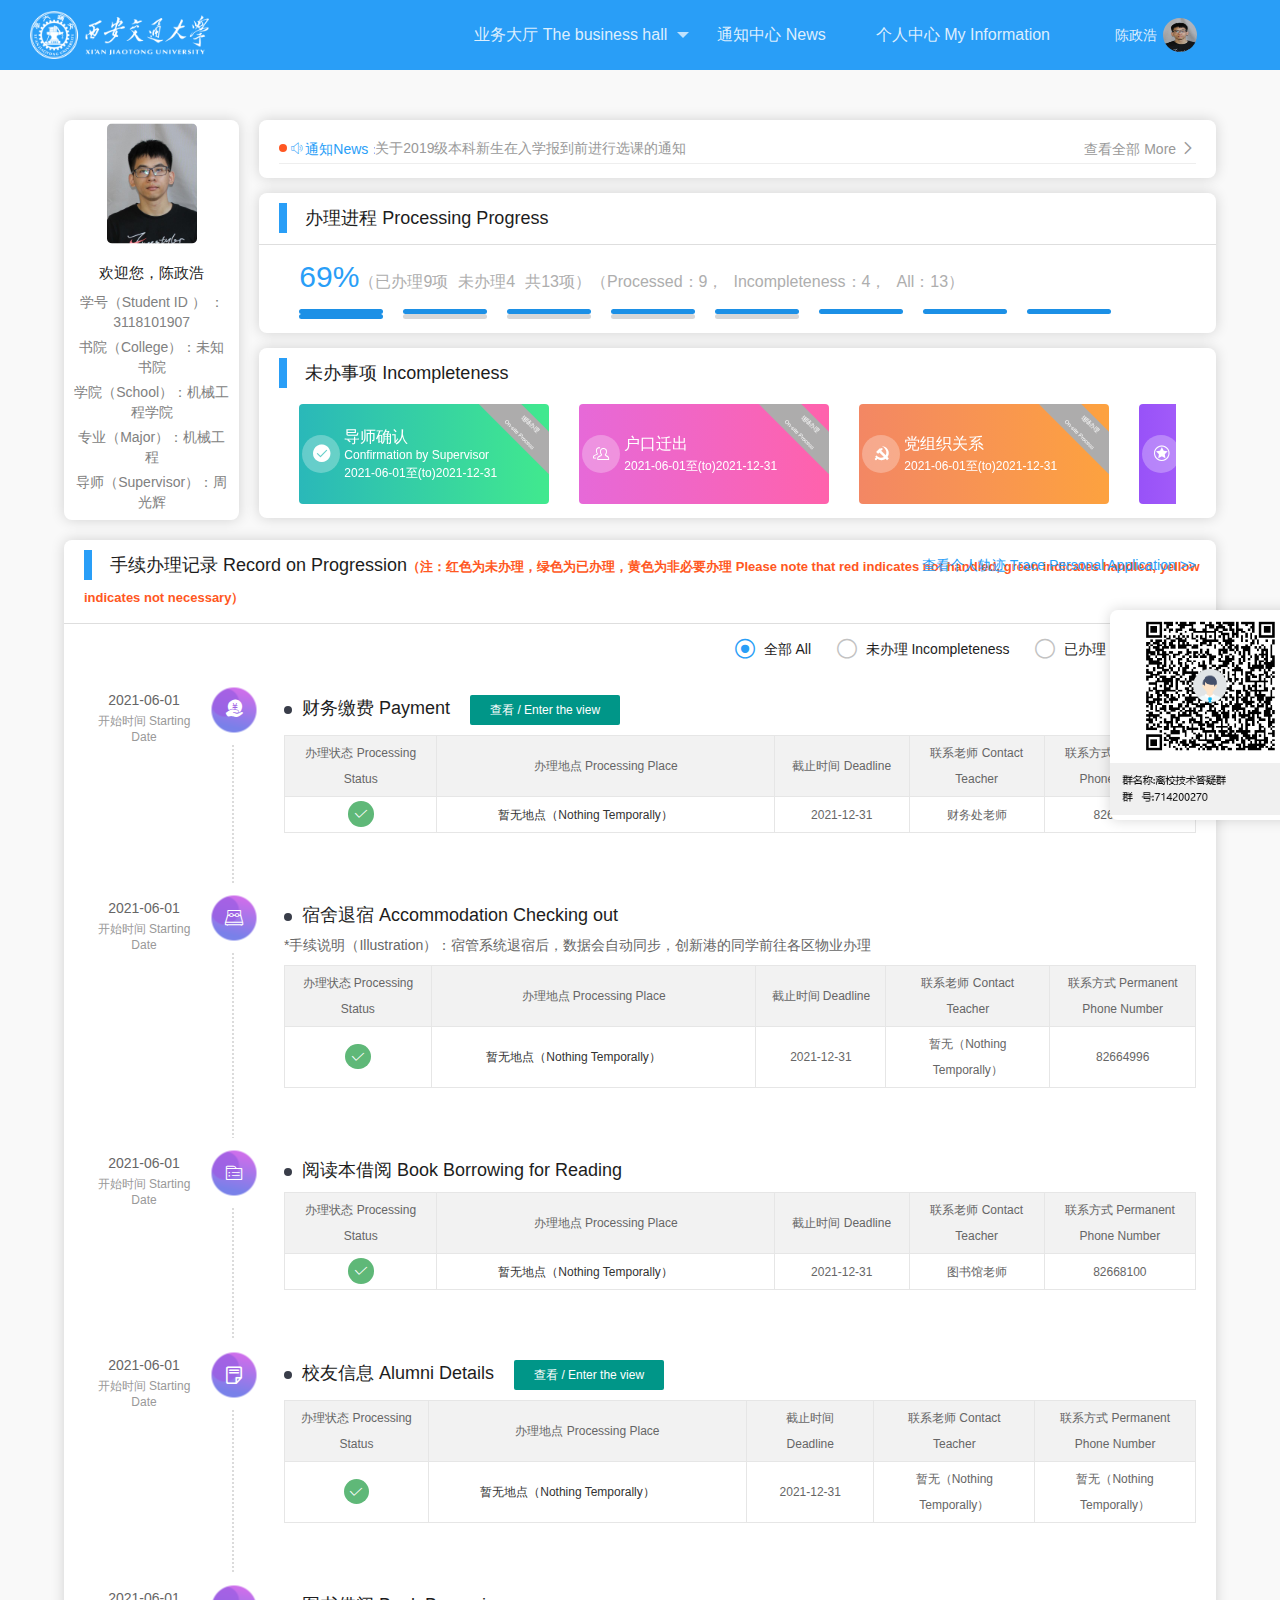
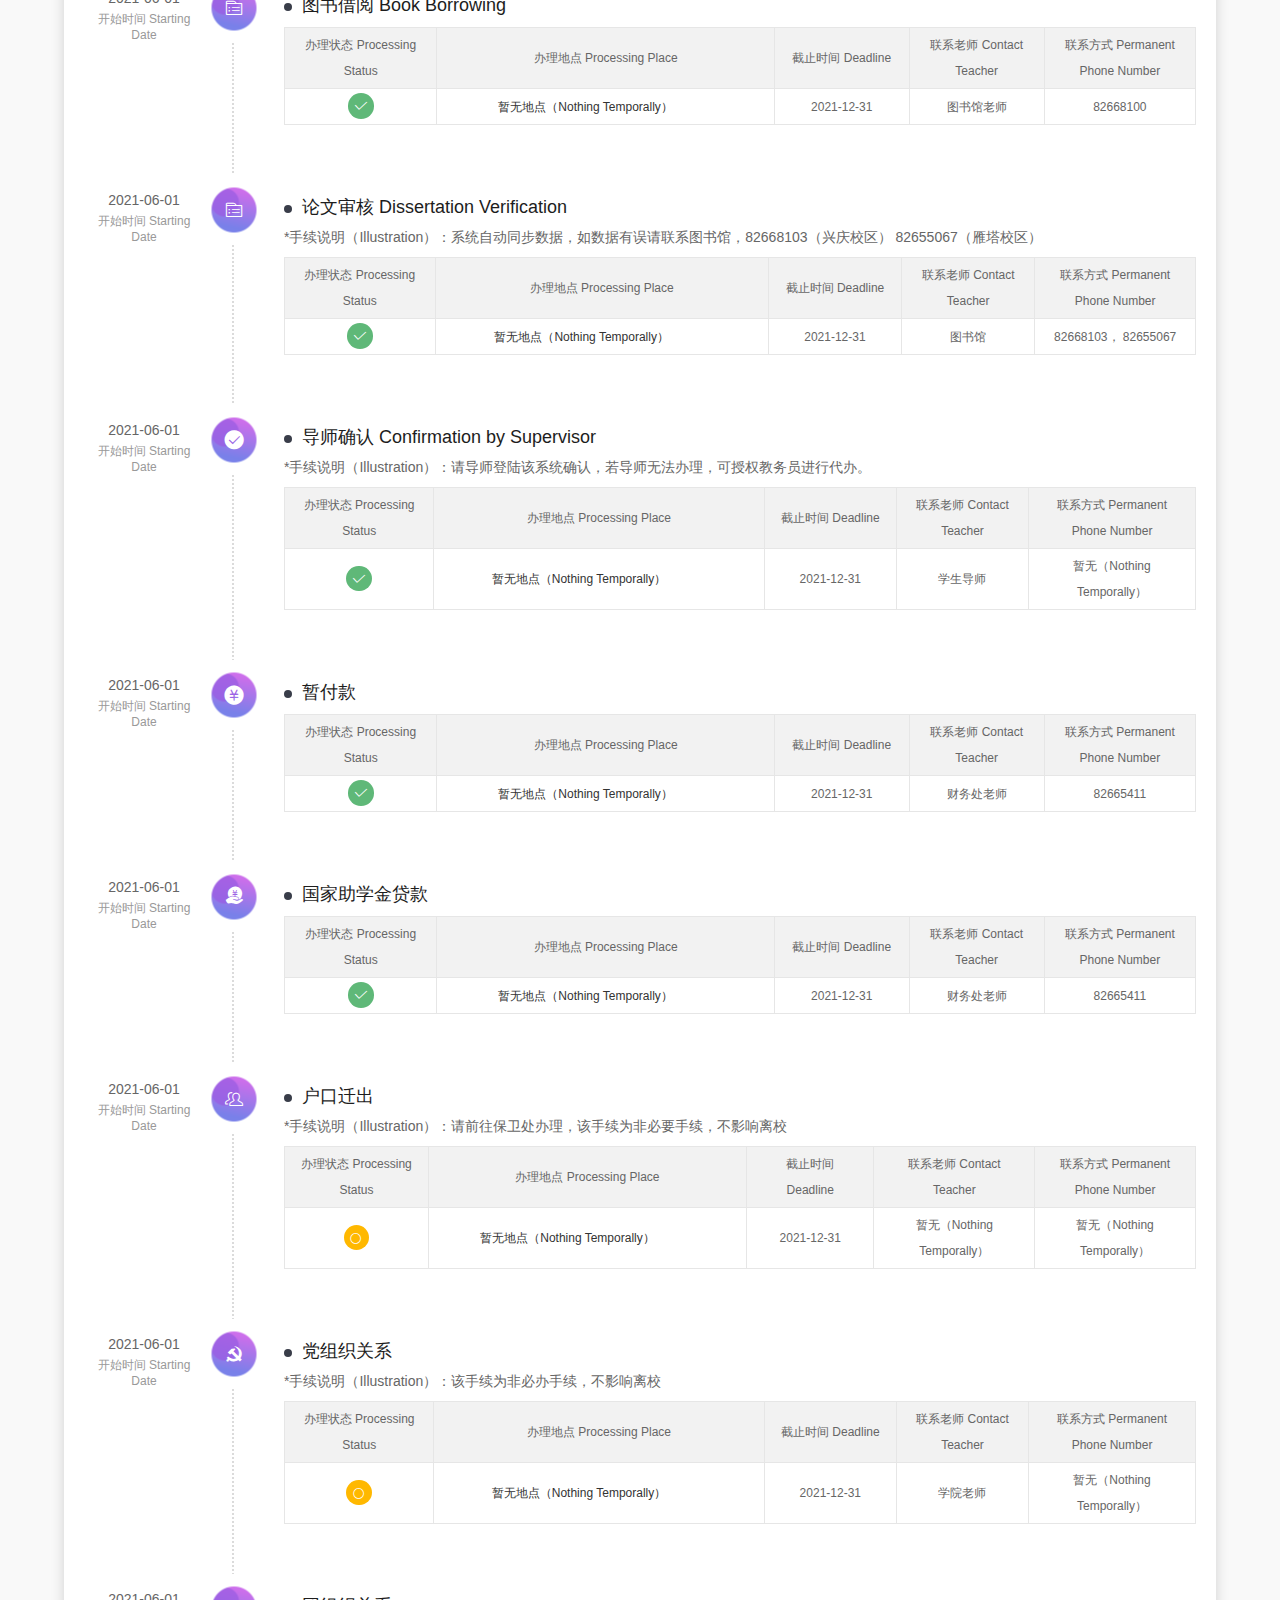
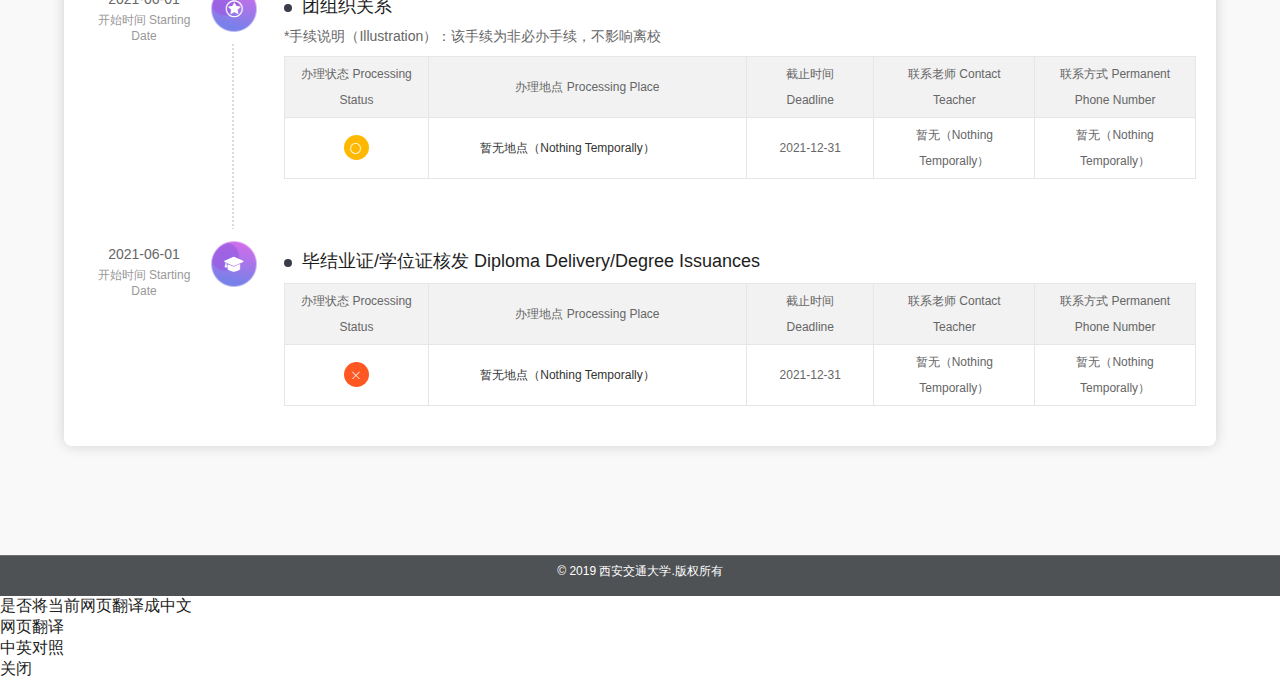
==== index.htm @ e5b59a9c "Add files via upload" ====
<!DOCTYPE html>
<!-- saved from url=(0033)http://hello.xjtu.edu.cn/yingxin/ -->
<html lang="en" xmlns="http://www.w3.org/1999/xhtml"><head><meta http-equiv="Content-Type" content="text/html; charset=UTF-8">

  <meta name="description" content="">
  <meta name="keywords" content="">
  <title>用户中心 </title>
  <link rel="shortcut icon" href="http://hello.xjtu.edu.cn/yingxin/themes/default/images/favicon.ico">
  <link rel="bookmark" href="http://hello.xjtu.edu.cn/yingxin/themes/default/images/favicon.ico">
  <link rel="stylesheet" href="./用户中心_files/layui.css">
  <link rel="stylesheet" href="./用户中心_files/jquery.fullpage.min.css">
  <link rel="stylesheet" href="./用户中心_files/swiper.min.css">
  <link rel="stylesheet" href="./用户中心_files/style.css">
  <!-- =============== Page scripts ===============-->
  <script src="./用户中心_files/jquery.js"></script>
  <script src="./用户中心_files/waves.js"></script>
  <script src="./用户中心_files/jquery.fullpage.min.js"></script>
  <script src="./用户中心_files/main.js"></script>
  <script src="./用户中心_files/common.js"></script>
  <script src="./用户中心_files/footer.js"></script>
  <script src="./用户中心_files/user-center.js"></script>
  <script src="./用户中心_files/header.js"></script>
<link id="layuicss-laydate" rel="stylesheet" href="./用户中心_files/laydate.css" media="all"><link id="layuicss-layer" rel="stylesheet" href="./用户中心_files/layer.css" media="all"><link id="layuicss-skincodecss" rel="stylesheet" href="./用户中心_files/code.css" media="all"></head>

<body>
  <div class="wrapper page bg-light-gray">
    <header class="header bg-white nav-bg-white page-header">
      <a class="logo" href="http://hello.xjtu.edu.cn/yingxin/"><img src="./用户中心_files/logo.png" alt="" id="logo_img"></a>
      <div class="nav-right">
        <!-- <div class="searchbox">
          <div class="layui-input-block input-group-icon"><i class="layui-icon layui-icon-search"></i>
          <input class="layui-input search-input" type="text" name="title" required="" lay-verify="required" placeholder="输入关键字" autocomplete="off"></div>
        </div> -->
        <ul class="layui-nav nav">
          <li class="layui-nav-item" id="index" style="display: none;"><a href="http://hello.xjtu.edu.cn/yingxin/">首页 Home Page</a></li>
			<li class="layui-nav-item" id="server" style=""><a href="javascript:;">业务大厅 The business hall<span class="layui-nav-more"></span></a>
            <dl id="headerMenuList" class="layui-nav-child box-shadow layui-anim layui-anim-upbit"><dd><a class="icon-pay" href="javascript:;" onclick="handleProcedure(3)">财务缴费 Payment</a></dd><dd><a class="icon-info" href="javascript:;" onclick="handleProcedure(101)">校友信息 Alumni Details</a></dd></dl>
          </li>
          <li class="layui-nav-item" id="noticeMenu" style=""><a href="http://hello.xjtu.edu.cn/yingxin/notice/list">通知中心 News</a></li>
          <li class="layui-nav-item" id="userCenter" style=""><a href="javascript:;" onclick="toPage(&#39;user/center&#39;)">个人中心 My Information</a></li>
          <!--<li class="layui-nav-item" id="userCenter" style="display: none;">-->
          <!--</li>-->
        <span class="layui-nav-bar"></span></ul>
        <ul class="layui-nav nav-user" id="userInfo-header"><li class="user-item user-info layui-nav-item layui-show"><a href="javascript:void(0);" onclick="memberDetail()">陈政浩<img src="./用户中心_files/70B57FA51EF84C0C792EB7940B8C20006C896CA28E84938F3301C348BC350CAE.jpg" onerror="javascript:this.src=&#39;/yingxin/themes/default/images/default.png&#39;"><span class="layui-nav-more"></span></a><a class="meaage-badge" href="javascript:;" onclick="toPage(&#39;notice/messageList&#39;)" id="messageNum"><span class="layui-nav-more"></span></a><dl class="layui-nav-child box-shadow"><dd><a class="layui-icon layui-icon-template-1" href="javascript:;" onclick="toPage(&#39;user/donation&#39;)">余额捐赠 Card Balance Donation</a></dd><dd><a class="icon-logout" href="javascript:;" onclick="logout()">退出登录 log Out</a></dd></dl></li><span class="layui-nav-bar"></span></ul>
        <div id="myInfo" style="display:none;">
	      <div class="member-modal-content">
	        <div class="layui-row item"><span class="label" id="my_name">姓名（Name）：</span></div>
	        <div class="layui-row item"><span class="label" id="my_sno">学号（Student ID）：</span></div>
	        <div class="layui-row item" id="teacher1"><span class="label" id="my_teacher1">导员（Supervisor）：</span></div>
	        <div class="layui-row item" id="teacher2"><span class="label" id="my_teacher2">导师（Instructor）：</span></div>
	        <div class="layui-row item" id="academy"><span class="label" id="my_academy">书院（College）：</span></div>
	        <div class="layui-row item"><span class="label" id="my_department">学院（School）：</span></div>
	        <div class="layui-row item"><span class="label" id="my_profession">专业（Major）：</span></div>
	        <div class="layui-row item"><span class="label" id="my_class">班级（Class）：</span></div>
	        <div class="layui-row item"><span class="label" id="my_room">宿舍（dormitory）：</span></div>
	        <div class="layui-row item"><span class="label" id="my_phoneNumber">电话（Permanent Phone Number）：</span></div>
	        <div class="layui-row item"><span class="label" id="my_email">邮箱（E-mail）：</span></div>
	        <div class="layui-row item"><span class="label" id="my_wechat">微信（WeChat）：</span></div>
	        <div class="layui-row item"><span class="label" id="my_qq">QQ：</span></div>
	        <!--<div class="layui-row item"><span class="label" id="my_origin">生源地：</span></div>-->
	      </div>
	    </div>
        <!-- <button class="layui-btn layui-btn-radius layui-btn-sm layui-btn-primary" onclick="changeLanguage()" id="changeLanguage">中文/EN </button> -->
      </div>
    </header>
    <div class="page-wrapper page-usercenter process-content-line3">
      <div class="qq-code-box" id="qq-code" style=""><img src="./用户中心_files/lixiao.png"></div>
      <div class="user-content layui-row layui-col-space20">
        <div class="userinfo layui-col-md2">
          <div class="userbox-in box-shadow">
          	<div class="userbox-in-content" id="userInfo"><img src="./用户中心_files/70B57FA51EF84C0C792EB7940B8C20006C896CA28E84938F3301C348BC350CAE.jpg" onerror="javascript:this.src=&#39;/yingxin/themes/default/images/default.png&#39;"><h4 class="text-ellipsis">欢迎您，陈政浩</h4><p>学号（Student ID ） ：3118101907</p><p>书院（College）：未知书院</p><p>学院（School）：机械工程学院</p><p>专业（Major）：机械工程</p><p>导师（Supervisor）：周光辉</p></div>
          </div>
        </div>
        <div class="process-content layui-col-md10">
          <div class="userbox-in box-shadow userbox-notice" id="userbox-notice">
            <div class="meaasge">
              <a class="meaasge-container">
                <div id="hotNoticePanel" class="notice-panel">
                  <div class="sixin notice-left"><i class="layui-badge-dot"></i><i class="layui-icon layui-icon-speaker"></i><span>通知News：</span></div>
                  <div class="notice-mid">
                    <div class="layui-carousel" id="message" lay-anim="updown" lay-indicator="none" style="width: 100%; height: 30px;" lay-arrow="none">
                      <div carousel-item="" id="hotNoticeList"><div class="sx-item" onclick="goNewsDetail(&#39;83&#39;,&#39;hot&#39;)">实验室安全考试须知</div><div class="sx-item" onclick="goNewsDetail(&#39;103&#39;,&#39;hot&#39;)">关于校园卡充值方式的通知</div><div class="sx-item" onclick="goNewsDetail(&#39;126&#39;,&#39;hot&#39;)">2019级秋季研究生新生网申公寓指南</div><div class="sx-item layui-this" onclick="goNewsDetail(&#39;101&#39;,&#39;hot&#39;)">关于2019级本科新生在入学报到前进行选课的通知</div><div class="sx-item" onclick="goNewsDetail(&#39;125&#39;,&#39;hot&#39;)">2019级秋季本科生新生网申公寓指南</div><div class="sx-item" onclick="goNewsDetail(&#39;124&#39;,&#39;hot&#39;)">兴庆校区及雁塔校区学生公寓服务与管理办法</div></div>
                    <div class="layui-carousel-ind" style="margin-top: -54px;"><ul><li class=""></li><li class=""></li><li class=""></li><li class="layui-this"></li><li class=""></li><li class=""></li></ul></div><button class="layui-icon layui-carousel-arrow" lay-type="sub"></button><button class="layui-icon layui-carousel-arrow" lay-type="add"></button></div>
                  </div>
                  <div class="more notice-right" onclick="goNoticeList()" style="cursor: pointer"><span>查看全部 More </span><i class="layui-icon layui-icon-right"></i></div>
                </div>
              </a>
            </div>
          </div>
          <div class="userbox-in box-shadow userbox-in-bar">
            <div class="payment-statistics panel">
              <div class="panel-head"><span class="panel-mark"></span>
                <h3 class="panel-title">办理进程 Processing Progress</h3>
              </div>
              <div class="panel-body">
                <p id="progressHandleProcedure" class="progress-data"><em>69%</em><span>（已办理9项</span><span>未办理4</span><span>共13项）（Processed：9，</span><span>Incompleteness：4，</span><span>All：13）</span></p>
                <div class="progress-bar" id="progress-bar">
                  <span style="background-color: rgb(28, 144, 230); width: 84px;"></span>
                  <span style="background-color: rgb(28, 144, 230); width: 84px;"></span>
                  <span style="background-color: rgb(28, 144, 230); width: 84px;"></span>
                  <span style="background-color: rgb(28, 144, 230); width: 84px;"></span>
                  <span style="background-color: rgb(28, 144, 230); width: 84px;"></span>
                  <span style="background-color: rgb(28, 144, 230); width: 84px;"></span>
                  <span style="background-color: rgb(28, 144, 230); width: 84px;"></span>
                  <span style="background-color: rgb(28, 144, 230); width: 84px;"></span>
                  <span style="background-color: rgb(28, 144, 230); width: 84px;"></span>
                  <span style="width: 84px;"></span>
                  <span style="width: 84px;"></span>
                  <span style="width: 84px;"></span>
                  <span style="width: 84px;"></span>
                </div>
              </div>
            </div>
          </div>
          <div class="userbox-in box-shadow process-unfinished">
            <div class="payment-statistics panel">
              <div class="panel-head"><span class="panel-mark"></span>
                <h3 class="panel-title">未办事项 Incompleteness</h3>
              </div>
              <div class="panel-body" id="cardInfo">
                <div class="swiper-container swiper-container-initialized swiper-container-horizontal swiper-container-free-mode">
                  <div id="swiperWrapper" class="swiper-wrapper process-crad-content" style="transform: translate3d(0px, 0px, 0px);"><div class="swiper-slide bg-green-linear process-crad swiper-slide-active" style="margin-right: 30px;"><div class="crad-content"><span class="iconbox"><i class="icon-success"></i></span><div class="card-right"><div class="item-right-inner"><h4>导师确认</h4><h6 style="white-space:nowrap;text-overflow: ellipsis; overflow: hidden;">Confirmation by Supervisor</h6><p>2021-06-01至(to)2021-12-31</p></div><span class="disabled-tip"><span class="tip-zh">现场办理</span><span class="tip-en">On-site Process</span></span></div></div></div><div class="swiper-slide bg-red-linear process-crad swiper-slide-next" style="margin-right: 30px;"><div class="crad-content"><span class="iconbox"><i class="icon-address"></i></span><div class="card-right"><div class="item-right-inner"><h4>户口迁出</h4><h6 style="white-space:nowrap;text-overflow: ellipsis; overflow: hidden;"> </h6><p>2021-06-01至(to)2021-12-31</p></div><span class="disabled-tip"><span class="tip-zh">现场办理</span><span class="tip-en">On-site Process</span></span></div></div></div><div class="swiper-slide bg-orange-linear process-crad" style="margin-right: 30px;"><div class="crad-content"><span class="iconbox"><i class="icon-emblem"></i></span><div class="card-right"><div class="item-right-inner"><h4>党组织关系</h4><h6 style="white-space:nowrap;text-overflow: ellipsis; overflow: hidden;"> </h6><p>2021-06-01至(to)2021-12-31</p></div><span class="disabled-tip"><span class="tip-zh">现场办理</span><span class="tip-en">On-site Process</span></span></div></div></div><div class="swiper-slide bg-purple-linear process-crad" style="margin-right: 30px;"><div class="crad-content"><span class="iconbox"><i class="icon-member"></i></span><div class="card-right"><div class="item-right-inner"><h4>团组织关系</h4><h6 style="white-space:nowrap;text-overflow: ellipsis; overflow: hidden;"> </h6><p>2021-06-01至(to)2021-12-31</p></div><span class="disabled-tip"><span class="tip-zh">现场办理</span><span class="tip-en">On-site Process</span></span></div></div></div><div class="swiper-slide bg-green-linear process-crad" style="margin-right: 30px;"><div class="crad-content"><span class="iconbox"><i class="icon-graduation"></i></span><div class="card-right"><div class="item-right-inner"><h4>毕结业证/学位证核发</h4><h6 style="white-space:nowrap;text-overflow: ellipsis; overflow: hidden;">Diploma Delivery/Degree Issuances</h6><p>2021-06-01至(to)2021-12-31</p></div><span class="disabled-tip"><span class="tip-zh">现场办理</span><span class="tip-en">On-site Process</span></span></div></div></div></div>
                <span class="swiper-notification" aria-live="assertive" aria-atomic="true"></span></div>
              </div>
            </div>
          </div>
        </div>
      </div>
      <div class="user-content process-record user-content-timeline">
        <div class="userbox-in box-shadow">
          <div class="panel">
            <div class="panel-head relatuve"><span class="panel-mark"></span>
              <h3 class="panel-title">手续办理记录 Record on Progression</h3><font style="color: #FF5722; font-size: 13px"><b>（注：红色为未办理，绿色为已办理，黄色为非必要办理 Please note that red indicates not handled, green indicates handled, yellow indicates not necessary）</b></font>
              <a class="link-guiji" href="http://hello.xjtu.edu.cn/yingxin/user/track">查看个人轨迹 Trace Personal Application &gt;&gt;</a>
            </div>
            <div id="recordContent" class="panel-body">
              <div class="radio-groups">
                <form class="layui-form float-right radio-groups" action="http://hello.xjtu.edu.cn/yingxin/">
                  <div class="layui-form-item">
                    <div class="layui-input-block">
                      <input type="radio" name="sex" lay-filter="handleCount" value="0" title="全部 All" checked=""><div class="layui-unselect layui-form-radio layui-form-radioed"><i class="layui-anim layui-icon"></i><div>全部 All</div></div>
                      <input type="radio" name="sex" lay-filter="handleCount" value="1" title="未办理 Incompleteness"><div class="layui-unselect layui-form-radio"><i class="layui-anim layui-icon"></i><div>未办理 Incompleteness</div></div>
                      <input type="radio" name="sex" lay-filter="handleCount" value="2" title="已办理 Processed"><div class="layui-unselect layui-form-radio"><i class="layui-anim layui-icon"></i><div>已办理 Processed</div></div>
                    </div>
                  </div>
                </form>
              </div>
              <div class="tables-content">
                <ul class="time-line-hide time-line" id="ul-content-in">
                <li class="finised"><div class="time"><p>2021-06-01</p><p class="name">开始时间 Starting Date</p></div><i class="item-icon iconbg-c-purple icon-pay x64"></i><div class="info"><div class="name"><span class="layui-badge-dot layui-bg-black"></span><span class="text">财务缴费 Payment</span><a class="layui-btn layui-btn-sm" onclick="handleProcedure(&#39;3&#39;)">查看 / Enter the view</a></div><table class="layui-table"><colgroup><col width="50"><col width="200"><col width="80"><col width="80"><col width="80"></colgroup><thead><tr><th>办理状态 Processing Status</th><th>办理地点 Processing Place</th><th>截止时间 Deadline</th><th>联系老师 Contact Teacher</th><th>联系方式 Permanent Phone Number</th></tr></thead><tbody><tr><td><i class="layui-icon icon-state-style layui-icon-ok"></i></td><td><a style="position:relative;display:block;padding-right:40px;">暂无地点（Nothing Temporally）</a></td><td>2021-12-31</td><td>财务处老师</td><td>82665411</td></tr></tbody></table></div></li><li class="finised"><div class="time"><p>2021-06-01</p><p class="name">开始时间 Starting Date</p></div><i class="item-icon iconbg-c-purple icon-dormroom x64"></i><div class="info"><div class="name"><span class="layui-badge-dot layui-bg-black"></span><span class="text">宿舍退宿 Accommodation Checking out</span></div><div class="tips"><span>*手续说明（Illustration）：</span><span>宿管系统退宿后，数据会自动同步，创新港的同学前往各区物业办理</span></div><table class="layui-table"><colgroup><col width="50"><col width="200"><col width="80"><col width="80"><col width="80"></colgroup><thead><tr><th>办理状态 Processing Status</th><th>办理地点 Processing Place</th><th>截止时间 Deadline</th><th>联系老师 Contact Teacher</th><th>联系方式 Permanent Phone Number</th></tr></thead><tbody><tr><td><i class="layui-icon icon-state-style layui-icon-ok"></i></td><td><a style="position:relative;display:block;padding-right:40px;">暂无地点（Nothing Temporally）</a></td><td>2021-12-31</td><td>暂无（Nothing Temporally）</td><td>82664996</td></tr></tbody></table></div></li><li class="finised"><div class="time"><p>2021-06-01</p><p class="name">开始时间 Starting Date</p></div><i class="item-icon iconbg-c-purple icon-item x64"></i><div class="info"><div class="name"><span class="layui-badge-dot layui-bg-black"></span><span class="text">阅读本借阅 Book Borrowing for Reading</span></div><table class="layui-table"><colgroup><col width="50"><col width="200"><col width="80"><col width="80"><col width="80"></colgroup><thead><tr><th>办理状态 Processing Status</th><th>办理地点 Processing Place</th><th>截止时间 Deadline</th><th>联系老师 Contact Teacher</th><th>联系方式 Permanent Phone Number</th></tr></thead><tbody><tr><td><i class="layui-icon icon-state-style layui-icon-ok"></i></td><td><a style="position:relative;display:block;padding-right:40px;">暂无地点（Nothing Temporally）</a></td><td>2021-12-31</td><td>图书馆老师</td><td>82668100</td></tr></tbody></table></div></li><li class="finised"><div class="time"><p>2021-06-01</p><p class="name">开始时间 Starting Date</p></div><i class="item-icon iconbg-c-purple icon-info x64"></i><div class="info"><div class="name"><span class="layui-badge-dot layui-bg-black"></span><span class="text">校友信息 Alumni Details</span><a class="layui-btn layui-btn-sm" onclick="handleProcedure(&#39;101&#39;)">查看 / Enter the view</a></div><table class="layui-table"><colgroup><col width="50"><col width="200"><col width="80"><col width="80"><col width="80"></colgroup><thead><tr><th>办理状态 Processing Status</th><th>办理地点 Processing Place</th><th>截止时间 Deadline</th><th>联系老师 Contact Teacher</th><th>联系方式 Permanent Phone Number</th></tr></thead><tbody><tr><td><i class="layui-icon icon-state-style layui-icon-ok"></i></td><td><a style="position:relative;display:block;padding-right:40px;">暂无地点（Nothing Temporally）</a></td><td>2021-12-31</td><td>暂无（Nothing Temporally）</td><td>暂无（Nothing Temporally）</td></tr></tbody></table></div></li><li class="finised"><div class="time"><p>2021-06-01</p><p class="name">开始时间 Starting Date</p></div><i class="item-icon iconbg-c-purple icon-item x64"></i><div class="info"><div class="name"><span class="layui-badge-dot layui-bg-black"></span><span class="text">图书借阅 Book Borrowing</span></div><table class="layui-table"><colgroup><col width="50"><col width="200"><col width="80"><col width="80"><col width="80"></colgroup><thead><tr><th>办理状态 Processing Status</th><th>办理地点 Processing Place</th><th>截止时间 Deadline</th><th>联系老师 Contact Teacher</th><th>联系方式 Permanent Phone Number</th></tr></thead><tbody><tr><td><i class="layui-icon icon-state-style layui-icon-ok"></i></td><td><a style="position:relative;display:block;padding-right:40px;">暂无地点（Nothing Temporally）</a></td><td>2021-12-31</td><td>图书馆老师</td><td>82668100</td></tr></tbody></table></div></li><li class="finised"><div class="time"><p>2021-06-01</p><p class="name">开始时间 Starting Date</p></div><i class="item-icon iconbg-c-purple icon-item x64"></i><div class="info"><div class="name"><span class="layui-badge-dot layui-bg-black"></span><span class="text">论文审核 Dissertation Verification</span></div><div class="tips"><span>*手续说明（Illustration）：</span><span>系统自动同步数据，如数据有误请联系图书馆，82668103（兴庆校区） 82655067（雁塔校区）</span></div><table class="layui-table"><colgroup><col width="50"><col width="200"><col width="80"><col width="80"><col width="80"></colgroup><thead><tr><th>办理状态 Processing Status</th><th>办理地点 Processing Place</th><th>截止时间 Deadline</th><th>联系老师 Contact Teacher</th><th>联系方式 Permanent Phone Number</th></tr></thead><tbody><tr><td><i class="layui-icon icon-state-style layui-icon-ok"></i></td><td><a style="position:relative;display:block;padding-right:40px;">暂无地点（Nothing Temporally）</a></td><td>2021-12-31</td><td>图书馆</td><td>82668103， 82655067</td></tr></tbody></table></div></li><li class="finised"><div class="time"><p>2021-06-01</p><p class="name">开始时间 Starting Date</p></div><i class="item-icon iconbg-c-purple icon-success x64"></i><div class="info"><div class="name"><span class="layui-badge-dot layui-bg-black"></span><span class="text">导师确认 Confirmation by Supervisor</span></div><div class="tips"><span>*手续说明（Illustration）：</span><span>请导师登陆该系统确认，若导师无法办理，可授权教务员进行代办。</span></div><table class="layui-table"><colgroup><col width="50"><col width="200"><col width="80"><col width="80"><col width="80"></colgroup><thead><tr><th>办理状态 Processing Status</th><th>办理地点 Processing Place</th><th>截止时间 Deadline</th><th>联系老师 Contact Teacher</th><th>联系方式 Permanent Phone Number</th></tr></thead><tbody><tr><td><i class="layui-icon icon-state-style layui-icon-close"></i></td><td><a style="position:relative;display:block;padding-right:40px;">暂无地点（Nothing Temporally）</a></td><td>2021-12-31</td><td>学生导师</td><td>暂无（Nothing Temporally）</td></tr></tbody></table></div></li><li class="finised"><div class="time"><p>2021-06-01</p><p class="name">开始时间 Starting Date</p></div><i class="item-icon iconbg-c-purple icon-synjonespay x64"></i><div class="info"><div class="name"><span class="layui-badge-dot layui-bg-black"></span><span class="text">暂付款  </span></div><table class="layui-table"><colgroup><col width="50"><col width="200"><col width="80"><col width="80"><col width="80"></colgroup><thead><tr><th>办理状态 Processing Status</th><th>办理地点 Processing Place</th><th>截止时间 Deadline</th><th>联系老师 Contact Teacher</th><th>联系方式 Permanent Phone Number</th></tr></thead><tbody><tr><td><i class="layui-icon icon-state-style layui-icon-ok"></i></td><td><a style="position:relative;display:block;padding-right:40px;">暂无地点（Nothing Temporally）</a></td><td>2021-12-31</td><td>财务处老师</td><td>82665411</td></tr></tbody></table></div></li><li class="finised"><div class="time"><p>2021-06-01</p><p class="name">开始时间 Starting Date</p></div><i class="item-icon iconbg-c-purple icon-pay x64"></i><div class="info"><div class="name"><span class="layui-badge-dot layui-bg-black"></span><span class="text">国家助学金贷款  </span></div><table class="layui-table"><colgroup><col width="50"><col width="200"><col width="80"><col width="80"><col width="80"></colgroup><thead><tr><th>办理状态 Processing Status</th><th>办理地点 Processing Place</th><th>截止时间 Deadline</th><th>联系老师 Contact Teacher</th><th>联系方式 Permanent Phone Number</th></tr></thead><tbody><tr><td><i class="layui-icon icon-state-style layui-icon-ok"></i></td><td><a style="position:relative;display:block;padding-right:40px;">暂无地点（Nothing Temporally）</a></td><td>2021-12-31</td><td>财务处老师</td><td>82665411</td></tr></tbody></table></div></li><li class="finised"><div class="time"><p>2021-06-01</p><p class="name">开始时间 Starting Date</p></div><i class="item-icon iconbg-c-purple icon-address x64"></i><div class="info"><div class="name"><span class="layui-badge-dot layui-bg-black"></span><span class="text">户口迁出  </span></div><div class="tips"><span>*手续说明（Illustration）：</span><span>请前往保卫处办理，该手续为非必要手续，不影响离校</span></div><table class="layui-table"><colgroup><col width="50"><col width="200"><col width="80"><col width="80"><col width="80"></colgroup><thead><tr><th>办理状态 Processing Status</th><th>办理地点 Processing Place</th><th>截止时间 Deadline</th><th>联系老师 Contact Teacher</th><th>联系方式 Permanent Phone Number</th></tr></thead><tbody><tr><td><i class="layui-icon icon-state-style layui-icon-circle"></i></td><td><a style="position:relative;display:block;padding-right:40px;">暂无地点（Nothing Temporally）</a></td><td>2021-12-31</td><td>暂无（Nothing Temporally）</td><td>暂无（Nothing Temporally）</td></tr></tbody></table></div></li><li class="finised"><div class="time"><p>2021-06-01</p><p class="name">开始时间 Starting Date</p></div><i class="item-icon iconbg-c-purple icon-emblem x64"></i><div class="info"><div class="name"><span class="layui-badge-dot layui-bg-black"></span><span class="text">党组织关系  </span></div><div class="tips"><span>*手续说明（Illustration）：</span><span>该手续为非必办手续，不影响离校</span></div><table class="layui-table"><colgroup><col width="50"><col width="200"><col width="80"><col width="80"><col width="80"></colgroup><thead><tr><th>办理状态 Processing Status</th><th>办理地点 Processing Place</th><th>截止时间 Deadline</th><th>联系老师 Contact Teacher</th><th>联系方式 Permanent Phone Number</th></tr></thead><tbody><tr><td><i class="layui-icon icon-state-style layui-icon-circle"></i></td><td><a style="position:relative;display:block;padding-right:40px;">暂无地点（Nothing Temporally）</a></td><td>2021-12-31</td><td>学院老师</td><td>暂无（Nothing Temporally）</td></tr></tbody></table></div></li><li class="finised"><div class="time"><p>2021-06-01</p><p class="name">开始时间 Starting Date</p></div><i class="item-icon iconbg-c-purple icon-member x64"></i><div class="info"><div class="name"><span class="layui-badge-dot layui-bg-black"></span><span class="text">团组织关系  </span></div><div class="tips"><span>*手续说明（Illustration）：</span><span>该手续为非必办手续，不影响离校</span></div><table class="layui-table"><colgroup><col width="50"><col width="200"><col width="80"><col width="80"><col width="80"></colgroup><thead><tr><th>办理状态 Processing Status</th><th>办理地点 Processing Place</th><th>截止时间 Deadline</th><th>联系老师 Contact Teacher</th><th>联系方式 Permanent Phone Number</th></tr></thead><tbody><tr><td><i class="layui-icon icon-state-style layui-icon-circle"></i></td><td><a style="position:relative;display:block;padding-right:40px;">暂无地点（Nothing Temporally）</a></td><td>2021-12-31</td><td>暂无（Nothing Temporally）</td><td>暂无（Nothing Temporally）</td></tr></tbody></table></div></li><li class="finised"><div class="time"><p>2021-06-01</p><p class="name">开始时间 Starting Date</p></div><i class="item-icon iconbg-c-purple icon-graduation x64"></i><div class="info"><div class="name"><span class="layui-badge-dot layui-bg-black"></span><span class="text">毕结业证/学位证核发 Diploma Delivery/Degree Issuances</span></div><table class="layui-table"><colgroup><col width="50"><col width="200"><col width="80"><col width="80"><col width="80"></colgroup><thead><tr><th>办理状态 Processing Status</th><th>办理地点 Processing Place</th><th>截止时间 Deadline</th><th>联系老师 Contact Teacher</th><th>联系方式 Permanent Phone Number</th></tr></thead><tbody><tr><td><i class="layui-icon icon-state-style layui-icon-close"></i></td><td><a style="position:relative;display:block;padding-right:40px;">暂无地点（Nothing Temporally）</a></td><td>2021-12-31</td><td>暂无（Nothing Temporally）</td><td>暂无（Nothing Temporally）</td></tr></tbody></table></div></li></ul>
                <ul class="time-line" id="ul-content-out"><li class="finised"><div class="time"><p>2021-06-01</p><p class="name">开始时间 Starting Date</p></div><i class="item-icon iconbg-c-purple icon-pay x64"></i><div class="info"><div class="name"><span class="layui-badge-dot layui-bg-black"></span><span class="text">财务缴费 Payment</span><a class="layui-btn layui-btn-sm" onclick="handleProcedure(&#39;3&#39;)">查看 / Enter the view</a></div><table class="layui-table"><colgroup><col width="50"><col width="200"><col width="80"><col width="80"><col width="80"></colgroup><thead><tr><th>办理状态 Processing Status</th><th>办理地点 Processing Place</th><th>截止时间 Deadline</th><th>联系老师 Contact Teacher</th><th>联系方式 Permanent Phone Number</th></tr></thead><tbody><tr><td><i class="layui-icon icon-state-style layui-icon-ok"></i></td><td><a style="position:relative;display:block;padding-right:40px;">暂无地点（Nothing Temporally）</a></td><td>2021-12-31</td><td>财务处老师</td><td>82665411</td></tr></tbody></table></div></li><li class="finised"><div class="time"><p>2021-06-01</p><p class="name">开始时间 Starting Date</p></div><i class="item-icon iconbg-c-purple icon-dormroom x64"></i><div class="info"><div class="name"><span class="layui-badge-dot layui-bg-black"></span><span class="text">宿舍退宿 Accommodation Checking out</span></div><div class="tips"><span>*手续说明（Illustration）：</span><span>宿管系统退宿后，数据会自动同步，创新港的同学前往各区物业办理</span></div><table class="layui-table"><colgroup><col width="50"><col width="200"><col width="80"><col width="80"><col width="80"></colgroup><thead><tr><th>办理状态 Processing Status</th><th>办理地点 Processing Place</th><th>截止时间 Deadline</th><th>联系老师 Contact Teacher</th><th>联系方式 Permanent Phone Number</th></tr></thead><tbody><tr><td><i class="layui-icon icon-state-style layui-icon-ok"></i></td><td><a style="position:relative;display:block;padding-right:40px;">暂无地点（Nothing Temporally）</a></td><td>2021-12-31</td><td>暂无（Nothing Temporally）</td><td>82664996</td></tr></tbody></table></div></li><li class="finised"><div class="time"><p>2021-06-01</p><p class="name">开始时间 Starting Date</p></div><i class="item-icon iconbg-c-purple icon-item x64"></i><div class="info"><div class="name"><span class="layui-badge-dot layui-bg-black"></span><span class="text">阅读本借阅 Book Borrowing for Reading</span></div><table class="layui-table"><colgroup><col width="50"><col width="200"><col width="80"><col width="80"><col width="80"></colgroup><thead><tr><th>办理状态 Processing Status</th><th>办理地点 Processing Place</th><th>截止时间 Deadline</th><th>联系老师 Contact Teacher</th><th>联系方式 Permanent Phone Number</th></tr></thead><tbody><tr><td><i class="layui-icon icon-state-style layui-icon-ok"></i></td><td><a style="position:relative;display:block;padding-right:40px;">暂无地点（Nothing Temporally）</a></td><td>2021-12-31</td><td>图书馆老师</td><td>82668100</td></tr></tbody></table></div></li><li class="finised"><div class="time"><p>2021-06-01</p><p class="name">开始时间 Starting Date</p></div><i class="item-icon iconbg-c-purple icon-info x64"></i><div class="info"><div class="name"><span class="layui-badge-dot layui-bg-black"></span><span class="text">校友信息 Alumni Details</span><a class="layui-btn layui-btn-sm" onclick="handleProcedure(&#39;101&#39;)">查看 / Enter the view</a></div><table class="layui-table"><colgroup><col width="50"><col width="200"><col width="80"><col width="80"><col width="80"></colgroup><thead><tr><th>办理状态 Processing Status</th><th>办理地点 Processing Place</th><th>截止时间 Deadline</th><th>联系老师 Contact Teacher</th><th>联系方式 Permanent Phone Number</th></tr></thead><tbody><tr><td><i class="layui-icon icon-state-style layui-icon-ok"></i></td><td><a style="position:relative;display:block;padding-right:40px;">暂无地点（Nothing Temporally）</a></td><td>2021-12-31</td><td>暂无（Nothing Temporally）</td><td>暂无（Nothing Temporally）</td></tr></tbody></table></div></li><li class="finised"><div class="time"><p>2021-06-01</p><p class="name">开始时间 Starting Date</p></div><i class="item-icon iconbg-c-purple icon-item x64"></i><div class="info"><div class="name"><span class="layui-badge-dot layui-bg-black"></span><span class="text">图书借阅 Book Borrowing</span></div><table class="layui-table"><colgroup><col width="50"><col width="200"><col width="80"><col width="80"><col width="80"></colgroup><thead><tr><th>办理状态 Processing Status</th><th>办理地点 Processing Place</th><th>截止时间 Deadline</th><th>联系老师 Contact Teacher</th><th>联系方式 Permanent Phone Number</th></tr></thead><tbody><tr><td><i class="layui-icon icon-state-style layui-icon-ok"></i></td><td><a style="position:relative;display:block;padding-right:40px;">暂无地点（Nothing Temporally）</a></td><td>2021-12-31</td><td>图书馆老师</td><td>82668100</td></tr></tbody></table></div></li><li class="finised"><div class="time"><p>2021-06-01</p><p class="name">开始时间 Starting Date</p></div><i class="item-icon iconbg-c-purple icon-item x64"></i><div class="info"><div class="name"><span class="layui-badge-dot layui-bg-black"></span><span class="text">论文审核 Dissertation Verification</span></div><div class="tips"><span>*手续说明（Illustration）：</span><span>系统自动同步数据，如数据有误请联系图书馆，82668103（兴庆校区） 82655067（雁塔校区）</span></div><table class="layui-table"><colgroup><col width="50"><col width="200"><col width="80"><col width="80"><col width="80"></colgroup><thead><tr><th>办理状态 Processing Status</th><th>办理地点 Processing Place</th><th>截止时间 Deadline</th><th>联系老师 Contact Teacher</th><th>联系方式 Permanent Phone Number</th></tr></thead><tbody><tr><td><i class="layui-icon icon-state-style layui-icon-ok"></i></td><td><a style="position:relative;display:block;padding-right:40px;">暂无地点（Nothing Temporally）</a></td><td>2021-12-31</td><td>图书馆</td><td>82668103， 82655067</td></tr></tbody></table></div></li><li class="finised"><div class="time"><p>2021-06-01</p><p class="name">开始时间 Starting Date</p></div><i class="item-icon iconbg-c-purple icon-success x64"></i><div class="info"><div class="name"><span class="layui-badge-dot layui-bg-black"></span><span class="text">导师确认 Confirmation by Supervisor</span></div><div class="tips"><span>*手续说明（Illustration）：</span><span>请导师登陆该系统确认，若导师无法办理，可授权教务员进行代办。</span></div><table class="layui-table"><colgroup><col width="50"><col width="200"><col width="80"><col width="80"><col width="80"></colgroup><thead><tr><th>办理状态 Processing Status</th><th>办理地点 Processing Place</th><th>截止时间 Deadline</th><th>联系老师 Contact Teacher</th><th>联系方式 Permanent Phone Number</th></tr></thead><tbody><tr><td><i class="layui-icon icon-state-style layui-icon-ok"></i></td><td><a style="position:relative;display:block;padding-right:40px;">暂无地点（Nothing Temporally）</a></td><td>2021-12-31</td><td>学生导师</td><td>暂无（Nothing Temporally）</td></tr></tbody></table></div></li><li class="finised"><div class="time"><p>2021-06-01</p><p class="name">开始时间 Starting Date</p></div><i class="item-icon iconbg-c-purple icon-synjonespay x64"></i><div class="info"><div class="name"><span class="layui-badge-dot layui-bg-black"></span><span class="text">暂付款  </span></div><table class="layui-table"><colgroup><col width="50"><col width="200"><col width="80"><col width="80"><col width="80"></colgroup><thead><tr><th>办理状态 Processing Status</th><th>办理地点 Processing Place</th><th>截止时间 Deadline</th><th>联系老师 Contact Teacher</th><th>联系方式 Permanent Phone Number</th></tr></thead><tbody><tr><td><i class="layui-icon icon-state-style layui-icon-ok"></i></td><td><a style="position:relative;display:block;padding-right:40px;">暂无地点（Nothing Temporally）</a></td><td>2021-12-31</td><td>财务处老师</td><td>82665411</td></tr></tbody></table></div></li><li class="finised"><div class="time"><p>2021-06-01</p><p class="name">开始时间 Starting Date</p></div><i class="item-icon iconbg-c-purple icon-pay x64"></i><div class="info"><div class="name"><span class="layui-badge-dot layui-bg-black"></span><span class="text">国家助学金贷款  </span></div><table class="layui-table"><colgroup><col width="50"><col width="200"><col width="80"><col width="80"><col width="80"></colgroup><thead><tr><th>办理状态 Processing Status</th><th>办理地点 Processing Place</th><th>截止时间 Deadline</th><th>联系老师 Contact Teacher</th><th>联系方式 Permanent Phone Number</th></tr></thead><tbody><tr><td><i class="layui-icon icon-state-style layui-icon-ok"></i></td><td><a style="position:relative;display:block;padding-right:40px;">暂无地点（Nothing Temporally）</a></td><td>2021-12-31</td><td>财务处老师</td><td>82665411</td></tr></tbody></table></div></li><li class="finised"><div class="time"><p>2021-06-01</p><p class="name">开始时间 Starting Date</p></div><i class="item-icon iconbg-c-purple icon-address x64"></i><div class="info"><div class="name"><span class="layui-badge-dot layui-bg-black"></span><span class="text">户口迁出  </span></div><div class="tips"><span>*手续说明（Illustration）：</span><span>请前往保卫处办理，该手续为非必要手续，不影响离校</span></div><table class="layui-table"><colgroup><col width="50"><col width="200"><col width="80"><col width="80"><col width="80"></colgroup><thead><tr><th>办理状态 Processing Status</th><th>办理地点 Processing Place</th><th>截止时间 Deadline</th><th>联系老师 Contact Teacher</th><th>联系方式 Permanent Phone Number</th></tr></thead><tbody><tr><td><i class="layui-icon icon-state-style layui-icon-circle"></i></td><td><a style="position:relative;display:block;padding-right:40px;">暂无地点（Nothing Temporally）</a></td><td>2021-12-31</td><td>暂无（Nothing Temporally）</td><td>暂无（Nothing Temporally）</td></tr></tbody></table></div></li><li class="finised"><div class="time"><p>2021-06-01</p><p class="name">开始时间 Starting Date</p></div><i class="item-icon iconbg-c-purple icon-emblem x64"></i><div class="info"><div class="name"><span class="layui-badge-dot layui-bg-black"></span><span class="text">党组织关系  </span></div><div class="tips"><span>*手续说明（Illustration）：</span><span>该手续为非必办手续，不影响离校</span></div><table class="layui-table"><colgroup><col width="50"><col width="200"><col width="80"><col width="80"><col width="80"></colgroup><thead><tr><th>办理状态 Processing Status</th><th>办理地点 Processing Place</th><th>截止时间 Deadline</th><th>联系老师 Contact Teacher</th><th>联系方式 Permanent Phone Number</th></tr></thead><tbody><tr><td><i class="layui-icon icon-state-style layui-icon-circle"></i></td><td><a style="position:relative;display:block;padding-right:40px;">暂无地点（Nothing Temporally）</a></td><td>2021-12-31</td><td>学院老师</td><td>暂无（Nothing Temporally）</td></tr></tbody></table></div></li><li class="finised"><div class="time"><p>2021-06-01</p><p class="name">开始时间 Starting Date</p></div><i class="item-icon iconbg-c-purple icon-member x64"></i><div class="info"><div class="name"><span class="layui-badge-dot layui-bg-black"></span><span class="text">团组织关系  </span></div><div class="tips"><span>*手续说明（Illustration）：</span><span>该手续为非必办手续，不影响离校</span></div><table class="layui-table"><colgroup><col width="50"><col width="200"><col width="80"><col width="80"><col width="80"></colgroup><thead><tr><th>办理状态 Processing Status</th><th>办理地点 Processing Place</th><th>截止时间 Deadline</th><th>联系老师 Contact Teacher</th><th>联系方式 Permanent Phone Number</th></tr></thead><tbody><tr><td><i class="layui-icon icon-state-style layui-icon-circle"></i></td><td><a style="position:relative;display:block;padding-right:40px;">暂无地点（Nothing Temporally）</a></td><td>2021-12-31</td><td>暂无（Nothing Temporally）</td><td>暂无（Nothing Temporally）</td></tr></tbody></table></div></li><li class="finised"><div class="time"><p>2021-06-01</p><p class="name">开始时间 Starting Date</p></div><i class="item-icon iconbg-c-purple icon-graduation x64"></i><div class="info"><div class="name"><span class="layui-badge-dot layui-bg-black"></span><span class="text">毕结业证/学位证核发 Diploma Delivery/Degree Issuances</span></div><table class="layui-table"><colgroup><col width="50"><col width="200"><col width="80"><col width="80"><col width="80"></colgroup><thead><tr><th>办理状态 Processing Status</th><th>办理地点 Processing Place</th><th>截止时间 Deadline</th><th>联系老师 Contact Teacher</th><th>联系方式 Permanent Phone Number</th></tr></thead><tbody><tr><td><i class="layui-icon icon-state-style layui-icon-close"></i></td><td><a style="position:relative;display:block;padding-right:40px;">暂无地点（Nothing Temporally）</a></td><td>2021-12-31</td><td>暂无（Nothing Temporally）</td><td>暂无（Nothing Temporally）</td></tr></tbody></table></div></li></ul>
              </div>
            </div>
          </div>
        </div>
      </div>
    </div>
    <script src="./用户中心_files/layui.all.js"></script>
    <script src="./用户中心_files/swiper.min.js"></script>
    <footer class="footer bg-dark-gray" style="position:relative;">
      <!-- <div class="layui-container">
        <div class="layui-row">
          <div class="layui-col-md4 footer-left">
            <h4>咨询服务</h4>
            <p>招生电话：029-82668320</p>
            <p>工作日：09:00-17:00</p>
            <p>节假日：10:00-15:00</p>
          </div>
          <div class="layui-col-md6 layui-col-md-offset2 footer-right">
            <div>
              <p>关注“西安交通大学网络中心”</p>
              <p>获取校园最新消息</p>
            </div><img class="qrcode" th:src="@{/images/Bitmap@2x.png}" alt=""/>
          </div>
        </div>
      </div> -->
      <div class="footer-copyright" id="footer_content">© 2019 西安交通大学.版权所有</div>
      <!-- <footer class="footer bg-dark-gray">版权所有：哈尔滨新中新电子股份有限公司 Copyright &#169 synjones electronic co.,ltd</footer> -->
    </footer>
  </div>


<div id="qb-sougou-search" style="display: none; opacity: 0;"><p>搜索</p><p class="last-btn">复制</p><iframe src="./用户中心_files/saved_resource.html"></iframe></div></body><div id="qbTrans-pageTrans-dialog"><!----> <span class="qbTrans-pageTrans-dialog-success" style="display: none;"></span> <span class="qbTrans-pageTrans-dialog-text">是否将当前网页翻译成中文</span> <div class="qbTrans-pageTrans-dialog-btn">网页翻译</div> <div class="qbTrans-pageTrans-dialog-btn-empty">中英对照</div> <!----> <div class="qbTrans-pageTrans-dialog-close"><span class="qbTrans-pageTrans-dialog-close-text">关闭</span> <span class="qbTrans-pageTrans-dialog-arrow-down"></span> <ul class="qbTrans-pageTrans-dialog-menu" style="display: none;"><li class="qbTrans-pageTrans-dialog-menu-item">此网站不再提醒</li> <li class="qbTrans-pageTrans-dialog-menu-item">所有网站不再提醒</li> <!----></ul></div></div></html>
---- 用户中心_files/layui.css ----
/** layui-v2.4.3 MIT License By https://www.layui.com */
 .layui-inline,img{display:inline-block;vertical-align:middle}h1,h2,h3,h4,h5,h6{font-weight:400}.layui-edge,.layui-header,.layui-inline,.layui-main{position:relative}.layui-btn,.layui-edge,.layui-inline,img{vertical-align:middle}.layui-btn,.layui-disabled,.layui-icon,.layui-unselect{-webkit-user-select:none;-ms-user-select:none;-moz-user-select:none}blockquote,body,button,dd,div,dl,dt,form,h1,h2,h3,h4,h5,h6,input,li,ol,p,pre,td,textarea,th,ul{margin:0;padding:0;-webkit-tap-highlight-color:rgba(0,0,0,0)}a:active,a:hover{outline:0}img{border:none}li{list-style:none}table{border-collapse:collapse;border-spacing:0}h4,h5,h6{font-size:100%}button,input,optgroup,option,select,textarea{font-family:inherit;font-size:inherit;font-style:inherit;font-weight:inherit;outline:0}pre{white-space:pre-wrap;white-space:-moz-pre-wrap;white-space:-pre-wrap;white-space:-o-pre-wrap;word-wrap:break-word}body{line-height:24px;font:14px Helvetica Neue,Helvetica,PingFang SC,Tahoma,Arial,sans-serif}hr{height:1px;margin:10px 0;border:0;clear:both}a{color:#333;text-decoration:none}a:hover{color:#777}a cite{font-style:normal;*cursor:pointer}.layui-border-box,.layui-border-box *{box-sizing:border-box}.layui-box,.layui-box *{box-sizing:content-box}.layui-clear{clear:both;*zoom:1}.layui-clear:after{content:'\20';clear:both;*zoom:1;display:block;height:0}.layui-inline{*display:inline;*zoom:1}.layui-edge{display:inline-block;width:0;height:0;border-width:6px;border-style:dashed;border-color:transparent;overflow:hidden}.layui-edge-top{top:-4px;border-bottom-color:#999;border-bottom-style:solid}.layui-edge-right{border-left-color:#999;border-left-style:solid}.layui-edge-bottom{top:2px;border-top-color:#999;border-top-style:solid}.layui-edge-left{border-right-color:#999;border-right-style:solid}.layui-elip{text-overflow:ellipsis;overflow:hidden;white-space:nowrap}.layui-disabled,.layui-disabled:hover{color:#d2d2d2!important;cursor:not-allowed!important}.layui-circle{border-radius:100%}.layui-show{display:block!important}.layui-hide{display:none!important}@font-face{font-family:layui-icon;src:url(../font/iconfont.eot?v=240);src:url(../font/iconfont.eot?v=240#iefix) format('embedded-opentype'),url(../font/iconfont.svg?v=240#iconfont) format('svg'),url(../font/iconfont.woff?v=240) format('woff'),url(../font/iconfont.ttf?v=240) format('truetype')}.layui-icon{font-family:layui-icon!important;font-size:16px;font-style:normal;-webkit-font-smoothing:antialiased;-moz-osx-font-smoothing:grayscale}.layui-icon-reply-fill:before{content:"\e611"}.layui-icon-set-fill:before{content:"\e614"}.layui-icon-menu-fill:before{content:"\e60f"}.layui-icon-search:before{content:"\e615"}.layui-icon-share:before{content:"\e641"}.layui-icon-set-sm:before{content:"\e620"}.layui-icon-engine:before{content:"\e628"}.layui-icon-close:before{content:"\1006"}.layui-icon-close-fill:before{content:"\1007"}.layui-icon-chart-screen:before{content:"\e629"}.layui-icon-star:before{content:"\e600"}.layui-icon-circle-dot:before{content:"\e617"}.layui-icon-chat:before{content:"\e606"}.layui-icon-release:before{content:"\e609"}.layui-icon-list:before{content:"\e60a"}.layui-icon-chart:before{content:"\e62c"}.layui-icon-ok-circle:before{content:"\1005"}.layui-icon-layim-theme:before{content:"\e61b"}.layui-icon-table:before{content:"\e62d"}.layui-icon-right:before{content:"\e602"}.layui-icon-left:before{content:"\e603"}.layui-icon-cart-simple:before{content:"\e698"}.layui-icon-face-cry:before{content:"\e69c"}.layui-icon-face-smile:before{content:"\e6af"}.layui-icon-survey:before{content:"\e6b2"}.layui-icon-tree:before{content:"\e62e"}.layui-icon-upload-circle:before{content:"\e62f"}.layui-icon-add-circle:before{content:"\e61f"}.layui-icon-download-circle:before{content:"\e601"}.layui-icon-templeate-1:before{content:"\e630"}.layui-icon-util:before{content:"\e631"}.layui-icon-face-surprised:before{content:"\e664"}.layui-icon-edit:before{content:"\e642"}.layui-icon-speaker:before{content:"\e645"}.layui-icon-down:before{content:"\e61a"}.layui-icon-file:before{content:"\e621"}.layui-icon-layouts:before{content:"\e632"}.layui-icon-rate-half:before{content:"\e6c9"}.layui-icon-add-circle-fine:before{content:"\e608"}.layui-icon-prev-circle:before{content:"\e633"}.layui-icon-read:before{content:"\e705"}.layui-icon-404:before{content:"\e61c"}.layui-icon-carousel:before{content:"\e634"}.layui-icon-help:before{content:"\e607"}.layui-icon-code-circle:before{content:"\e635"}.layui-icon-water:before{content:"\e636"}.layui-icon-username:before{content:"\e66f"}.layui-icon-find-fill:before{content:"\e670"}.layui-icon-about:before{content:"\e60b"}.layui-icon-location:before{content:"\e715"}.layui-icon-up:before{content:"\e619"}.layui-icon-pause:before{content:"\e651"}.layui-icon-date:before{content:"\e637"}.layui-icon-layim-uploadfile:before{content:"\e61d"}.layui-icon-delete:before{content:"\e640"}.layui-icon-play:before{content:"\e652"}.layui-icon-top:before{content:"\e604"}.layui-icon-friends:before{content:"\e612"}.layui-icon-refresh-3:before{content:"\e9aa"}.layui-icon-ok:before{content:"\e605"}.layui-icon-layer:before{content:"\e638"}.layui-icon-face-smile-fine:before{content:"\e60c"}.layui-icon-dollar:before{content:"\e659"}.layui-icon-group:before{content:"\e613"}.layui-icon-layim-download:before{content:"\e61e"}.layui-icon-picture-fine:before{content:"\e60d"}.layui-icon-link:before{content:"\e64c"}.layui-icon-diamond:before{content:"\e735"}.layui-icon-log:before{content:"\e60e"}.layui-icon-rate-solid:before{content:"\e67a"}.layui-icon-fonts-del:before{content:"\e64f"}.layui-icon-unlink:before{content:"\e64d"}.layui-icon-fonts-clear:before{content:"\e639"}.layui-icon-triangle-r:before{content:"\e623"}.layui-icon-circle:before{content:"\e63f"}.layui-icon-radio:before{content:"\e643"}.layui-icon-align-center:before{content:"\e647"}.layui-icon-align-right:before{content:"\e648"}.layui-icon-align-left:before{content:"\e649"}.layui-icon-loading-1:before{content:"\e63e"}.layui-icon-return:before{content:"\e65c"}.layui-icon-fonts-strong:before{content:"\e62b"}.layui-icon-upload:before{content:"\e67c"}.layui-icon-dialogue:before{content:"\e63a"}.layui-icon-video:before{content:"\e6ed"}.layui-icon-headset:before{content:"\e6fc"}.layui-icon-cellphone-fine:before{content:"\e63b"}.layui-icon-add-1:before{content:"\e654"}.layui-icon-face-smile-b:before{content:"\e650"}.layui-icon-fonts-html:before{content:"\e64b"}.layui-icon-form:before{content:"\e63c"}.layui-icon-cart:before{content:"\e657"}.layui-icon-camera-fill:before{content:"\e65d"}.layui-icon-tabs:before{content:"\e62a"}.layui-icon-fonts-code:before{content:"\e64e"}.layui-icon-fire:before{content:"\e756"}.layui-icon-set:before{content:"\e716"}.layui-icon-fonts-u:before{content:"\e646"}.layui-icon-triangle-d:before{content:"\e625"}.layui-icon-tips:before{content:"\e702"}.layui-icon-picture:before{content:"\e64a"}.layui-icon-more-vertical:before{content:"\e671"}.layui-icon-flag:before{content:"\e66c"}.layui-icon-loading:before{content:"\e63d"}.layui-icon-fonts-i:before{content:"\e644"}.layui-icon-refresh-1:before{content:"\e666"}.layui-icon-rmb:before{content:"\e65e"}.layui-icon-home:before{content:"\e68e"}.layui-icon-user:before{content:"\e770"}.layui-icon-notice:before{content:"\e667"}.layui-icon-login-weibo:before{content:"\e675"}.layui-icon-voice:before{content:"\e688"}.layui-icon-upload-drag:before{content:"\e681"}.layui-icon-login-qq:before{content:"\e676"}.layui-icon-snowflake:before{content:"\e6b1"}.layui-icon-file-b:before{content:"\e655"}.layui-icon-template:before{content:"\e663"}.layui-icon-auz:before{content:"\e672"}.layui-icon-console:before{content:"\e665"}.layui-icon-app:before{content:"\e653"}.layui-icon-prev:before{content:"\e65a"}.layui-icon-website:before{content:"\e7ae"}.layui-icon-next:before{content:"\e65b"}.layui-icon-component:before{content:"\e857"}.layui-icon-more:before{content:"\e65f"}.layui-icon-login-wechat:before{content:"\e677"}.layui-icon-shrink-right:before{content:"\e668"}.layui-icon-spread-left:before{content:"\e66b"}.layui-icon-camera:before{content:"\e660"}.layui-icon-note:before{content:"\e66e"}.layui-icon-refresh:before{content:"\e669"}.layui-icon-female:before{content:"\e661"}.layui-icon-male:before{content:"\e662"}.layui-icon-password:before{content:"\e673"}.layui-icon-senior:before{content:"\e674"}.layui-icon-theme:before{content:"\e66a"}.layui-icon-tread:before{content:"\e6c5"}.layui-icon-praise:before{content:"\e6c6"}.layui-icon-star-fill:before{content:"\e658"}.layui-icon-rate:before{content:"\e67b"}.layui-icon-template-1:before{content:"\e656"}.layui-icon-vercode:before{content:"\e679"}.layui-icon-cellphone:before{content:"\e678"}.layui-icon-screen-full:before{content:"\e622"}.layui-icon-screen-restore:before{content:"\e758"}.layui-icon-cols:before{content:"\e610"}.layui-icon-export:before{content:"\e67d"}.layui-icon-print:before{content:"\e66d"}.layui-icon-slider:before{content:"\e714"}.layui-main{width:1140px;margin:0 auto}.layui-header{z-index:1000;height:60px}.layui-header a:hover{transition:all .5s;-webkit-transition:all .5s}.layui-side{position:fixed;left:0;top:0;bottom:0;z-index:999;width:200px;overflow-x:hidden}.layui-side-scroll{position:relative;width:220px;height:100%;overflow-x:hidden}.layui-body{position:absolute;left:200px;right:0;top:0;bottom:0;z-index:998;width:auto;overflow:hidden;overflow-y:auto;box-sizing:border-box}.layui-layout-body{overflow:hidden}.layui-layout-admin .layui-header{background-color:#23262E}.layui-layout-admin .layui-side{top:60px;width:200px;overflow-x:hidden}.layui-layout-admin .layui-body{top:60px;bottom:44px}.layui-layout-admin .layui-main{width:auto;margin:0 15px}.layui-layout-admin .layui-footer{position:fixed;left:200px;right:0;bottom:0;height:44px;line-height:44px;padding:0 15px;background-color:#eee}.layui-layout-admin .layui-logo{position:absolute;left:0;top:0;width:200px;height:100%;line-height:60px;text-align:center;color:#009688;font-size:16px}.layui-layout-admin .layui-header .layui-nav{background:0 0}.layui-layout-left{position:absolute!important;left:200px;top:0}.layui-layout-right{position:absolute!important;right:0;top:0}.layui-container{position:relative;margin:0 auto;padding:0 15px;box-sizing:border-box}.layui-fluid{position:relative;margin:0 auto;padding:0 15px}.layui-row:after,.layui-row:before{content:'';display:block;clear:both}.layui-col-lg1,.layui-col-lg10,.layui-col-lg11,.layui-col-lg12,.layui-col-lg2,.layui-col-lg3,.layui-col-lg4,.layui-col-lg5,.layui-col-lg6,.layui-col-lg7,.layui-col-lg8,.layui-col-lg9,.layui-col-md1,.layui-col-md10,.layui-col-md11,.layui-col-md12,.layui-col-md2,.layui-col-md3,.layui-col-md4,.layui-col-md5,.layui-col-md6,.layui-col-md7,.layui-col-md8,.layui-col-md9,.layui-col-sm1,.layui-col-sm10,.layui-col-sm11,.layui-col-sm12,.layui-col-sm2,.layui-col-sm3,.layui-col-sm4,.layui-col-sm5,.layui-col-sm6,.layui-col-sm7,.layui-col-sm8,.layui-col-sm9,.layui-col-xs1,.layui-col-xs10,.layui-col-xs11,.layui-col-xs12,.layui-col-xs2,.layui-col-xs3,.layui-col-xs4,.layui-col-xs5,.layui-col-xs6,.layui-col-xs7,.layui-col-xs8,.layui-col-xs9{position:relative;display:block;box-sizing:border-box}.layui-col-xs1,.layui-col-xs10,.layui-col-xs11,.layui-col-xs12,.layui-col-xs2,.layui-col-xs3,.layui-col-xs4,.layui-col-xs5,.layui-col-xs6,.layui-col-xs7,.layui-col-xs8,.layui-col-xs9{float:left}.layui-col-xs1{width:8.33333333%}.layui-col-xs2{width:16.66666667%}.layui-col-xs3{width:25%}.layui-col-xs4{width:33.33333333%}.layui-col-xs5{width:41.66666667%}.layui-col-xs6{width:50%}.layui-col-xs7{width:58.33333333%}.layui-col-xs8{width:66.66666667%}.layui-col-xs9{width:75%}.layui-col-xs10{width:83.33333333%}.layui-col-xs11{width:91.66666667%}.layui-col-xs12{width:100%}.layui-col-xs-offset1{margin-left:8.33333333%}.layui-col-xs-offset2{margin-left:16.66666667%}.layui-col-xs-offset3{margin-left:25%}.layui-col-xs-offset4{margin-left:33.33333333%}.layui-col-xs-offset5{margin-left:41.66666667%}.layui-col-xs-offset6{margin-left:50%}.layui-col-xs-offset7{margin-left:58.33333333%}.layui-col-xs-offset8{margin-left:66.66666667%}.layui-col-xs-offset9{margin-left:75%}.layui-col-xs-offset10{margin-left:83.33333333%}.layui-col-xs-offset11{margin-left:91.66666667%}.layui-col-xs-offset12{margin-left:100%}@media screen and (max-width:768px){.layui-hide-xs{display:none!important}.layui-show-xs-block{display:block!important}.layui-show-xs-inline{display:inline!important}.layui-show-xs-inline-block{display:inline-block!important}}@media screen and (min-width:768px){.layui-container{width:750px}.layui-hide-sm{display:none!important}.layui-show-sm-block{display:block!important}.layui-show-sm-inline{display:inline!important}.layui-show-sm-inline-block{display:inline-block!important}.layui-col-sm1,.layui-col-sm10,.layui-col-sm11,.layui-col-sm12,.layui-col-sm2,.layui-col-sm3,.layui-col-sm4,.layui-col-sm5,.layui-col-sm6,.layui-col-sm7,.layui-col-sm8,.layui-col-sm9{float:left}.layui-col-sm1{width:8.33333333%}.layui-col-sm2{width:16.66666667%}.layui-col-sm3{width:25%}.layui-col-sm4{width:33.33333333%}.layui-col-sm5{width:41.66666667%}.layui-col-sm6{width:50%}.layui-col-sm7{width:58.33333333%}.layui-col-sm8{width:66.66666667%}.layui-col-sm9{width:75%}.layui-col-sm10{width:83.33333333%}.layui-col-sm11{width:91.66666667%}.layui-col-sm12{width:100%}.layui-col-sm-offset1{margin-left:8.33333333%}.layui-col-sm-offset2{margin-left:16.66666667%}.layui-col-sm-offset3{margin-left:25%}.layui-col-sm-offset4{margin-left:33.33333333%}.layui-col-sm-offset5{margin-left:41.66666667%}.layui-col-sm-offset6{margin-left:50%}.layui-col-sm-offset7{margin-left:58.33333333%}.layui-col-sm-offset8{margin-left:66.66666667%}.layui-col-sm-offset9{margin-left:75%}.layui-col-sm-offset10{margin-left:83.33333333%}.layui-col-sm-offset11{margin-left:91.66666667%}.layui-col-sm-offset12{margin-left:100%}}@media screen and (min-width:992px){.layui-container{width:970px}.layui-hide-md{display:none!important}.layui-show-md-block{display:block!important}.layui-show-md-inline{display:inline!important}.layui-show-md-inline-block{display:inline-block!important}.layui-col-md1,.layui-col-md10,.layui-col-md11,.layui-col-md12,.layui-col-md2,.layui-col-md3,.layui-col-md4,.layui-col-md5,.layui-col-md6,.layui-col-md7,.layui-col-md8,.layui-col-md9{float:left}.layui-col-md1{width:8.33333333%}.layui-col-md2{width:16.66666667%}.layui-col-md3{width:25%}.layui-col-md4{width:33.33333333%}.layui-col-md5{width:41.66666667%}.layui-col-md6{width:50%}.layui-col-md7{width:58.33333333%}.layui-col-md8{width:66.66666667%}.layui-col-md9{width:75%}.layui-col-md10{width:83.33333333%}.layui-col-md11{width:91.66666667%}.layui-col-md12{width:100%}.layui-col-md-offset1{margin-left:8.33333333%}.layui-col-md-offset2{margin-left:16.66666667%}.layui-col-md-offset3{margin-left:25%}.layui-col-md-offset4{margin-left:33.33333333%}.layui-col-md-offset5{margin-left:41.66666667%}.layui-col-md-offset6{margin-left:50%}.layui-col-md-offset7{margin-left:58.33333333%}.layui-col-md-offset8{margin-left:66.66666667%}.layui-col-md-offset9{margin-left:75%}.layui-col-md-offset10{margin-left:83.33333333%}.layui-col-md-offset11{margin-left:91.66666667%}.layui-col-md-offset12{margin-left:100%}}@media screen and (min-width:1200px){.layui-container{width:1170px}.layui-hide-lg{display:none!important}.layui-show-lg-block{display:block!important}.layui-show-lg-inline{display:inline!important}.layui-show-lg-inline-block{display:inline-block!important}.layui-col-lg1,.layui-col-lg10,.layui-col-lg11,.layui-col-lg12,.layui-col-lg2,.layui-col-lg3,.layui-col-lg4,.layui-col-lg5,.layui-col-lg6,.layui-col-lg7,.layui-col-lg8,.layui-col-lg9{float:left}.layui-col-lg1{width:8.33333333%}.layui-col-lg2{width:16.66666667%}.layui-col-lg3{width:25%}.layui-col-lg4{width:33.33333333%}.layui-col-lg5{width:41.66666667%}.layui-col-lg6{width:50%}.layui-col-lg7{width:58.33333333%}.layui-col-lg8{width:66.66666667%}.layui-col-lg9{width:75%}.layui-col-lg10{width:83.33333333%}.layui-col-lg11{width:91.66666667%}.layui-col-lg12{width:100%}.layui-col-lg-offset1{margin-left:8.33333333%}.layui-col-lg-offset2{margin-left:16.66666667%}.layui-col-lg-offset3{margin-left:25%}.layui-col-lg-offset4{margin-left:33.33333333%}.layui-col-lg-offset5{margin-left:41.66666667%}.layui-col-lg-offset6{margin-left:50%}.layui-col-lg-offset7{margin-left:58.33333333%}.layui-col-lg-offset8{margin-left:66.66666667%}.layui-col-lg-offset9{margin-left:75%}.layui-col-lg-offset10{margin-left:83.33333333%}.layui-col-lg-offset11{margin-left:91.66666667%}.layui-col-lg-offset12{margin-left:100%}}.layui-col-space1{margin:-.5px}.layui-col-space1>*{padding:.5px}.layui-col-space3{margin:-1.5px}.layui-col-space3>*{padding:1.5px}.layui-col-space5{margin:-2.5px}.layui-col-space5>*{padding:2.5px}.layui-col-space8{margin:-3.5px}.layui-col-space8>*{padding:3.5px}.layui-col-space10{margin:-5px}.layui-col-space10>*{padding:5px}.layui-col-space12{margin:-6px}.layui-col-space12>*{padding:6px}.layui-col-space15{margin:-7.5px}.layui-col-space15>*{padding:7.5px}.layui-col-space18{margin:-9px}.layui-col-space18>*{padding:9px}.layui-col-space20{margin:-10px}.layui-col-space20>*{padding:10px}.layui-col-space22{margin:-11px}.layui-col-space22>*{padding:11px}.layui-col-space25{margin:-12.5px}.layui-col-space25>*{padding:12.5px}.layui-col-space30{margin:-15px}.layui-col-space30>*{padding:15px}.layui-btn,.layui-input,.layui-select,.layui-textarea,.layui-upload-button{outline:0;-webkit-appearance:none;transition:all .3s;-webkit-transition:all .3s;box-sizing:border-box}.layui-elem-quote{margin-bottom:10px;padding:15px;line-height:22px;border-left:5px solid #009688;border-radius:0 2px 2px 0;background-color:#f2f2f2}.layui-quote-nm{border-style:solid;border-width:1px 1px 1px 5px;background:0 0}.layui-elem-field{margin-bottom:10px;padding:0;border-width:1px;border-style:solid}.layui-elem-field legend{margin-left:20px;padding:0 10px;font-size:20px;font-weight:300}.layui-field-title{margin:10px 0 20px;border-width:1px 0 0}.layui-field-box{padding:10px 15px}.layui-field-title .layui-field-box{padding:10px 0}.layui-progress{position:relative;height:6px;border-radius:20px;background-color:#e2e2e2}.layui-progress-bar{position:absolute;left:0;top:0;width:0;max-width:100%;height:6px;border-radius:20px;text-align:right;background-color:#5FB878;transition:all .3s;-webkit-transition:all .3s}.layui-progress-big,.layui-progress-big .layui-progress-bar{height:18px;line-height:18px}.layui-progress-text{position:relative;top:-20px;line-height:18px;font-size:12px;color:#666}.layui-progress-big .layui-progress-text{position:static;padding:0 10px;color:#fff}.layui-collapse{border-width:1px;border-style:solid;border-radius:2px}.layui-colla-content,.layui-colla-item{border-top-width:1px;border-top-style:solid}.layui-colla-item:first-child{border-top:none}.layui-colla-title{position:relative;height:42px;line-height:42px;padding:0 15px 0 35px;color:#333;background-color:#f2f2f2;cursor:pointer;font-size:14px;overflow:hidden}.layui-colla-content{display:none;padding:10px 15px;line-height:22px;color:#666}.layui-colla-icon{position:absolute;left:15px;top:0;font-size:14px}.layui-card{margin-bottom:15px;border-radius:2px;background-color:#fff;box-shadow:0 1px 2px 0 rgba(0,0,0,.05)}.layui-card:last-child{margin-bottom:0}.layui-card-header{position:relative;height:42px;line-height:42px;padding:0 15px;border-bottom:1px solid #f6f6f6;color:#333;border-radius:2px 2px 0 0;font-size:14px}.layui-bg-black,.layui-bg-blue,.layui-bg-cyan,.layui-bg-green,.layui-bg-orange,.layui-bg-red{color:#fff!important}.layui-card-body{position:relative;padding:10px 15px;line-height:24px}.layui-card-body[pad15]{padding:15px}.layui-card-body[pad20]{padding:20px}.layui-card-body .layui-table{margin:5px 0}.layui-card .layui-tab{margin:0}.layui-panel-window{position:relative;padding:15px;border-radius:0;border-top:5px solid #E6E6E6;background-color:#fff}.layui-auxiliar-moving{position:fixed;left:0;right:0;top:0;bottom:0;width:100%;height:100%;background:0 0;z-index:9999999999}.layui-form-label,.layui-form-mid,.layui-form-select,.layui-input-block,.layui-input-inline,.layui-textarea{position:relative}.layui-bg-red{background-color:#FF5722!important}.layui-bg-orange{background-color:#FFB800!important}.layui-bg-green{background-color:#009688!important}.layui-bg-cyan{background-color:#2F4056!important}.layui-bg-blue{background-color:#1E9FFF!important}.layui-bg-black{background-color:#393D49!important}.layui-bg-gray{background-color:#eee!important;color:#666!important}.layui-badge-rim,.layui-colla-content,.layui-colla-item,.layui-collapse,.layui-elem-field,.layui-form-pane .layui-form-item[pane],.layui-form-pane .layui-form-label,.layui-input,.layui-layedit,.layui-layedit-tool,.layui-quote-nm,.layui-select,.layui-tab-bar,.layui-tab-card,.layui-tab-title,.layui-tab-title .layui-this:after,.layui-textarea{border-color:#e6e6e6}.layui-timeline-item:before,hr{background-color:#e6e6e6}.layui-text{line-height:22px;font-size:14px;color:#666}.layui-text h1,.layui-text h2,.layui-text h3{font-weight:500;color:#333}.layui-text h1{font-size:30px}.layui-text h2{font-size:24px}.layui-text h3{font-size:18px}.layui-text a:not(.layui-btn){color:#01AAED}.layui-text a:not(.layui-btn):hover{text-decoration:underline}.layui-text ul{padding:5px 0 5px 15px}.layui-text ul li{margin-top:5px;list-style-type:disc}.layui-text em,.layui-word-aux{color:#999!important;padding:0 5px!important}.layui-btn{display:inline-block;height:38px;line-height:38px;padding:0 18px;background-color:#009688;color:#fff;white-space:nowrap;text-align:center;font-size:14px;border:none;border-radius:2px;cursor:pointer}.layui-btn:hover{opacity:.8;filter:alpha(opacity=80);color:#fff}.layui-btn:active{opacity:1;filter:alpha(opacity=100)}.layui-btn+.layui-btn{margin-left:10px}.layui-btn-container{font-size:0}.layui-btn-container .layui-btn{margin-right:10px;margin-bottom:10px}.layui-btn-container .layui-btn+.layui-btn{margin-left:0}.layui-table .layui-btn-container .layui-btn{margin-bottom:9px}.layui-btn-radius{border-radius:100px}.layui-btn .layui-icon{margin-right:3px;font-size:18px;vertical-align:bottom;vertical-align:middle\9}.layui-btn-primary{border:1px solid #C9C9C9;background-color:#fff;color:#555}.layui-btn-primary:hover{border-color:#009688;color:#333}.layui-btn-normal{background-color:#1E9FFF}.layui-btn-warm{background-color:#FFB800}.layui-btn-danger{background-color:#FF5722}.layui-btn-disabled,.layui-btn-disabled:active,.layui-btn-disabled:hover{border:1px solid #e6e6e6;background-color:#FBFBFB;color:#C9C9C9;cursor:not-allowed;opacity:1}.layui-btn-lg{height:44px;line-height:44px;padding:0 25px;font-size:16px}.layui-btn-sm{height:30px;line-height:30px;padding:0 10px;font-size:12px}.layui-btn-sm i{font-size:16px!important}.layui-btn-xs{height:22px;line-height:22px;padding:0 5px;font-size:12px}.layui-btn-xs i{font-size:14px!important}.layui-btn-group{display:inline-block;vertical-align:middle;font-size:0}.layui-btn-group .layui-btn{margin-left:0!important;margin-right:0!important;border-left:1px solid rgba(255,255,255,.5);border-radius:0}.layui-btn-group .layui-btn-primary{border-left:none}.layui-btn-group .layui-btn-primary:hover{border-color:#C9C9C9;color:#009688}.layui-btn-group .layui-btn:first-child{border-left:none;border-radius:2px 0 0 2px}.layui-btn-group .layui-btn-primary:first-child{border-left:1px solid #c9c9c9}.layui-btn-group .layui-btn:last-child{border-radius:0 2px 2px 0}.layui-btn-group .layui-btn+.layui-btn{margin-left:0}.layui-btn-group+.layui-btn-group{margin-left:10px}.layui-btn-fluid{width:100%}.layui-input,.layui-select,.layui-textarea{height:38px;line-height:1.3;line-height:38px\9;border-width:1px;border-style:solid;background-color:#fff;border-radius:2px}.layui-input::-webkit-input-placeholder,.layui-select::-webkit-input-placeholder,.layui-textarea::-webkit-input-placeholder{line-height:1.3}.layui-input,.layui-textarea{display:block;width:100%;padding-left:10px}.layui-input:hover,.layui-textarea:hover{border-color:#D2D2D2!important}.layui-input:focus,.layui-textarea:focus{border-color:#C9C9C9!important}.layui-textarea{min-height:100px;height:auto;line-height:20px;padding:6px 10px;resize:vertical}.layui-select{padding:0 10px}.layui-form input[type=checkbox],.layui-form input[type=radio],.layui-form select{display:none}.layui-form [lay-ignore]{display:initial}.layui-form-item{margin-bottom:15px;clear:both;*zoom:1}.layui-form-item:after{content:'\20';clear:both;*zoom:1;display:block;height:0}.layui-form-label{float:left;display:block;padding:9px 15px;width:80px;font-weight:400;line-height:20px;text-align:right}.layui-form-label-col{display:block;float:none;padding:9px 0;line-height:20px;text-align:left}.layui-form-item .layui-inline{margin-bottom:5px;margin-right:10px}.layui-input-block{margin-left:110px;min-height:36px}.layui-input-inline{display:inline-block;vertical-align:middle}.layui-form-item .layui-input-inline{float:left;width:190px;margin-right:10px}.layui-form-text .layui-input-inline{width:auto}.layui-form-mid{float:left;display:block;padding:9px 0!important;line-height:20px;margin-right:10px}.layui-form-danger+.layui-form-select .layui-input,.layui-form-danger:focus{border-color:#FF5722!important}.layui-form-select .layui-input{padding-right:30px;cursor:pointer}.layui-form-select .layui-edge{position:absolute;right:10px;top:50%;margin-top:-3px;cursor:pointer;border-width:6px;border-top-color:#c2c2c2;border-top-style:solid;transition:all .3s;-webkit-transition:all .3s}.layui-form-select dl{display:none;position:absolute;left:0;top:42px;padding:5px 0;z-index:899;min-width:100%;border:1px solid #d2d2d2;max-height:300px;overflow-y:auto;background-color:#fff;border-radius:2px;box-shadow:0 2px 4px rgba(0,0,0,.12);box-sizing:border-box}.layui-form-select dl dd,.layui-form-select dl dt{padding:0 10px;line-height:36px;white-space:nowrap;overflow:hidden;text-overflow:ellipsis}.layui-form-select dl dt{font-size:12px;color:#999}.layui-form-select dl dd{cursor:pointer}.layui-form-select dl dd:hover{background-color:#f2f2f2;-webkit-transition:.5s all;transition:.5s all}.layui-form-select .layui-select-group dd{padding-left:20px}.layui-form-select dl dd.layui-select-tips{padding-left:10px!important;color:#999}.layui-form-select dl dd.layui-this{background-color:#5FB878;color:#fff}.layui-form-checkbox,.layui-form-select dl dd.layui-disabled{background-color:#fff}.layui-form-selected dl{display:block}.layui-form-checkbox,.layui-form-checkbox *,.layui-form-switch{display:inline-block;vertical-align:middle}.layui-form-selected .layui-edge{margin-top:-9px;-webkit-transform:rotate(180deg);transform:rotate(180deg);margin-top:-3px\9}:root .layui-form-selected .layui-edge{margin-top:-9px\0/IE9}.layui-form-selectup dl{top:auto;bottom:42px}.layui-select-none{margin:5px 0;text-align:center;color:#999}.layui-select-disabled .layui-disabled{border-color:#eee!important}.layui-select-disabled .layui-edge{border-top-color:#d2d2d2}.layui-form-checkbox{position:relative;height:30px;line-height:30px;margin-right:10px;padding-right:30px;cursor:pointer;font-size:0;-webkit-transition:.1s linear;transition:.1s linear;box-sizing:border-box}.layui-form-checkbox span{padding:0 10px;height:100%;font-size:14px;border-radius:2px 0 0 2px;background-color:#d2d2d2;color:#fff;overflow:hidden;white-space:nowrap;text-overflow:ellipsis}.layui-form-checkbox:hover span{background-color:#c2c2c2}.layui-form-checkbox i{position:absolute;right:0;top:0;width:30px;height:28px;border:1px solid #d2d2d2;border-left:none;border-radius:0 2px 2px 0;color:#fff;font-size:20px;text-align:center}.layui-form-checkbox:hover i{border-color:#c2c2c2;color:#c2c2c2}.layui-form-checked,.layui-form-checked:hover{border-color:#5FB878}.layui-form-checked span,.layui-form-checked:hover span{background-color:#5FB878}.layui-form-checked i,.layui-form-checked:hover i{color:#5FB878}.layui-form-item .layui-form-checkbox{margin-top:4px}.layui-form-checkbox[lay-skin=primary]{height:auto!important;line-height:normal!important;min-width:18px;min-height:18px;border:none!important;margin-right:0;padding-left:28px;padding-right:0;background:0 0}.layui-form-checkbox[lay-skin=primary] span{padding-left:0;padding-right:15px;line-height:18px;background:0 0;color:#666}.layui-form-checkbox[lay-skin=primary] i{right:auto;left:0;width:16px;height:16px;line-height:16px;border:1px solid #d2d2d2;font-size:12px;border-radius:2px;background-color:#fff;-webkit-transition:.1s linear;transition:.1s linear}.layui-form-checkbox[lay-skin=primary]:hover i{border-color:#5FB878;color:#fff}.layui-form-checked[lay-skin=primary] i{border-color:#5FB878;background-color:#5FB878;color:#fff}.layui-checkbox-disbaled[lay-skin=primary] span{background:0 0!important;color:#c2c2c2}.layui-checkbox-disbaled[lay-skin=primary]:hover i{border-color:#d2d2d2}.layui-form-item .layui-form-checkbox[lay-skin=primary]{margin-top:10px}.layui-form-switch{position:relative;height:22px;line-height:22px;min-width:35px;padding:0 5px;margin-top:8px;border:1px solid #d2d2d2;border-radius:20px;cursor:pointer;background-color:#fff;-webkit-transition:.1s linear;transition:.1s linear}.layui-form-switch i{position:absolute;left:5px;top:3px;width:16px;height:16px;border-radius:20px;background-color:#d2d2d2;-webkit-transition:.1s linear;transition:.1s linear}.layui-form-switch em{position:relative;top:0;width:25px;margin-left:21px;padding:0!important;text-align:center!important;color:#999!important;font-style:normal!important;font-size:12px}.layui-form-onswitch{border-color:#5FB878;background-color:#5FB878}.layui-checkbox-disbaled,.layui-checkbox-disbaled i{border-color:#e2e2e2!important}.layui-form-onswitch i{left:100%;margin-left:-21px;background-color:#fff}.layui-form-onswitch em{margin-left:5px;margin-right:21px;color:#fff!important}.layui-checkbox-disbaled span{background-color:#e2e2e2!important}.layui-checkbox-disbaled:hover i{color:#fff!important}[lay-radio]{display:none}.layui-form-radio,.layui-form-radio *{display:inline-block;vertical-align:middle}.layui-form-radio{line-height:28px;margin:6px 10px 0 0;padding-right:10px;cursor:pointer;font-size:0}.layui-form-radio *{font-size:14px}.layui-form-radio>i{margin-right:8px;font-size:22px;color:#c2c2c2}.layui-form-radio>i:hover,.layui-form-radioed>i{color:#5FB878}.layui-radio-disbaled>i{color:#e2e2e2!important}.layui-form-pane .layui-form-label{width:110px;padding:8px 15px;height:38px;line-height:20px;border-width:1px;border-style:solid;border-radius:2px 0 0 2px;text-align:center;background-color:#FBFBFB;overflow:hidden;white-space:nowrap;text-overflow:ellipsis;box-sizing:border-box}.layui-form-pane .layui-input-inline{margin-left:-1px}.layui-form-pane .layui-input-block{margin-left:110px;left:-1px}.layui-form-pane .layui-input{border-radius:0 2px 2px 0}.layui-form-pane .layui-form-text .layui-form-label{float:none;width:100%;border-radius:2px;box-sizing:border-box;text-align:left}.layui-form-pane .layui-form-text .layui-input-inline{display:block;margin:0;top:-1px;clear:both}.layui-form-pane .layui-form-text .layui-input-block{margin:0;left:0;top:-1px}.layui-form-pane .layui-form-text .layui-textarea{min-height:100px;border-radius:0 0 2px 2px}.layui-form-pane .layui-form-checkbox{margin:4px 0 4px 10px}.layui-form-pane .layui-form-radio,.layui-form-pane .layui-form-switch{margin-top:6px;margin-left:10px}.layui-form-pane .layui-form-item[pane]{position:relative;border-width:1px;border-style:solid}.layui-form-pane .layui-form-item[pane] .layui-form-label{position:absolute;left:0;top:0;height:100%;border-width:0 1px 0 0}.layui-form-pane .layui-form-item[pane] .layui-input-inline{margin-left:110px}@media screen and (max-width:450px){.layui-form-item .layui-form-label{text-overflow:ellipsis;overflow:hidden;white-space:nowrap}.layui-form-item .layui-inline{display:block;margin-right:0;margin-bottom:20px;clear:both}.layui-form-item .layui-inline:after{content:'\20';clear:both;display:block;height:0}.layui-form-item .layui-input-inline{display:block;float:none;left:-3px;width:auto;margin:0 0 10px 112px}.layui-form-item .layui-input-inline+.layui-form-mid{margin-left:110px;top:-5px;padding:0}.layui-form-item .layui-form-checkbox{margin-right:5px;margin-bottom:5px}}.layui-layedit{border-width:1px;border-style:solid;border-radius:2px}.layui-layedit-tool{padding:3px 5px;border-bottom-width:1px;border-bottom-style:solid;font-size:0}.layedit-tool-fixed{position:fixed;top:0;border-top:1px solid #e2e2e2}.layui-layedit-tool .layedit-tool-mid,.layui-layedit-tool .layui-icon{display:inline-block;vertical-align:middle;text-align:center;font-size:14px}.layui-layedit-tool .layui-icon{position:relative;width:32px;height:30px;line-height:30px;margin:3px 5px;color:#777;cursor:pointer;border-radius:2px}.layui-layedit-tool .layui-icon:hover{color:#393D49}.layui-layedit-tool .layui-icon:active{color:#000}.layui-layedit-tool .layedit-tool-active{background-color:#e2e2e2;color:#000}.layui-layedit-tool .layui-disabled,.layui-layedit-tool .layui-disabled:hover{color:#d2d2d2;cursor:not-allowed}.layui-layedit-tool .layedit-tool-mid{width:1px;height:18px;margin:0 10px;background-color:#d2d2d2}.layedit-tool-html{width:50px!important;font-size:30px!important}.layedit-tool-b,.layedit-tool-code,.layedit-tool-help{font-size:16px!important}.layedit-tool-d,.layedit-tool-face,.layedit-tool-image,.layedit-tool-unlink{font-size:18px!important}.layedit-tool-image input{position:absolute;font-size:0;left:0;top:0;width:100%;height:100%;opacity:.01;filter:Alpha(opacity=1);cursor:pointer}.layui-layedit-iframe iframe{display:block;width:100%}#LAY_layedit_code{overflow:hidden}.layui-laypage{display:inline-block;*display:inline;*zoom:1;vertical-align:middle;margin:10px 0;font-size:0}.layui-laypage>a:first-child,.layui-laypage>a:first-child em{border-radius:2px 0 0 2px}.layui-laypage>a:last-child,.layui-laypage>a:last-child em{border-radius:0 2px 2px 0}.layui-laypage>:first-child{margin-left:0!important}.layui-laypage>:last-child{margin-right:0!important}.layui-laypage a,.layui-laypage button,.layui-laypage input,.layui-laypage select,.layui-laypage span{border:1px solid #e2e2e2}.layui-laypage a,.layui-laypage span{display:inline-block;*display:inline;*zoom:1;vertical-align:middle;padding:0 15px;height:28px;line-height:28px;margin:0 -1px 5px 0;background-color:#fff;color:#333;font-size:12px}.layui-flow-more a *,.layui-laypage input,.layui-table-view select[lay-ignore]{display:inline-block}.layui-laypage a:hover{color:#009688}.layui-laypage em{font-style:normal}.layui-laypage .layui-laypage-spr{color:#999;font-weight:700}.layui-laypage a{text-decoration:none}.layui-laypage .layui-laypage-curr{position:relative}.layui-laypage .layui-laypage-curr em{position:relative;color:#fff}.layui-laypage .layui-laypage-curr .layui-laypage-em{position:absolute;left:-1px;top:-1px;padding:1px;width:100%;height:100%;background-color:#009688}.layui-laypage-em{border-radius:2px}.layui-laypage-next em,.layui-laypage-prev em{font-family:Sim sun;font-size:16px}.layui-laypage .layui-laypage-count,.layui-laypage .layui-laypage-limits,.layui-laypage .layui-laypage-refresh,.layui-laypage .layui-laypage-skip{margin-left:10px;margin-right:10px;padding:0;border:none}.layui-laypage .layui-laypage-limits,.layui-laypage .layui-laypage-refresh{vertical-align:top}.layui-laypage .layui-laypage-refresh i{font-size:18px;cursor:pointer}.layui-laypage select{height:22px;padding:3px;border-radius:2px;cursor:pointer}.layui-laypage .layui-laypage-skip{height:30px;line-height:30px;color:#999}.layui-laypage button,.layui-laypage input{height:30px;line-height:30px;border-radius:2px;vertical-align:top;background-color:#fff;box-sizing:border-box}.layui-laypage input{width:40px;margin:0 10px;padding:0 3px;text-align:center}.layui-laypage input:focus,.layui-laypage select:focus{border-color:#009688!important}.layui-laypage button{margin-left:10px;padding:0 10px;cursor:pointer}.layui-table,.layui-table-view{margin:10px 0}.layui-flow-more{margin:10px 0;text-align:center;color:#999;font-size:14px}.layui-flow-more a{height:32px;line-height:32px}.layui-flow-more a *{vertical-align:top}.layui-flow-more a cite{padding:0 20px;border-radius:3px;background-color:#eee;color:#333;font-style:normal}.layui-flow-more a cite:hover{opacity:.8}.layui-flow-more a i{font-size:30px;color:#737383}.layui-table{width:100%;background-color:#fff;color:#666}.layui-table tr{transition:all .3s;-webkit-transition:all .3s}.layui-table th{text-align:left;font-weight:400}.layui-table tbody tr:hover,.layui-table thead tr,.layui-table-click,.layui-table-header,.layui-table-hover,.layui-table-mend,.layui-table-patch,.layui-table-tool,.layui-table-total,.layui-table-total tr,.layui-table[lay-even] tr:nth-child(even){background-color:#f2f2f2}.layui-table td,.layui-table th,.layui-table-col-set,.layui-table-fixed-r,.layui-table-grid-down,.layui-table-header,.layui-table-page,.layui-table-tips-main,.layui-table-tool,.layui-table-total,.layui-table-view,.layui-table[lay-skin=line],.layui-table[lay-skin=row]{border-width:1px;border-style:solid;border-color:#e6e6e6}.layui-table td,.layui-table th{position:relative;padding:9px 15px;min-height:20px;line-height:20px;font-size:14px}.layui-table[lay-skin=line] td,.layui-table[lay-skin=line] th{border-width:0 0 1px}.layui-table[lay-skin=row] td,.layui-table[lay-skin=row] th{border-width:0 1px 0 0}.layui-table[lay-skin=nob] td,.layui-table[lay-skin=nob] th{border:none}.layui-table img{max-width:100px}.layui-table[lay-size=lg] td,.layui-table[lay-size=lg] th{padding:15px 30px}.layui-table-view .layui-table[lay-size=lg] .layui-table-cell{height:40px;line-height:40px}.layui-table[lay-size=sm] td,.layui-table[lay-size=sm] th{font-size:12px;padding:5px 10px}.layui-table-view .layui-table[lay-size=sm] .layui-table-cell{height:20px;line-height:20px}.layui-table[lay-data]{display:none}.layui-table-box{position:relative;overflow:hidden}.layui-table-view .layui-table{position:relative;width:auto;margin:0}.layui-table-view .layui-table[lay-skin=line]{border-width:0 1px 0 0}.layui-table-view .layui-table[lay-skin=row]{border-width:0 0 1px}.layui-table-view .layui-table td,.layui-table-view .layui-table th{padding:5px 0;border-top:none;border-left:none}.layui-table-view .layui-table th.layui-unselect .layui-table-cell span{cursor:pointer}.layui-table-view .layui-table td{cursor:default}.layui-table-view .layui-form-checkbox[lay-skin=primary] i{width:18px;height:18px}.layui-table-view .layui-form-radio{line-height:0;padding:0}.layui-table-view .layui-form-radio>i{margin:0;font-size:20px}.layui-table-init{position:absolute;left:0;top:0;width:100%;height:100%;text-align:center;z-index:10}.layui-table-init .layui-icon{position:absolute;left:50%;top:50%;margin:-15px 0 0 -15px;font-size:30px;color:#c2c2c2}.layui-table-header{border-width:0 0 1px;overflow:hidden}.layui-table-header .layui-table{margin-bottom:-1px}.layui-table-tool .layui-inline[lay-event]{position:relative;width:26px;height:26px;padding:5px;line-height:16px;margin-right:10px;text-align:center;color:#333;border:1px solid #ccc;cursor:pointer;-webkit-transition:.5s all;transition:.5s all}.layui-table-tool .layui-inline[lay-event]:hover{border:1px solid #999}.layui-table-tool-temp{padding-right:120px}.layui-table-tool-self{position:absolute;right:17px;top:10px}.layui-table-tool .layui-table-tool-self .layui-inline[lay-event]{margin:0 0 0 10px}.layui-table-tool-panel{position:absolute;top:29px;left:-1px;padding:5px 0;min-width:150px;min-height:40px;border:1px solid #d2d2d2;text-align:left;background-color:#fff;box-shadow:0 2px 4px rgba(0,0,0,.12)}.layui-table-tool-panel li{padding:0 10px;line-height:30px;white-space:nowrap;overflow:hidden;text-overflow:ellipsis;-webkit-transition:.5s all;transition:.5s all}.layui-table-tool-panel li .layui-form-checkbox[lay-skin=primary]{width:100%;padding-left:28px}.layui-table-tool-panel li:hover{background-color:#f2f2f2}.layui-table-tool-panel li .layui-form-checkbox[lay-skin=primary] i{position:absolute;left:0;top:0}.layui-table-tool-panel li .layui-form-checkbox[lay-skin=primary] span{padding:0}.layui-table-tool .layui-table-tool-self .layui-table-tool-panel{left:auto;right:-1px}.layui-table-col-set{position:absolute;right:0;top:0;width:20px;height:100%;border-width:0 0 0 1px;background-color:#fff}.layui-table-sort{width:10px;height:20px;margin-left:5px;cursor:pointer!important}.layui-table-sort .layui-edge{position:absolute;left:5px;border-width:5px}.layui-table-sort .layui-table-sort-asc{top:3px;border-top:none;border-bottom-style:solid;border-bottom-color:#b2b2b2}.layui-table-sort .layui-table-sort-asc:hover{border-bottom-color:#666}.layui-table-sort .layui-table-sort-desc{bottom:5px;border-bottom:none;border-top-style:solid;border-top-color:#b2b2b2}.layui-table-sort .layui-table-sort-desc:hover{border-top-color:#666}.layui-table-sort[lay-sort=asc] .layui-table-sort-asc{border-bottom-color:#000}.layui-table-sort[lay-sort=desc] .layui-table-sort-desc{border-top-color:#000}.layui-table-cell{height:28px;line-height:28px;padding:0 15px;position:relative;overflow:hidden;text-overflow:ellipsis;white-space:nowrap;box-sizing:border-box}.layui-table-cell .layui-form-checkbox[lay-skin=primary]{top:-1px;padding:0}.layui-table-cell .layui-table-link{color:#01AAED}.laytable-cell-checkbox,.laytable-cell-numbers,.laytable-cell-radio,.laytable-cell-space{padding:0;text-align:center}.layui-table-body{position:relative;overflow:auto;margin-right:-1px;margin-bottom:-1px}.layui-table-body .layui-none{line-height:26px;padding:15px;text-align:center;color:#999}.layui-table-fixed{position:absolute;left:0;top:0;z-index:101}.layui-table-fixed .layui-table-body{overflow:hidden}.layui-table-fixed-l{box-shadow:0 -1px 8px rgba(0,0,0,.08)}.layui-table-fixed-r{left:auto;right:-1px;border-width:0 0 0 1px;box-shadow:-1px 0 8px rgba(0,0,0,.08)}.layui-table-fixed-r .layui-table-header{position:relative;overflow:visible}.layui-table-mend{position:absolute;right:-49px;top:0;height:100%;width:50px}.layui-table-tool{position:relative;z-index:890;width:100%;min-height:50px;line-height:30px;padding:10px 15px;border-width:0 0 1px}.layui-table-tool .layui-btn-container{margin-bottom:-10px}.layui-table-page,.layui-table-total{border-width:1px 0 0;margin-bottom:-1px;overflow:hidden}.layui-table-page{position:relative;width:100%;padding:7px 7px 0;height:41px;font-size:12px;white-space:nowrap}.layui-table-page>div{height:26px}.layui-table-page .layui-laypage{margin:0}.layui-table-page .layui-laypage a,.layui-table-page .layui-laypage span{height:26px;line-height:26px;margin-bottom:10px;border:none;background:0 0}.layui-table-page .layui-laypage a,.layui-table-page .layui-laypage span.layui-laypage-curr{padding:0 12px}.layui-table-page .layui-laypage span{margin-left:0;padding:0}.layui-table-page .layui-laypage .layui-laypage-prev{margin-left:-7px!important}.layui-table-page .layui-laypage .layui-laypage-curr .layui-laypage-em{left:0;top:0;padding:0}.layui-table-page .layui-laypage button,.layui-table-page .layui-laypage input{height:26px;line-height:26px}.layui-table-page .layui-laypage input{width:40px}.layui-table-page .layui-laypage button{padding:0 10px}.layui-table-page select{height:18px}.layui-table-patch .layui-table-cell{padding:0;width:30px}.layui-table-edit{position:absolute;left:0;top:0;width:100%;height:100%;padding:0 14px 1px;border-radius:0;box-shadow:1px 1px 20px rgba(0,0,0,.15)}.layui-table-edit:focus{border-color:#5FB878!important}select.layui-table-edit{padding:0 0 0 10px;border-color:#C9C9C9}.layui-table-view .layui-form-checkbox,.layui-table-view .layui-form-radio,.layui-table-view .layui-form-switch{top:0;margin:0;box-sizing:content-box}.layui-table-view .layui-form-checkbox{top:-1px;height:26px;line-height:26px}.layui-table-view .layui-form-checkbox i{height:26px}.layui-table-grid .layui-table-cell{overflow:visible}.layui-table-grid-down{position:absolute;top:0;right:0;width:26px;height:100%;padding:5px 0;border-width:0 0 0 1px;text-align:center;background-color:#fff;color:#999;cursor:pointer}.layui-table-grid-down .layui-icon{position:absolute;top:50%;left:50%;margin:-8px 0 0 -8px}.layui-table-grid-down:hover{background-color:#fbfbfb}body .layui-table-tips .layui-layer-content{background:0 0;padding:0;box-shadow:0 1px 6px rgba(0,0,0,.12)}.layui-table-tips-main{margin:-44px 0 0 -1px;max-height:150px;padding:8px 15px;font-size:14px;overflow-y:scroll;background-color:#fff;color:#666}.layui-table-tips-c{position:absolute;right:-3px;top:-13px;width:20px;height:20px;padding:3px;cursor:pointer;background-color:#666;border-radius:50%;color:#fff}.layui-table-tips-c:hover{background-color:#777}.layui-table-tips-c:before{position:relative;right:-2px}.layui-upload-file{display:none!important;opacity:.01;filter:Alpha(opacity=1)}.layui-upload-drag,.layui-upload-form,.layui-upload-wrap{display:inline-block}.layui-upload-list{margin:10px 0}.layui-upload-choose{padding:0 10px;color:#999}.layui-upload-drag{position:relative;padding:30px;border:1px dashed #e2e2e2;background-color:#fff;text-align:center;cursor:pointer;color:#999}.layui-upload-drag .layui-icon{font-size:50px;color:#009688}.layui-upload-drag[lay-over]{border-color:#009688}.layui-upload-iframe{position:absolute;width:0;height:0;border:0;visibility:hidden}.layui-upload-wrap{position:relative;vertical-align:middle}.layui-upload-wrap .layui-upload-file{display:block!important;position:absolute;left:0;top:0;z-index:10;font-size:100px;width:100%;height:100%;opacity:.01;filter:Alpha(opacity=1);cursor:pointer}.layui-tree{line-height:26px}.layui-tree li{text-overflow:ellipsis;overflow:hidden;white-space:nowrap}.layui-tree li .layui-tree-spread,.layui-tree li a{display:inline-block;vertical-align:top;height:26px;*display:inline;*zoom:1;cursor:pointer}.layui-tree li a{font-size:0}.layui-tree li a i{font-size:16px}.layui-tree li a cite{padding:0 6px;font-size:14px;font-style:normal}.layui-tree li i{padding-left:6px;color:#333;-moz-user-select:none}.layui-tree li .layui-tree-check{font-size:13px}.layui-tree li .layui-tree-check:hover{color:#009E94}.layui-tree li ul{display:none;margin-left:20px}.layui-tree li .layui-tree-enter{line-height:24px;border:1px dotted #000}.layui-tree-drag{display:none;position:absolute;left:-666px;top:-666px;background-color:#f2f2f2;padding:5px 10px;border:1px dotted #000;white-space:nowrap}.layui-tree-drag i{padding-right:5px}.layui-nav{position:relative;padding:0 20px;background-color:#393D49;color:#fff;border-radius:2px;font-size:0;box-sizing:border-box}.layui-nav *{font-size:14px}.layui-nav .layui-nav-item{position:relative;display:inline-block;*display:inline;*zoom:1;vertical-align:middle;line-height:60px}.layui-nav .layui-nav-item a{display:block;padding:0 20px;color:#fff;color:rgba(255,255,255,.7);transition:all .3s;-webkit-transition:all .3s}.layui-nav .layui-this:after,.layui-nav-bar,.layui-nav-tree .layui-nav-itemed:after{position:absolute;left:0;top:0;width:0;height:5px;background-color:#5FB878;transition:all .2s;-webkit-transition:all .2s}.layui-nav-bar{z-index:1000}.layui-nav .layui-nav-item a:hover,.layui-nav .layui-this a{color:#fff}.layui-nav .layui-this:after{content:'';top:auto;bottom:0;width:100%}.layui-nav-img{width:30px;height:30px;margin-right:10px;border-radius:50%}.layui-nav .layui-nav-more{content:'';width:0;height:0;border-style:solid dashed dashed;border-color:#fff transparent transparent;overflow:hidden;cursor:pointer;transition:all .2s;-webkit-transition:all .2s;position:absolute;top:50%;right:3px;margin-top:-3px;border-width:6px;border-top-color:rgba(255,255,255,.7)}.layui-nav .layui-nav-mored,.layui-nav-itemed>a .layui-nav-more{margin-top:-9px;border-style:dashed dashed solid;border-color:transparent transparent #fff}.layui-nav-child{display:none;position:absolute;left:0;top:65px;min-width:100%;line-height:36px;padding:5px 0;box-shadow:0 2px 4px rgba(0,0,0,.12);border:1px solid #d2d2d2;background-color:#fff;z-index:100;border-radius:2px;white-space:nowrap}.layui-nav .layui-nav-child a{color:#333}.layui-nav .layui-nav-child a:hover{background-color:#f2f2f2;color:#000}.layui-nav-child dd{position:relative}.layui-nav .layui-nav-child dd.layui-this a,.layui-nav-child dd.layui-this{background-color:#5FB878;color:#fff}.layui-nav-child dd.layui-this:after{display:none}.layui-nav-tree{width:200px;padding:0}.layui-nav-tree .layui-nav-item{display:block;width:100%;line-height:45px}.layui-nav-tree .layui-nav-item a{position:relative;height:45px;line-height:45px;text-overflow:ellipsis;overflow:hidden;white-space:nowrap}.layui-nav-tree .layui-nav-item a:hover{background-color:#4E5465}.layui-nav-tree .layui-nav-bar{width:5px;height:0;background-color:#009688}.layui-nav-tree .layui-nav-child dd.layui-this,.layui-nav-tree .layui-nav-child dd.layui-this a,.layui-nav-tree .layui-this,.layui-nav-tree .layui-this>a,.layui-nav-tree .layui-this>a:hover{background-color:#009688;color:#fff}.layui-nav-tree .layui-this:after{display:none}.layui-nav-itemed>a,.layui-nav-tree .layui-nav-title a,.layui-nav-tree .layui-nav-title a:hover{color:#fff!important}.layui-nav-tree .layui-nav-child{position:relative;z-index:0;top:0;border:none;box-shadow:none}.layui-nav-tree .layui-nav-child a{height:40px;line-height:40px;color:#fff;color:rgba(255,255,255,.7)}.layui-nav-tree .layui-nav-child,.layui-nav-tree .layui-nav-child a:hover{background:0 0;color:#fff}.layui-nav-tree .layui-nav-more{right:10px}.layui-nav-itemed>.layui-nav-child{display:block;padding:0;background-color:rgba(0,0,0,.3)!important}.layui-nav-itemed>.layui-nav-child>.layui-this>.layui-nav-child{display:block}.layui-nav-side{position:fixed;top:0;bottom:0;left:0;overflow-x:hidden;z-index:999}.layui-bg-blue .layui-nav-bar,.layui-bg-blue .layui-nav-itemed:after,.layui-bg-blue .layui-this:after{background-color:#93D1FF}.layui-bg-blue .layui-nav-child dd.layui-this{background-color:#1E9FFF}.layui-bg-blue .layui-nav-itemed>a,.layui-nav-tree.layui-bg-blue .layui-nav-title a,.layui-nav-tree.layui-bg-blue .layui-nav-title a:hover{background-color:#007DDB!important}.layui-breadcrumb{visibility:hidden;font-size:0}.layui-breadcrumb>*{font-size:14px}.layui-breadcrumb a{color:#999!important}.layui-breadcrumb a:hover{color:#5FB878!important}.layui-breadcrumb a cite{color:#666;font-style:normal}.layui-breadcrumb span[lay-separator]{margin:0 10px;color:#999}.layui-tab{margin:10px 0;text-align:left!important}.layui-tab[overflow]>.layui-tab-title{overflow:hidden}.layui-tab-title{position:relative;left:0;height:40px;white-space:nowrap;font-size:0;border-bottom-width:1px;border-bottom-style:solid;transition:all .2s;-webkit-transition:all .2s}.layui-tab-title li{display:inline-block;*display:inline;*zoom:1;vertical-align:middle;font-size:14px;transition:all .2s;-webkit-transition:all .2s;position:relative;line-height:40px;min-width:65px;padding:0 15px;text-align:center;cursor:pointer}.layui-tab-title li a{display:block}.layui-tab-title .layui-this{color:#000}.layui-tab-title .layui-this:after{position:absolute;left:0;top:0;content:'';width:100%;height:41px;border-width:1px;border-style:solid;border-bottom-color:#fff;border-radius:2px 2px 0 0;box-sizing:border-box;pointer-events:none}.layui-tab-bar{position:absolute;right:0;top:0;z-index:10;width:30px;height:39px;line-height:39px;border-width:1px;border-style:solid;border-radius:2px;text-align:center;background-color:#fff;cursor:pointer}.layui-tab-bar .layui-icon{position:relative;display:inline-block;top:3px;transition:all .3s;-webkit-transition:all .3s}.layui-tab-item{display:none}.layui-tab-more{padding-right:30px;height:auto!important;white-space:normal!important}.layui-tab-more li.layui-this:after{border-bottom-color:#e2e2e2;border-radius:2px}.layui-tab-more .layui-tab-bar .layui-icon{top:-2px;top:3px\9;-webkit-transform:rotate(180deg);transform:rotate(180deg)}:root .layui-tab-more .layui-tab-bar .layui-icon{top:-2px\0/IE9}.layui-tab-content{padding:10px}.layui-tab-title li .layui-tab-close{position:relative;display:inline-block;width:18px;height:18px;line-height:20px;margin-left:8px;top:1px;text-align:center;font-size:14px;color:#c2c2c2;transition:all .2s;-webkit-transition:all .2s}.layui-tab-title li .layui-tab-close:hover{border-radius:2px;background-color:#FF5722;color:#fff}.layui-tab-brief>.layui-tab-title .layui-this{color:#009688}.layui-tab-brief>.layui-tab-more li.layui-this:after,.layui-tab-brief>.layui-tab-title .layui-this:after{border:none;border-radius:0;border-bottom:2px solid #5FB878}.layui-tab-brief[overflow]>.layui-tab-title .layui-this:after{top:-1px}.layui-tab-card{border-width:1px;border-style:solid;border-radius:2px;box-shadow:0 2px 5px 0 rgba(0,0,0,.1)}.layui-tab-card>.layui-tab-title{background-color:#f2f2f2}.layui-tab-card>.layui-tab-title li{margin-right:-1px;margin-left:-1px}.layui-tab-card>.layui-tab-title .layui-this{background-color:#fff}.layui-tab-card>.layui-tab-title .layui-this:after{border-top:none;border-width:1px;border-bottom-color:#fff}.layui-tab-card>.layui-tab-title .layui-tab-bar{height:40px;line-height:40px;border-radius:0;border-top:none;border-right:none}.layui-tab-card>.layui-tab-more .layui-this{background:0 0;color:#5FB878}.layui-tab-card>.layui-tab-more .layui-this:after{border:none}.layui-timeline{padding-left:5px}.layui-timeline-item{position:relative;padding-bottom:20px}.layui-timeline-axis{position:absolute;left:-5px;top:0;z-index:10;width:20px;height:20px;line-height:20px;background-color:#fff;color:#5FB878;border-radius:50%;text-align:center;cursor:pointer}.layui-timeline-axis:hover{color:#FF5722}.layui-timeline-item:before{content:'';position:absolute;left:5px;top:0;z-index:0;width:1px;height:100%}.layui-timeline-item:last-child:before{display:none}.layui-timeline-item:first-child:before{display:block}.layui-timeline-content{padding-left:25px}.layui-timeline-title{position:relative;margin-bottom:10px}.layui-badge,.layui-badge-dot,.layui-badge-rim{position:relative;display:inline-block;padding:0 6px;font-size:12px;text-align:center;background-color:#FF5722;color:#fff;border-radius:2px}.layui-badge{height:18px;line-height:18px}.layui-badge-dot{width:8px;height:8px;padding:0;border-radius:50%}.layui-badge-rim{height:18px;line-height:18px;border-width:1px;border-style:solid;background-color:#fff;color:#666}.layui-btn .layui-badge,.layui-btn .layui-badge-dot{margin-left:5px}.layui-nav .layui-badge,.layui-nav .layui-badge-dot{position:absolute;top:50%;margin:-8px 6px 0;right:-22px}.layui-tab-title .layui-badge,.layui-tab-title .layui-badge-dot{left:5px;top:-2px}.layui-carousel{position:relative;left:0;top:0;background-color:#f8f8f8}.layui-carousel>[carousel-item]{position:relative;width:100%;height:100%;overflow:hidden}.layui-carousel>[carousel-item]:before{position:absolute;content:'\e63d';left:50%;top:50%;width:100px;line-height:20px;margin:-10px 0 0 -50px;text-align:center;color:#c2c2c2;font-family:layui-icon!important;font-size:30px;font-style:normal;-webkit-font-smoothing:antialiased;-moz-osx-font-smoothing:grayscale}.layui-carousel>[carousel-item]>*{display:none;position:absolute;left:0;top:0;width:100%;height:100%;background-color:#f8f8f8;transition-duration:.3s;-webkit-transition-duration:.3s}.layui-carousel-updown>*{-webkit-transition:.3s ease-in-out up;transition:.3s ease-in-out up}.layui-carousel-arrow{display:none\9;opacity:0;position:absolute;left:10px;top:50%;margin-top:-18px;width:36px;height:36px;line-height:36px;text-align:center;font-size:20px;border:0;border-radius:50%;background-color:rgba(0,0,0,.2);color:#fff;-webkit-transition-duration:.3s;transition-duration:.3s;cursor:pointer}.layui-carousel-arrow[lay-type=add]{left:auto!important;right:10px}.layui-carousel:hover .layui-carousel-arrow[lay-type=add],.layui-carousel[lay-arrow=always] .layui-carousel-arrow[lay-type=add]{right:20px}.layui-carousel[lay-arrow=always] .layui-carousel-arrow{opacity:1;left:20px}.layui-carousel[lay-arrow=none] .layui-carousel-arrow{display:none}.layui-carousel-arrow:hover,.layui-carousel-ind ul:hover{background-color:rgba(0,0,0,.35)}.layui-carousel:hover .layui-carousel-arrow{display:block\9;opacity:1;left:20px}.layui-carousel-ind{position:relative;top:-35px;width:100%;line-height:0!important;text-align:center;font-size:0}.layui-carousel[lay-indicator=outside]{margin-bottom:30px}.layui-carousel[lay-indicator=outside] .layui-carousel-ind{top:10px}.layui-carousel[lay-indicator=outside] .layui-carousel-ind ul{background-color:rgba(0,0,0,.5)}.layui-carousel[lay-indicator=none] .layui-carousel-ind{display:none}.layui-carousel-ind ul{display:inline-block;padding:5px;background-color:rgba(0,0,0,.2);border-radius:10px;-webkit-transition-duration:.3s;transition-duration:.3s}.layui-carousel-ind li{display:inline-block;width:10px;height:10px;margin:0 3px;font-size:14px;background-color:#e2e2e2;background-color:rgba(255,255,255,.5);border-radius:50%;cursor:pointer;-webkit-transition-duration:.3s;transition-duration:.3s}.layui-carousel-ind li:hover{background-color:rgba(255,255,255,.7)}.layui-carousel-ind li.layui-this{background-color:#fff}.layui-carousel>[carousel-item]>.layui-carousel-next,.layui-carousel>[carousel-item]>.layui-carousel-prev,.layui-carousel>[carousel-item]>.layui-this{display:block}.layui-carousel>[carousel-item]>.layui-this{left:0}.layui-carousel>[carousel-item]>.layui-carousel-prev{left:-100%}.layui-carousel>[carousel-item]>.layui-carousel-next{left:100%}.layui-carousel>[carousel-item]>.layui-carousel-next.layui-carousel-left,.layui-carousel>[carousel-item]>.layui-carousel-prev.layui-carousel-right{left:0}.layui-carousel>[carousel-item]>.layui-this.layui-carousel-left{left:-100%}.layui-carousel>[carousel-item]>.layui-this.layui-carousel-right{left:100%}.layui-carousel[lay-anim=updown] .layui-carousel-arrow{left:50%!important;top:20px;margin:0 0 0 -18px}.layui-carousel[lay-anim=updown]>[carousel-item]>*,.layui-carousel[lay-anim=fade]>[carousel-item]>*{left:0!important}.layui-carousel[lay-anim=updown] .layui-carousel-arrow[lay-type=add]{top:auto!important;bottom:20px}.layui-carousel[lay-anim=updown] .layui-carousel-ind{position:absolute;top:50%;right:20px;width:auto;height:auto}.layui-carousel[lay-anim=updown] .layui-carousel-ind ul{padding:3px 5px}.layui-carousel[lay-anim=updown] .layui-carousel-ind li{display:block;margin:6px 0}.layui-carousel[lay-anim=updown]>[carousel-item]>.layui-this{top:0}.layui-carousel[lay-anim=updown]>[carousel-item]>.layui-carousel-prev{top:-100%}.layui-carousel[lay-anim=updown]>[carousel-item]>.layui-carousel-next{top:100%}.layui-carousel[lay-anim=updown]>[carousel-item]>.layui-carousel-next.layui-carousel-left,.layui-carousel[lay-anim=updown]>[carousel-item]>.layui-carousel-prev.layui-carousel-right{top:0}.layui-carousel[lay-anim=updown]>[carousel-item]>.layui-this.layui-carousel-left{top:-100%}.layui-carousel[lay-anim=updown]>[carousel-item]>.layui-this.layui-carousel-right{top:100%}.layui-carousel[lay-anim=fade]>[carousel-item]>.layui-carousel-next,.layui-carousel[lay-anim=fade]>[carousel-item]>.layui-carousel-prev{opacity:0}.layui-carousel[lay-anim=fade]>[carousel-item]>.layui-carousel-next.layui-carousel-left,.layui-carousel[lay-anim=fade]>[carousel-item]>.layui-carousel-prev.layui-carousel-right{opacity:1}.layui-carousel[lay-anim=fade]>[carousel-item]>.layui-this.layui-carousel-left,.layui-carousel[lay-anim=fade]>[carousel-item]>.layui-this.layui-carousel-right{opacity:0}.layui-fixbar{position:fixed;right:15px;bottom:15px;z-index:999999}.layui-fixbar li{width:50px;height:50px;line-height:50px;margin-bottom:1px;text-align:center;cursor:pointer;font-size:30px;background-color:#9F9F9F;color:#fff;border-radius:2px;opacity:.95}.layui-fixbar li:hover{opacity:.85}.layui-fixbar li:active{opacity:1}.layui-fixbar .layui-fixbar-top{display:none;font-size:40px}body .layui-util-face{border:none;background:0 0}body .layui-util-face .layui-layer-content{padding:0;background-color:#fff;color:#666;box-shadow:none}.layui-util-face .layui-layer-TipsG{display:none}.layui-util-face ul{position:relative;width:372px;padding:10px;border:1px solid #D9D9D9;background-color:#fff;box-shadow:0 0 20px rgba(0,0,0,.2)}.layui-util-face ul li{cursor:pointer;float:left;border:1px solid #e8e8e8;height:22px;width:26px;overflow:hidden;margin:-1px 0 0 -1px;padding:4px 2px;text-align:center}.layui-util-face ul li:hover{position:relative;z-index:2;border:1px solid #eb7350;background:#fff9ec}.layui-code{position:relative;margin:10px 0;padding:15px;line-height:20px;border:1px solid #ddd;border-left-width:6px;background-color:#F2F2F2;color:#333;font-family:Courier New;font-size:12px}.layui-rate,.layui-rate *{display:inline-block;vertical-align:middle}.layui-rate{padding:10px 5px 10px 0;font-size:0}.layui-rate li i.layui-icon{font-size:20px;color:#FFB800;margin-right:5px;transition:all .3s;-webkit-transition:all .3s}.layui-rate li i:hover{cursor:pointer;transform:scale(1.12);-webkit-transform:scale(1.12)}.layui-rate[readonly] li i:hover{cursor:default;transform:scale(1)}.layui-colorpicker{width:26px;height:26px;border:1px solid #e6e6e6;padding:5px;border-radius:2px;line-height:24px;display:inline-block;cursor:pointer;transition:all .3s;-webkit-transition:all .3s}.layui-colorpicker:hover{border-color:#d2d2d2}.layui-colorpicker.layui-colorpicker-lg{width:34px;height:34px;line-height:32px}.layui-colorpicker.layui-colorpicker-sm{width:24px;height:24px;line-height:22px}.layui-colorpicker.layui-colorpicker-xs{width:22px;height:22px;line-height:20px}.layui-colorpicker-trigger-bgcolor{display:block;background:url([data-uri]);border-radius:2px}.layui-colorpicker-trigger-span{display:block;height:100%;box-sizing:border-box;border:1px solid rgba(0,0,0,.15);border-radius:2px;text-align:center}.layui-colorpicker-trigger-i{display:inline-block;color:#FFF;font-size:12px}.layui-colorpicker-trigger-i.layui-icon-close{color:#999}.layui-colorpicker-main{position:absolute;z-index:66666666;width:280px;padding:7px;background:#FFF;border:1px solid #d2d2d2;border-radius:2px;box-shadow:0 2px 4px rgba(0,0,0,.12)}.layui-colorpicker-main-wrapper{height:180px;position:relative}.layui-colorpicker-basis{width:260px;height:100%;position:relative}.layui-colorpicker-basis-white{width:100%;height:100%;position:absolute;top:0;left:0;background:linear-gradient(90deg,#FFF,hsla(0,0%,100%,0))}.layui-colorpicker-basis-black{width:100%;height:100%;position:absolute;top:0;left:0;background:linear-gradient(0deg,#000,transparent)}.layui-colorpicker-basis-cursor{width:10px;height:10px;border:1px solid #FFF;border-radius:50%;position:absolute;top:-3px;right:-3px;cursor:pointer}.layui-colorpicker-side{position:absolute;top:0;right:0;width:12px;height:100%;background:linear-gradient(red,#FF0,#0F0,#0FF,#00F,#F0F,red)}.layui-colorpicker-side-slider{width:100%;height:5px;box-shadow:0 0 1px #888;box-sizing:border-box;background:#FFF;border-radius:1px;border:1px solid #f0f0f0;cursor:pointer;position:absolute;left:0}.layui-colorpicker-main-alpha{display:none;height:12px;margin-top:7px;background:url([data-uri])}.layui-colorpicker-alpha-bgcolor{height:100%;position:relative}.layui-colorpicker-alpha-slider{width:5px;height:100%;box-shadow:0 0 1px #888;box-sizing:border-box;background:#FFF;border-radius:1px;border:1px solid #f0f0f0;cursor:pointer;position:absolute;top:0}.layui-colorpicker-main-pre{padding-top:7px;font-size:0}.layui-colorpicker-pre{width:20px;height:20px;border-radius:2px;display:inline-block;margin-left:6px;margin-bottom:7px;cursor:pointer}.layui-colorpicker-pre:nth-child(11n+1){margin-left:0}.layui-colorpicker-pre-isalpha{background:url([data-uri])}.layui-colorpicker-pre.layui-this{box-shadow:0 0 3px 2px rgba(0,0,0,.15)}.layui-colorpicker-pre>div{height:100%;border-radius:2px}.layui-colorpicker-main-input{text-align:right;padding-top:7px}.layui-colorpicker-main-input .layui-btn-container .layui-btn{margin:0 0 0 10px}.layui-colorpicker-main-input div.layui-inline{float:left;margin-right:10px;font-size:14px}.layui-colorpicker-main-input input.layui-input{width:150px;height:30px;color:#666}.layui-slider{height:4px;background:#e2e2e2;border-radius:3px;position:relative;cursor:pointer}.layui-slider-bar{border-radius:3px;position:absolute;height:100%}.layui-slider-step{position:absolute;top:0;width:4px;height:4px;border-radius:50%;background:#FFF;-webkit-transform:translateX(-50%);transform:translateX(-50%)}.layui-slider-wrap{width:36px;height:36px;position:absolute;top:-16px;-webkit-transform:translateX(-50%);transform:translateX(-50%);z-index:10;text-align:center}.layui-slider-wrap-btn{width:12px;height:12px;border-radius:50%;background:#FFF;display:inline-block;vertical-align:middle;cursor:pointer;transition:.3s}.layui-slider-wrap:after{content:"";height:100%;display:inline-block;vertical-align:middle}.layui-slider-wrap-btn.layui-slider-hover,.layui-slider-wrap-btn:hover{transform:scale(1.2)}.layui-slider-wrap-btn.layui-disabled:hover{transform:scale(1)!important}.layui-slider-tips{position:absolute;top:-42px;z-index:66666666;white-space:nowrap;display:none;-webkit-transform:translateX(-50%);transform:translateX(-50%);color:#FFF;background:#000;border-radius:3px;height:25px;line-height:25px;padding:0 10px}.layui-slider-tips:after{content:'';position:absolute;bottom:-12px;left:50%;margin-left:-6px;width:0;height:0;border-width:6px;border-style:solid;border-color:#000 transparent transparent}.layui-slider-input{width:70px;height:32px;border:1px solid #e6e6e6;border-radius:3px;font-size:16px;line-height:32px;position:absolute;right:0;top:-15px}.layui-slider-input-btn{display:none;position:absolute;top:0;right:0;width:20px;height:100%;border-left:1px solid #d2d2d2}.layui-slider-input-btn i{cursor:pointer;position:absolute;right:0;bottom:0;width:20px;height:50%;font-size:12px;line-height:16px;text-align:center;color:#999}.layui-slider-input-btn i:first-child{top:0;border-bottom:1px solid #d2d2d2}.layui-slider-input-txt{height:100%;font-size:14px}.layui-slider-input-txt input{height:100%;border:none}.layui-slider-input-btn i:hover{color:#009688}.layui-slider-vertical{width:4px;margin-left:34px}.layui-slider-vertical .layui-slider-bar{width:4px}.layui-slider-vertical .layui-slider-step{top:auto;left:0;-webkit-transform:translateY(50%);transform:translateY(50%)}.layui-slider-vertical .layui-slider-wrap{top:auto;left:-16px;-webkit-transform:translateY(50%);transform:translateY(50%)}.layui-slider-vertical .layui-slider-tips{top:auto;left:2px}@media \0screen{.layui-slider-wrap-btn{margin-left:-20px}.layui-slider-vertical .layui-slider-wrap-btn{margin-left:0;margin-bottom:-20px}.layui-slider-vertical .layui-slider-tips{margin-left:-8px}.layui-slider>span{margin-left:8px}}.layui-anim{-webkit-animation-duration:.3s;animation-duration:.3s;-webkit-animation-fill-mode:both;animation-fill-mode:both}.layui-anim.layui-icon{display:inline-block}.layui-anim-loop{-webkit-animation-iteration-count:infinite;animation-iteration-count:infinite}.layui-trans,.layui-trans a{transition:all .3s;-webkit-transition:all .3s}@-webkit-keyframes layui-rotate{from{-webkit-transform:rotate(0)}to{-webkit-transform:rotate(360deg)}}@keyframes layui-rotate{from{transform:rotate(0)}to{transform:rotate(360deg)}}.layui-anim-rotate{-webkit-animation-name:layui-rotate;animation-name:layui-rotate;-webkit-animation-duration:1s;animation-duration:1s;-webkit-animation-timing-function:linear;animation-timing-function:linear}@-webkit-keyframes layui-up{from{-webkit-transform:translate3d(0,100%,0);opacity:.3}to{-webkit-transform:translate3d(0,0,0);opacity:1}}@keyframes layui-up{from{transform:translate3d(0,100%,0);opacity:.3}to{transform:translate3d(0,0,0);opacity:1}}.layui-anim-up{-webkit-animation-name:layui-up;animation-name:layui-up}@-webkit-keyframes layui-upbit{from{-webkit-transform:translate3d(0,30px,0);opacity:.3}to{-webkit-transform:translate3d(0,0,0);opacity:1}}@keyframes layui-upbit{from{transform:translate3d(0,30px,0);opacity:.3}to{transform:translate3d(0,0,0);opacity:1}}.layui-anim-upbit{-webkit-animation-name:layui-upbit;animation-name:layui-upbit}@-webkit-keyframes layui-scale{0%{opacity:.3;-webkit-transform:scale(.5)}100%{opacity:1;-webkit-transform:scale(1)}}@keyframes layui-scale{0%{opacity:.3;-ms-transform:scale(.5);transform:scale(.5)}100%{opacity:1;-ms-transform:scale(1);transform:scale(1)}}.layui-anim-scale{-webkit-animation-name:layui-scale;animation-name:layui-scale}@-webkit-keyframes layui-scale-spring{0%{opacity:.5;-webkit-transform:scale(.5)}80%{opacity:.8;-webkit-transform:scale(1.1)}100%{opacity:1;-webkit-transform:scale(1)}}@keyframes layui-scale-spring{0%{opacity:.5;transform:scale(.5)}80%{opacity:.8;transform:scale(1.1)}100%{opacity:1;transform:scale(1)}}.layui-anim-scaleSpring{-webkit-animation-name:layui-scale-spring;animation-name:layui-scale-spring}@-webkit-keyframes layui-fadein{0%{opacity:0}100%{opacity:1}}@keyframes layui-fadein{0%{opacity:0}100%{opacity:1}}.layui-anim-fadein{-webkit-animation-name:layui-fadein;animation-name:layui-fadein}@-webkit-keyframes layui-fadeout{0%{opacity:1}100%{opacity:0}}@keyframes layui-fadeout{0%{opacity:1}100%{opacity:0}}.layui-anim-fadeout{-webkit-animation-name:layui-fadeout;animation-name:layui-fadeout}
---- 用户中心_files/style.css ----
@charset "UTF-8"; 

.company-logo img, .icon-state-style, .item-icon, .nav-left, .userlist {
	text-align: center
}

.crad-content .card-right h4, .meaasge-container .sx-item,
	.text-ellipsis {
	white-space: nowrap;
	text-overflow: ellipsis;
	overflow: hidden
}

.bg-blue-linear {
	background: -webkit-linear-gradient(left, #2FB1FF, #0091FF);
	background: -ms-linear-gradient(left, #2FB1FF, #0091FF);
	background: -moz-linear-gradient(left, #2FB1FF, #0091FF);
	background: linear-gradient(left, #2FB1FF, #0091FF);
	background-color: #299EF7;
	position: relative;
/* 	overflow: hidden */
}

.bg-red-linear {
	background: -webkit-linear-gradient(left, #E669D8, #FF62AC);
	background: -ms-linear-gradient(left, #E669D8, #FF62AC);
	background: -moz-linear-gradient(left, #E669D8, #FF62AC);
	background: linear-gradient(left, #E669D8, #FF62AC);
	background-color: #FF62AC;
	position: relative;
	overflow: hidden
}

.bg-purple-linear {
	background: -webkit-linear-gradient(left, #9852F8, #D78BFF);
	background: -ms-linear-gradient(left, #9852F8, #D78BFF);
	background: -moz-linear-gradient(left, #9852F8, #D78BFF);
	background: linear-gradient(left, #9852F8, #D78BFF);
	background-color: #D78BFF;
	position: relative;
	overflow: hidden
}

.bg-orange-linear {
	background: -webkit-linear-gradient(left, #F38764, #FDA23F);
	background: -ms-linear-gradient(left, #F38764, #FDA23F);
	background: -moz-linear-gradient(left, #F38764, #FDA23F);
	background: linear-gradient(left, #F38764, #FDA23F);
	background-color: #FDA23F;
	position: relative;
	overflow: hidden
}

.bg-green-linear {
	background: -webkit-linear-gradient(left, #2AB8B9, #41E98E);
	background: -ms-linear-gradient(left, #2AB8B9, #41E98E);
	background: -moz-linear-gradient(left, #2AB8B9, #41E98E);
	background: linear-gradient(left, #2AB8B9, #41E98E);
	background-color: #41E98E;
	position: relative;
	overflow: hidden
}

.bg-gray-linear {
	background: -webkit-linear-gradient(left, #adacac, #d6d4d3);
	background: -ms-linear-gradient(left, #adacac, #d6d4d3);
	background: -moz-linear-gradient(left, #adacac, #d6d4d3);
	background: linear-gradient(left, #adacac, #d6d4d3);
	background-color: #d6d4d3;
	position: relative;
	overflow: hidden
}

.bg-black-opacity {
	background: linear-gradient(360deg, rgba(0, 0, 0, .06) 0,
		rgba(0, 0, 0, .53) 100%)
}

.bg-light-gray {
	background-color: #F9F9F9
}

.bg-gray {
	background-color: #F6F6F6
}

.bg-white {
	background-color: #fff
}

.bg-dark-gray {
	color: #fff;
	background-color: #4F5255
}

.page .fixed-top+div {
	padding-top: 80px
}

.text-danger {
	color: #FF4300
}

.text-warning {
	color: #F5A623
}

.text-success {
	color: #299EF7
}

.text-green {
	color: #009688
}

.text-black {
	color: #1D1D1D
}

.shadow-top {
	-moz-box-shadow: 0 -2px 4px 0 rgba(0, 0, 0, .13);
	-webkit-box-shadow: 0 -2px 4px 0 rgba(0, 0, 0, .13);
	box-shadow: 0 -2px 4px 0 rgba(0, 0, 0, .13)
}

.btn-blue {
	background-color: #299EF7
}

.btn-line-blue {
	background-color: transparent;
	border: 1px solid #299EF7;
	color: #299EF7;
	border-radius: 4px
}

.layui-btn-primary:hover {
	border-color: #299EF7;
	color: #299EF7
}

.layui-form-checked[lay-skin=primary] i {
	border-color: #299EF7;
	background-color: #299EF7;
	color: #fff
}

.layui-form-checkbox[lay-skin=primary]:hover i {
	border-color: #299EF7;
	color: #fff
}

.layui-form-select dl dd.layui-this {
	background-color: #299EF7
}

.fixed-top {
	position: fixed;
	top: 0;
	left: 0;
	z-index: 1000
}

.header {
	width: 100%;
	height: 80px;
	border-radius: 0;
	line-height: 80px
}

.header .layui-nav-child {
	max-width: 140%
}

.header .nav-right {
	position: absolute;
	top: 0;
	right: 0;
	padding-right: 30px;
	height: 80px
}

.header .nav-right .searchbox {
	margin-top: 21px;
	float: left;
	border-radius: 30px;
	opacity: .78
}

.header .nav-right .searchbox input {
	border-radius: 20px
}

.header .nav-right .searchbox .layui-input-block {
	margin-left: 0
}

.header .nav-right .nav {
	float: left
}

.header .nav-right .layui-nav-child {
	left: auto;
	right: 0;
	border: 0;
	border-radius: 5px;
	top: 80px;
	background-color: rgba(0, 0, 0, .7)
}

.header .nav-right .layui-nav-child dd a {
	text-align: center;
	font-size: 14px;
	line-height: 36px;
	position: relative;
	padding-left: 33px;
	padding-right: 8px;
	color: #fff;
	opacity: .8
}

.header .nav-right .layui-nav-child dd a:hover {
	color: #333 !important;
	opacity: 1
}

.header .nav-right .layui-nav-child dd a:hover:after, .header .nav-right .layui-nav-child dd a:hover:before
	{
	color: #333
}

.header .nav-right .layui-nav-child dd a:before {
	font-size: 20px;
	position: absolute;
	top: 50%;
	left: 13px;
	transform: translateY(-44%);
	color: #fff
}

.header .nav-right .layui-nav-child dd a:after {
	content: ".";
	position: absolute;
	font-size: 24px;
	top: -9px;
	left: 10px;
	color: #fff
}

.header .nav-right .nav-user {
	float: left;
	padding-left: 20px
}

.header .nav-right .nav-user .to-login {
	padding-right: 0 !important
}

.header .nav-right .nav-user .layui-nav-bar, .header .nav-right .nav-user .layui-nav-more
	{
	display: none
}

.header .nav-right .nav-user li {
	padding-right: 73px;
	position: relative
}

.header .nav-right .nav-user li a {
	font-size: 14px
}

.header .nav-right .nav-user li .user-name {
	width: 70px;
	overflow: hidden;
	font-size: 14px
}

.header .nav-right .nav-user li .layui-icon-username {
	border: 1px solid #fff;
	border-radius: 100%;
	padding: 1px;
	font-size: 12px;
	margin-right: 5px
}

.header .nav-right .nav-user li .layui-icon-username:before {
	display: inline-block;
	transform: scale(.9)
}

.header .nav-right .nav-user li img {
	position: absolute;
	right: 53px;
	top: 50%;
	width: 34px;
	height: 34px;
	border-radius: 100%;
	transform: translateY(-50%)
}

.header .nav-right .nav-user li .meaage-badge {
	position: absolute;
	top: -10px;
	right: 33px;
	padding: 0;
	cursor: pointer
}

.header .nav-right .nav-user li .meaage-badge .layui-icon-speaker {
	font-size: 20px
}

.header .nav-right .nav-user li .meaage-badge .layui-badge {
	font-size: 12px;
	border-radius: 8px;
	margin: -9px 1px;
	height: 16px;
	line-height: 16px;
	left: 22px
}

.header .layui-nav *, .header .nav a {
	font-size: 16px
}

.company-logo, .header .layui-nav .layui-nav-item, .header .layui-nav .user-item
	{
	line-height: 80px
}

.header .nav-right .nav-user a.iconfont {
	color: #a9b7b7
}

.header .layui-nav {
	padding: 0;
	background: 0 0
}

.header .layui-nav .layui-nav-item a, .header .layui-nav .user-item a {
	color: rgba(255, 255, 255, .85);
	cursor: pointer
}

.header .layui-nav .layui-nav-item a:hover, .header .layui-nav .user-item a:hover
	{
	color: #fff
}

.header .nav {
	float: right
}

.header .nav a {
	padding: 0 25px
}

.header .nav a i {
	position: absolute;
	left: 25px;
	top: 0;
	padding-right: 10px;
	font-size: 26px
}

.header>.layui-nav-item a {
	color: rgba(255, 255, 255, .5)
}

.header .layui-this a {
	color: #fff
}

.header .searchbox .search-input {
	width: 290px
}

.logo {
	position: absolute;
	left: 30px;
	top: 16px;
	overflow: hidden
}

.logo img {
	float: left;
	width: auto;
	height: 48px
}

.logo .logo-name {
	float: left;
	color: #fff;
	margin-left: 10px
}

.logo .logo-name dt {
	font-size: 26px
}

.company-logo {
	width: 240px
}

.company-logo img {
	width: 100%;
	vertical-align: middle
}

.nav a .icon-shezhi, .nav a .icon-shouye {
	top: 2px
}

.userlist {
	width: 160px;
	padding: 6px 0;
	background-color: #fff;
	box-shadow: 0 2px 10px rgba(0, 0, 0, .2);
	position: absolute;
	top: 80px;
	right: -50px;
	z-index: 66
}

.userlist li {
	font-size: 16px;
	line-height: 42px
}

.userlist li a:hover {
	color: #299EF7
}

.userlist li label {
	margin-right: 6px
}

.nav-avatar img {
	width: 36px;
	height: 36px;
	margin-left: 10px;
	border-radius: 100%
}

.page-header, .page-header .layui-nav .user-item, .page-header .nav-right,
	.page-header .nav-right .nav {
	height: 70px;
	line-height: 70px
}

.nav-avatar .icon-renzheng {
	font-size: 16px;
	top: 1px
}

.nav-avatar .badge-vip {
	position: relative;
	margin-left: 10px
}

.header .layui-nav .layui-nav-bar, .header .layui-nav .layui-this:after,
	.header .nav-user .layui-nav-more, .html-layui .nav-avatar .layui-nav-more
	{
	background: #299EF7
}

.bg-blue-linear .html-layui .nav-avatar .layui-nav-more, .bg-blue-linear .layui-nav .layui-nav-bar,
	.bg-blue-linear .layui-nav .layui-this:after, .bg-blue-linear .nav-user .layui-nav-more
	{
	background: #fff !important
}

.page-header {
	background-color: #299EF7;
	position: fixed;
	top: 0;
	left: 0;
	z-index: 100
}

.page-header .logo {
	top: 11px
}

.page-header .nav-right .nav li {
	line-height: 70px
}

.page-header .nav-right .nav .layui-nav-bar {
	background-color: #fff
}

.page-header .nav-right .searchbox {
	margin-top: 15px;
	opacity: 1
}

.page-header .input-group-icon .layui-icon {
	right: 20px;
	left: auto
}

.page-header .input-group-icon .layui-input {
	padding-left: 20px;
	font-size: 14px
}

.page-header .nav-right .layui-nav-child {
	top: 70px
}

.bg-blue-linear .nav-right .searchbox {
	opacity: 1
}

.header .nav-right .nav-user .layui-nav-child dd a {
	padding: 0 20px 0 30px
}

.header .nav-right .nav-user .layui-nav-child dd a:after {
	display: none
}

.header .nav-right .nav-user .layui-nav-child dd a:before {
	font-size: 12px;
	margin-top: -2px;
	left: 20px
}

.nav-left {
	float: left;
	padding-left: 230px;
	overflow: hidden
}

.nav-left .h-title {
	color: #fff;
	font-size: 20px
}

#changeLanguage {
	float: left;
	margin-top: 21px
}

.item-icon {
	margin: 0 auto;
	display: block;
	width: 90px;
	height: 90px;
	background-image: url(images/icon-bg.png);
	background-repeat: no-repeat;
	color: #fff;
	font-size: 68px !important;
	line-height: 90px
}

.samll-icon, .size {
	display: inline-block
}

.item-icon.x64 {
	transform: scale(.5)
}

.iconbg-c-purple {
	background-position: 0 0
}

.iconbg-c-blue {
	background-position: 0 -100px
}

.iconbg-c-orange {
	background-position: 0 -200px
}

.iconbg-c-green {
	background-position: 0 -300px
}

.samll-icon {
	margin: 0 auto;
	width: 40px;
	height: 40px;
	background-image: url(images/samll-icon.png)
}

.alipay {
	background-position: -80px 0
}

.wxpay {
	background-position: -160px 0
}

.xuepay {
	background-position: 0 -40px
}

.icon-bg-success {
	width: 80px;
	height: 80px;
	background-position: 0 -80px
}

.icon-fail {
	width: 80px;
	height: 80px;
	background-position: -80px -80px
}

.size {
	width: 14px;
	height: 14px;
	background-position: -130px -50px
}

.icon-state-style {
	display: block;
	background-color: #5FB878;
	color: #fff;
	width: 2rem;
	height: 2rem;
	border-radius: 50%;
	line-height: 2rem
}

.icon-state-style.layui-icon-close {
	background: #FF5722
}

.icon-state-style.layui-icon-circle {
	background: #FFB800
}

.disabled-tip, .disabled-tip-formality {
	position: absolute;
	background-color: #adacac;
	font-weight: 300;
	text-align: center
}

.crad-content .card-right h4 {
	margin: 0;
	padding: 0;
	font-size: 16px;
	width: 100%
}

.disabled-tip {
	font-size: 0.4rem;
	line-height: 15px;
	right: -22px;
	top: 10px;
	width: 112px;
	height: 30px;
	transform: rotate(45deg);
	-ms-transform: rotate(45deg);
	-moz-transform: rotate(45deg);
	-webkit-transform: rotate(45deg);
	-o-transform: rotate(45deg)
}
.disabled-tip .tip-zh{
	display: block;
	transform: scale(0.9);
}
.disabled-tip .tip-en{
	display: block;
	transform: scale(0.86);
}
.disabled-tip-formality {
	font-size: 15px;
	line-height: 18px;
	right: -38px;
	top: -26px;
	width: 139px;
	height: 36px;
	transform: rotate(45deg);
	-ms-transform: rotate(45deg);
	-moz-transform: rotate(45deg);
	-webkit-transform: rotate(45deg);
	-o-transform: rotate(45deg)
}

.wrapper, body {
	position: relative
}

.text-ellipsis {
	height: 30px;
	padding: 0 3px
}

body {
	color: #1D1D1D;
	font: 16px PingFang SC, Helvetica Neue, HelveticaTahoma, Arial,
		sans-serif;
	min-height: 100vh
}

.layui-tab {
	margin: 0
}

input::-ms-clear, input::-ms-reveal {
	display: none
}

.page {
	padding-top: 70px;
	padding-bottom: 100px
}

.layui-container {
	min-width: 970px
}

.layui-layer-dialog .layui-layer-padding {
	height: auto !important
}

.layui-layer-dialog .layui-layer-content {
	font-size: 16px !important
}

.hide {
	display: none
}

.float-left {
	float: left
}

.float-right {
	float: right
}

.text-center {
	text-align: center
}

.text-left {
	text-align: left
}

.text-right {
	text-align: right
}

.padding0 {
	padding: 0 !important
}

.layui-tab-title li, .layui-table td, .layui-table th {
	font-size: 16px
}

.layui-btn-huge {
	height: 56px;
	line-height: 56px;
	padding: 0 25px;
	font-size: 18px;
	margin-top: 20px
}

.layui-btn-lg {
	padding: 0 75px
}

.layui-breadcrumb {
	padding-left: 10px
}

.layui-breadcrumb a:hover {
	color: #299EF7 !important
}

@
keyframes triangleRotate {
	from {transform: rotate(0)
}

to {
	transform: rotate(90deg)
}

}
.panel .panel-head {
	line-height: 30px;
	padding-bottom: 10px;
	border-bottom: 1px solid #DEDEDE;
	padding-left: 20px;
	padding-top: 10px
}

.panel .panel-head .panel-mark {
	float: left;
	width: 8px;
	height: 30px;
	background: #299EF7
}

.panel .panel-head .panel-title {
	font-size: 18px;
	text-indent: 1em;
	display: inline-block
}

.panel .panel-body {
	margin-top: 5px
}

.panel-cicle {
	margin-top: 50px
}

.panel-cicle .panel-head {
	border-bottom: 0;
	position: relative;
	padding-left: 100px;
	padding-right: 10px;
	height: 30px
}

.panel-cicle .panel-head .panel-head-title {
	position: absolute;
	top: 0;
	left: 0;
	margin-top: -4px;
	padding-right: 15px;
	background-color: #fff
}

.panel-cicle .panel-head:before {
	content: "";
	width: 100%;
	display: block;
	border-top: 1px solid #eee
}

.panel-cicle .panel-head .panel-mark {
	width: 3px;
	height: 18px;
	position: absolute;
	top: 50%;
	left: 0;
	margin-top: -11px;
	border-radius: 1px
}

.panel-cicle .panel-head .panel-title {
	text-indent: 0;
	padding-left: 7px
}

.panel-cicle .panel-head .layui-badge-dot {
	margin-left: 4px;
	width: 5px;
	height: 5px;
	position: absolute;
	top: 50%;
	right: 5px;
	margin-top: -4px
}

.panel-cicle .panel-head .layui-badge-dot-r {
	right: 0;
	top: 12px
}

.input-group-icon {
	position: relative
}

.input-group-icon .layui-input {
	width: 200px;
	padding-left: 50px
}

.input-group-icon .layui-input input {
	padding-left: 40px
}

.input-group-icon .layui-icon {
	position: absolute;
	top: 0;
	left: 20px;
	cursor: pointer;
	font-size: 24px;
	line-height: 38px;
	color: #999
}

.user-location {
	font-size: 14px;
	padding: 20px 0;
	color: #666
}

.form-item-r .radio-custom {
	overflow: hidden
}

.form-item-r .radio-custom li label {
	height: 44px;
	padding: 0 32px 0 25px;
	line-height: 44px;
	width: 100px
}

.form-item-r .radio-custom li label span {
	border-top: 0;
	line-height: 44px;
	position: relative;
	padding-left: 38px;
	display: inline
}

.form-item-r .radio-custom li label span .samll-icon {
	position: absolute;
	top: 50%;
	left: 0;
	transform: translateY(-50%) scale(.8)
}

.form-item-r .radio-custom li label:before {
	display: none;
	background-image: none
}

.triangle {
	display: none;
	width: 0;
	height: 0;
	border-top: 30px solid #1EA2F9;
	border-left: 30px solid transparent;
	position: absolute;
	top: 0;
	right: 0
}

.triangle:before {
	position: absolute;
	top: -27px;
	font-size: 14px;
	color: #fff;
	right: 1px
}

.triangle-s {
	border-top: 20px solid #1EA2F9;
	border-left: 20px solid transparent
}

.triangle-s:before {
	top: -28px;
	font-size: 12px;
	right: 0;
	transform: scale(.8)
}

.pagination {
	padding-top: 30px;
	text-align: center !important
}

.pagination .layui-box.layui-laypage a, .pagination .layui-box.layui-laypage span
	{
	width: 38px;
	height: 38px;
	line-height: 38px;
	padding: 0;
	margin: 0 6px;
	text-align: center;
	border-radius: 4px
}

.login, .login ul, .table {
	width: 100%
}

.pagination .layui-laypage-next, .pagination .layui-laypage-prev {
	font-size: 20px
}

.layui-table td, .layui-table th {
	text-align: center
}

.box-shadow {
	box-shadow: 0 0 14px 0 rgba(0, 0, 0, .16);
	-moz-box-shadow: 0 0 14px 0 rgba(0, 0, 0, .16);
	-webkit-box-shadow: 0 0 14px 0 rgba(0, 0, 0, .16);
	background-color: #fff;
	border-radius: 8px
}

.layui-tab-brief>.layui-tab-title .layui-this {
	color: #299EF7
}

.layui-tab-brief>.layui-tab-more li.layui-this:after, .layui-tab-brief>.layui-tab-title .layui-this:after
	{
	border-bottom: 2px solid #299EF7
}

.formali-title {
	height: 70px;
	line-height: 70px;
	border-bottom: 1px solid #eee;
	padding-left: 85px;
	position: relative
}

.formali-title .item-icon {
	position: absolute;
	left: 0;
	top: 50%;
	margin-top: -45px
}

.formali-title .layui-icon {
	font-size: 40px !important
}

.login {
	height: 100vh
}

.login ul {
	overflow: hidden
}

.login ul li {
	width: 42%
}

.login ul .login-pic {
	line-height: 100vh
}

.login ul .login-pic img {
	width: 100%
}

.login ul .login-form {
	margin-left: 4%;
	height: 100vh;
	display: flex;
	align-items: center;
	position: relative;
	z-index: 10
}

.login ul .login-form .from-box {
	display: block;
	margin: 0 auto;
	width: 320px;
	height: 330px;
	background: #fff;
	box-shadow: 0 -1px 16px 0 rgba(0, 0, 0, .21);
	border-radius: 6px;
	padding: 35px 40px
}

.login ul .login-form .from-box .title {
	margin-bottom: 20px
}

.login ul .login-form .layui-form-item {
	margin-bottom: 20px;
	position: relative
}

.login ul .login-form .layadmin-user-login-icon {
	position: absolute;
	left: 1px;
	top: 1px;
	width: 38px;
	line-height: 36px;
	text-align: center;
	color: #d2d2d2
}

.login ul .login-form .layui-form-item .layui-input {
	padding-left: 38px
}

.login ul .login-form .layadmin-link {
	color: #299EF7
}

.login ul .login-form .layadmin-link:hover {
	opacity: .8
}

.login ul .login-form .layadmin-user-login-refresh {
	font-size: 12px;
	color: #AEAEAE;
	cursor: pointer;
	text-align: right
}

.login ul .from-pic {
	width: 200px;
	position: absolute;
	bottom: 30%;
	right: 5%;
	z-index: 1
}

.login ul .from-pic img {
	width: 100%
}

.site-title {
	height: 56px;
	line-height: 56px;
	width: 100%;
	text-align: center;
	position: relative
}

.site-title hr {
	background-color: #979797;
	position: absolute;
	margin: 0;
	top: 50%;
	left: 50%
}

.site-title hr.line-l {
	width: 90%;
	transform: translate(-50%, -3px)
}

.site-title hr.line-s {
	width: 70%;
	transform: translate(-50%, 3px)
}

.site-title h2 {
	position: absolute;
	top: 0;
	left: 50%;
	line-height: 56px;
	transform: translateX(-50%);
	background-color: #fff;
	padding: 0 10px;
	font-size: 40px;
	font-family: PingFangSC-Semibold;
	font-weight: 600;
	color: #1d1d1d;
	letter-spacing: 6px
}

.process-crad {
	position: relative;
	cursor: pointer
}

.process-crad .crad-content {
	position: relative;
	padding-left: 55px;
	width: 100%
}

.process-crad .crad-content .iconbox {
	width: 38px;
	height: 38px;
	text-align: center;
	background: rgba(255, 255, 255, .28);
	border-radius: 100%;
	line-height: 38px;
	position: absolute;
	top: 50%;
	transform: translateY(-50%);
	left: 13px
}
.item-right-inner{
	display: table-cell;
	vertical-align: middle;
}

.process-crad .crad-content .iconbox i {
	width: auto !important;
	height: auto !important;
	color: #fff;
	font-size: 31px
}

.process-crad .crad-content .iconbox .layui-icon {
	font-size: 18px
}

.process-crad .crad-content .card-right {
	text-align: left;
	color: #fff;
	width: 215px;
	height:100px;
	display: table;
}

.process-crad .crad-content .card-right h4 {
	font-size: 16px
}

.process-crad .crad-content .card-right p {
	font-size: 12px;
	padding-top: 3px
}

.process-crad .crad-content .card-right .layui-btn {
	height: 28px;
	font-size: 12px;
	line-height: 28px;
	background: rgba(255, 255, 255, 0);
	border-radius: 4px;
	border: 1px solid #fff;
	color: #fff;
	margin-top: 8px;
	padding: 0 10px
}

.not-started {
	cursor: not-allowed
}

.not-started:before {
	content: " ";
	position: absolute;
	top: 0;
	left: 0;
	width: 100%;
	height: 100%;
	background: rgba(0, 0, 0, .65);
	border-radius: 4px;
	z-index: 1
}

.not-started .not-started-tips {
	position: absolute;
	top: 50%;
	left: 50%;
	transform: translate(-50%, -50%);
	width: 75px;
	height: 75px;
	background: rgba(205, 205, 205, .7);
	border-radius: 100%;
	z-index: 2;
	color: #fff
}

.bgimg-map, .school-bg {
	background-position: center center
}

.bgimg-map, .process-content .item-slide-ul li, .school-bg {
	background-repeat: no-repeat;
	background-size: cover
}

.not-started .state {
	position: absolute;
	top: 50%;
	left: 0;
	transform: translateY(-50%);
	font-size: 12px;
	padding: 0 3px;
	width: 94%
}

.not-started .time {
	width: 100px;
	font-size: .5rem;
	font-size: 12px;
	transform: scale(.75) translateX(-18px);
	margin: 0 auto
}

.banner-item {
	text-align: center;
	position: relative
}

.banner-item img {
	height: 100%;
	width: auto;
	position: absolute;
	left: 50%;
	top: 0;
	transform: translateX(-50%)
}

#banner .layui-carousel-ind ul {
	background-color: transparent
}

#banner .layui-carousel-ind ul li {
	height: 100%;
	background-color: rgba(255, 255, 255, .82)
}

#banner .layui-carousel-ind ul li.layui-this {
	background-color: #299EF7;
	width: 45px;
	border-radius: 5px
}

.banner-content {
	background-color: transparent
}

.banner-content .layui-container {
	position: relative
}

.banner-content .layui-container .main {
	position: absolute;
	z-index: 99;
	top: 42vh;
	color: #fff
}

.banner-content .layui-container .main h2 {
	height: 45px;
	font-size: 36px;
	font-weight: 500
}

.banner-content .layui-container .main p {
	height: 25px;
	font-size: 18px;
	padding-top: 7px
}

.banner-content .layui-container .main a {
	background-color: #299EF7;
	margin-top: 28px;
	width: 160px;
	height: 50px;
	line-height: 50px;
	border-radius: 3px;
	font-size: 16px
}

.process-content {
	padding-top: 45px
}

.process-content #items-swiper .item {
	height: 500px
}

.process-content .layui-carousel>[carousel-item]>* {
	background-color: #fff
}

.process-content .layui-carousel-ind {
	top: 35px
}

.process-content .item-slide-ul {
	width: 100%;
	overflow: hidden;
	padding-left: 67px
}

.process-content .item-slide-ul li {
	width: 215px;
	height: 215px;
	float: left;
	margin-right: 50px;
	margin-top: 30px;
	color: #fff;
	text-align: center;
	position: relative
}

.process-content .item-slide-ul li:first-child {
	background-image: url(images/bg-item01.png)
}

.process-content .item-slide-ul li:nth-child(2) {
	background-image: url(images/bg-item02.png)
}

.process-content .item-slide-ul li:nth-child(3) {
	background-image: url(images/bg-item03.png)
}

.process-content .item-slide-ul li:nth-child(4) {
	background-image: url(images/bg-item04.png);
	margin-right: 0
}

.process-content .item-slide-ul li:nth-child(5) {
	background-image: url(images/bg-item05.png)
}

.process-content .item-slide-ul li:nth-child(6) {
	background-image: url(images/bg-item06.png)
}

.process-content .item-slide-ul li:nth-child(7) {
	background-image: url(images/bg-item07.png)
}

.process-content .item-slide-ul li:nth-child(8) {
	background-image: url(images/bg-item08.png);
	margin-right: 0
}

.process-content .item-slide-ul li .item-content {
	position: relative;
	padding: 25px 0 0;
	z-index: 2
}

.process-content .item-slide-ul li .item-content .icon-box {
	display: block;
	width: 60px;
	height: 60px;
	background-color: #fff;
	margin: 0 auto;
	opacity: .9
}

.process-content .item-slide-ul li .item-content .icon-box i {
	color: #666;
	line-height: 60px;
	font-size: 54px
}

.process-content .item-slide-ul li .item-content h3 {
	font-size: 18px;
	padding: 10px 0
}

.process-content .item-slide-ul li .item-content p {
	font-size: 14px
}

.process-content .item-slide-ul li .item-content p.state {
	padding-top: 15px
}

.process-content .item-slide-ul li .item-content .layui-btn {
	color: #fff;
	margin-top: 10px;
	background-color: transparent;
	border-color: transparent;
	cursor: default
}

.process-content .item-slide-ul li .item-content .layui-btn:hover {
	border-color: transparent
}

.process-content .item-slide-ul li.open:before {
	content: " ";
	width: 215px;
	height: 215px;
	position: absolute;
	top: 0;
	left: 0;
	background-color: rgba(35, 161, 255, .8)
}

.school-wrapper, .school-wrapper .site-title {
	position: relative
}

.process-content .item-slide-ul li.open .layui-btn {
	background-color: transparent;
	border-color: #fff;
	cursor: pointer
}

.process-content .item-slide-ul li.open .layui-btn:hover {
	border-color: #fff
}

.school-bg {
	background-image: url(images/bg-school.png)
}

.school-wrapper {
	padding-top: 40px
}

.school-wrapper .site-title h2, .school-wrapper .site-title hr.line-l,
	.school-wrapper .site-title hr.line-s {
	background-color: transparent
}

.school-wrapper .site-title hr.line-l:before {
	content: "";
	width: 314px;
	border-top: 1px solid #979797;
	display: block;
	position: absolute;
	right: 0;
	top: 0;
	z-index: 999
}

.school-wrapper .site-title hr.line-l:after {
	content: "";
	width: 314px;
	border-top: 1px solid #979797;
	display: block;
	position: absolute;
	left: 0;
	top: 0;
	z-index: 999
}

.school-wrapper .site-title hr.line-s:after, .school-wrapper .site-title hr.line-s:before
	{
	content: "";
	width: 200px;
	border-top: 1px solid #979797;
	display: block;
	position: absolute;
	top: 0;
	z-index: 999
}

.school-wrapper .site-title hr.line-s:before {
	right: 0
}

.school-wrapper .site-title hr.line-s:after {
	left: 0
}

.school-wrapper .layui-row {
	overflow: hidden
}

.school-wrapper .layui-row img {
	width: 67%
}

.school-wrapper .layui-row h4 {
	font-size: 20px;
	line-height: 28px;
	padding-top: 50px
}

.school-wrapper .layui-row h2 {
	height: 45px;
	font-size: 32px;
	padding: 5px 0 20px
}

.school-wrapper .layui-row p {
	font-size: 16px;
	font-weight: 400;
	color: #696969;
	line-height: 28px
}

.school-wrapper .con-top {
	padding-top: 30px
}

.school-wrapper .con-bottom {
	padding-top: 20px
}

.school-wrapper .con-bottom .layui-col-md6 {
	text-align: left
}

.school-wrapper .con-bottom .layui-col-md6 h2 {
	padding-top: 40px
}

.school-wrapper .con-bottom .layui-col-md6 .layui-btn {
	margin-top: 30px
}

.school-wrapper .con-bottom .content-r {
	text-align: right;
	position: relative
}

.school-wrapper .con-bottom .content-r .about-schllo {
	position: absolute;
	text-align: center;
	background-color: #887B7B;
	right: 70%;
	transform: translateX(20%);
	bottom: 20px;
	color: #fff;
	padding: 15px
}

.school-wrapper .con-bottom .content-r .about-schllo h3 {
	font-size: 14px;
	padding: 10px 0 5px
}

.school-wrapper .con-bottom .content-r .about-schllo p {
	color: #fff;
	font-size: 12px;
	line-height: 30px
}

.school-wrapper .con-bottom .content-r img {
	width: 70%
}

.bgimg-map {
	background-image: url(../../images/timg@2x.png)
}

.bgimg-map .map-content {
	width: 773px;
	margin: 0 auto;
	background: rgba(255, 255, 255, .8);
	text-align: center
}

.bgimg-map .map-content div {
	padding: 100px 30px 60px
}

.bgimg-map .map-content div h2 {
	height: 45px;
	font-size: 32px;
	font-weight: 500;
	line-height: 45px
}

.bgimg-map .map-content div p {
	height: 53px;
	font-size: 18px;
	font-weight: 500;
	color: #696969;
	line-height: 25px;
	margin: 30px 0 20px
}

.bgimg-map .map-content div .layui-btn {
	background-color: transparent
}

.bot-swiper .swiper-box {
	padding-bottom: 200px
}

.bot-swiper .swiper-box h2 {
	height: 45px;
	font-size: 32px;
	line-height: 45px;
	text-align: center
}

.bot-swiper .swiper-main {
	width: 100%;
	height: 400px
}

.bot-swiper .swiper-container {
	width: 100%;
	height: 100%
}

.bot-swiper .swiper-slide {
	text-align: center;
	font-size: 18px;
	display: -webkit-box;
	display: -ms-flexbox;
	display: -webkit-flex;
	display: flex;
	-webkit-box-pack: center;
	-ms-flex-pack: center;
	-webkit-justify-content: center;
	justify-content: center;
	-webkit-box-align: center;
	-ms-flex-align: center;
	-webkit-align-items: center;
	align-items: center
}

.bot-swiper .swiper-slide img {
	height: 300px;
	transform: scale(.9)
}

.bot-swiper .swiper-slide-active {
	-moz-transition: all .5s ease-in;
	-webkit-transition: all .5s ease-in;
	-o-transition: all .5s ease-in;
	transition: all .5s ease-in
}

.bot-swiper .swiper-slide-active img {
	transform: scale(1)
}

.bot-swiper .swiper-slide-active img:first-child {
	margin-right: 80px
}

.bot-swiper .swiper-pagination-bullet-active {
	width: 45px;
	border-radius: 4px;
	-moz-transition: all .2s ease;
	-webkit-transition: all .2s ease;
	-o-transition: all .2s ease;
	transition: all .2s ease
}

.modal-font-s {
	font-size: 14px;
	color: #999;
	margin-top: 15px
}

.footer {
	font-size: 16px;
	position: absolute !important;
	width: 100%;
	bottom: 0;
	left: 0;
	text-align: center;
	line-height: 60px
}

.footer .layui-row {
	padding: 20px 0
}

.footer p {
	line-height: 25px;
	font-size: 14px
}

.footer .footer-left {
	text-align: left
}

.footer .footer-right {
	display: table-cell;
	text-align: right;
	padding-left: 160px
}

.footer .footer-right div {
	position: absolute;
	bottom: 0;
	right: 150px
}

.footer .footer-right div p {
	vertical-align: bottom
}

.footer .footer-right .qrcode {
	width: 142px;
	height: auto
}

.footer .footer-copyright {
	border-top: 1px solid #6F6F6F;
	height: 50px;
	line-height: 50px;
	font-size: 16px
}

.page-usercenter {
	padding: 50px 5%;
	margin: 0 auto
}

.page-wrapper .qq-code-box {
	position: fixed;
	bottom: 80px;
	right: -30px;
	z-index: 88;
	background:#fff;
	border-radius:8px;
	overflow:hidden;
	box-shadow: 0 0 14px 0 rgba(0, 0, 0, .16)
}

.page-wrapper .qq-code-box img {
	width: 200px;
	display:block;
}

.page-wrapper .user-content .panel-body {
	padding: 0 40px
}

.page-wrapper .user-content .userinfo {
	text-align: center
}

.page-wrapper .user-content .userinfo .userbox-in {
	position: relative;
	height: 326px
}

.page-wrapper .user-content .userinfo .userbox-in .userbox-in-content {
	position: absolute;
	width: 100%;
	top: 50%;
	left: 0;
	padding: 0 10px;
	box-sizing: border-box;
	transform: translateY(-50%)
}

.page-wrapper .user-content .userinfo img {
	width: 110px;
	height: auto;
	border-radius: 5px;
	margin-top: 0
}

.page-wrapper .user-content .userinfo h4 {
	height: 28px;
	font-size: 15px;
	padding: 20px 10px 0;
	font-weight: 500
}

.page-wrapper .user-content .userinfo p {
	font-size: 14px;
	color: #818181;
	line-height: 20px;
	margin-bottom: 5px
}

.page-wrapper .user-content .userinfo .academy {
	line-height: 20px
}

.page-wrapper .user-content .process-content {
	padding-top: 10px
}

.page-wrapper .user-content .process-content .userbox-in {
	height: 170px
}

.page-wrapper .user-content .process-content .userbox-in-bar .progress-data
	{
	color: #AEAEAE;
	padding-top: 10px
}

.page-wrapper .user-content .process-content .userbox-in-bar .progress-data em
	{
	font-style: normal;
	color: #299EF7;
	font-size: 30px
}

.page-wrapper .user-content .process-content .userbox-in-bar .progress-data span
	{
	padding-right: 10px
}

.page-wrapper .user-content .process-content .userbox-in-bar .progress-bar
	{
	overflow: hidden;
	padding-top: 15px
}

.page-wrapper .user-content .process-content .userbox-in-bar .progress-bar span
	{
	height: 5px;
	display: block;
	background-color: #D7D7D8;
	border-radius: 2.5px;
	float: left;
	margin-right: 20px
}

.form-content .paybox .payWay .layui-btn, .tables-content .layui-btn {
	float: right
}

.page-wrapper .user-content .process-content .userbox-in-bar .progress-bar span:last-child
	{
	margin-right: 0
}

.page-wrapper .user-content .process-content .process-unfinished .panel .panel-head
	{
	border-bottom: 0
}

.page-wrapper .user-content .process-content .process-unfinished .swiper-container
	{
	width: 100%;
	height: 100px
}

.page-wrapper .user-content .process-content .process-unfinished .swiper-slide
	{
	text-align: center;
	font-size: 18px;
	display: -webkit-box;
	display: -ms-flexbox;
	display: -webkit-flex;
	display: flex;
	-webkit-box-pack: center;
	-ms-flex-pack: center;
	-webkit-justify-content: center;
	justify-content: center;
	-webkit-box-align: center;
	-ms-flex-align: center;
	-webkit-align-items: center;
	align-items: center;
	border-radius: 4px;
	width: 250px
}

.page-wrapper .user-content .process-content .userbox-in-bar {
	margin-bottom: 15px;
	height: 140px
}

.process-content-line3 .user-content .userinfo .userbox-in {
	padding: 37px 10px
}

.process-content-line3 .user-content .process-content .userbox-tags {
	height: auto;
	margin-bottom: 15px;
	padding: 10px 20px
}

.process-record {
	margin-top: 20px
}

.process-record .panel .panel-body {
	padding: 0 20px
}

.process-record .panel .panel-body .tables-content {
	min-height: 300px
}

.formality-top {
	width: 100%;
	height: 220px;
	padding: 45px 0
}

.formality-top .swiper-container {
	width: 100%;
	height: 100%
}

.formality-top .swiper-slide {
	text-align: center;
	font-size: 18px;
	display: -webkit-box;
	display: -ms-flexbox;
	display: -webkit-flex;
	display: flex;
	-webkit-box-pack: center;
	-ms-flex-pack: center;
	-webkit-justify-content: center;
	justify-content: center;
	-webkit-box-align: center;
	-ms-flex-align: center;
	-webkit-align-items: center;
	align-items: center;
	transform: scale(.8)
}

.formality-top .swiper-pagination-bullet {
	width: 20px;
	height: 20px;
	opacity: 1;
	background-color: #ccc;
	color: #666;
	line-height: 20px;
	font-size: 12px
}

.formality-top .swiper-pagination-bullet-active {
	background-color: #007aff;
	color: #fff
}

.formality-top .swiper-button-next, .formality-top .swiper-button-prev {
	border: 1px solid #007aff;
	border-radius: 100%;
	width: 32px;
	height: 32px;
	background-size: 24%
}

.formality-top .swiper-button-prev {
	top: auto;
	bottom: 4px;
	left: 50%
}

.formality-top .swiper-button-next {
	top: auto;
	bottom: 4px;
	right: 50%
}

.formality-top .swiper-slide-active {
	transform: scale(1)
}

.formality-top .process-crad {
	width: 320px;
	height: 150px;
	border-radius: 6px
}

.formality-top .process-crad .crad-content {
	padding-left: 70px
}

.formality-top .process-crad .crad-content .iconbox {
	width: 50px;
	height: 50px;
	line-height: 50px;
}

.formality-top .process-crad .crad-content .iconbox i {
	font-size: 40px
}

.formality-top .process-crad .crad-content .card-right h4,
	.formality-top .process-crad .crad-content .iconbox .layui-icon {
	font-size: 22px
}

.formality-top .process-crad .crad-content .card-right p {
	font-size: 14px
}

.formality-top .process-crad .crad-content .card-right .layui-btn {
	font-size: 14px;
	height: 36px;
	line-height: 36px;
	padding: 0 18px;
	margin-top: 20px
}
.process-crad .crad-content .card-right  h6{
	font-size:12px;
}
.formality-top .not-started .not-started-tips {
	width: 100px;
	height: 100px
}

.formality-top .not-started .state {
	font-size: 16px
}

.formality-top .not-started .time {
	transform: none
}

.formality-bottom {
	width: 100%;
	background-color: #fff
}

.formality-bottom iframe {
	width: 100%
}

.form-content {
	padding: 30px 30px 0
}

.form-content .read-only input {
	color: #999
}

.form-content .layui-form-item {
	font-size: 0
}

.form-content .layui-input, .form-content .layui-input-block,
	.form-content .layui-input-inline, .form-content .layui-select,
	.form-content .layui-textarea {
	font-size: 15px !important
}

.form-content .layui-form-item .layui-input-inline {
	width: 250px
}

.form-content .btn-input {
	background-color: #1E9FFF !important
}

.form-content .layui-form-item .layui-input-block {
	width: 400px
}

.form-content .layui-form-item .layui-inline {
	margin-bottom: 15px
}

.form-content .layui-form-item .layui-inline:nth-child(odd) {
	margin-right: 50px
}

.form-content .layui-input, .form-content .layui-textarea {
	font-size: 15px
}

.form-content .layui-form-label {
	width: 85px;
	text-align: left;
	font-size: 15px;
	position: relative
}

.form-content .layui-input-block {
	margin-left: 115px
}

.form-content .input-address .layui-form-select, .form-content .input-address .layui-input-inline
	{
	width: 150px
}

.form-content .layui-form-item .btn-box {
	width: 100%;
	margin-top: 50px;
	overflow: hidden;
	margin-bottom: 40px
}

.form-content .layui-btn {
	text-align: center
}

.form-content .text {
	font-size: 15px;
	padding: 9px 0;
	line-height: 20px;
	color: #666
}

.form-content .layui-upload {
	position: relative;
	padding: 8px;
	border: 1px solid #eee;
	overflow: hidden
}

.form-content .layui-upload .btn-upload {
	position: absolute;
	left: 160px;
	bottom: 8px;
	height: 30px;
	line-height: 30px;
	padding: 0 10px;
	font-size: 12px
}

.form-content .layui-upload-list {
	width: 130px;
	height: 130px;
	border: 1px dashed #ddd;
	position: relative;
	text-align: center;
	line-height: 130px
}

.form-content .layui-upload-list img {
	height: 100%;
	width: auto
}

.form-content .layui-upload-list .layui-icon {
	width: 100%;
	height: 100%;
	display: block;
	cursor: pointer;
	font-size: 60px;
	color: #eee
}

.form-content .layui-upload-list .layui-icon:before {
	cursor: pointer
}

.form-content .layui-upload-list .upload-text {
	margin-top: 20px;
	line-height: 26px
}

.form-content .layui-upload-list .shade-box {
	display: none;
	width: 100%;
	height: 35px;
	background-color: rgba(0, 0, 0, .35);
	position: absolute;
	top: 0;
	left: 0;
	line-height: 35px;
	text-align: right
}

.form-content .layui-upload-list .shade-box .delete {
	width: auto;
	font-size: 12px;
	margin-right: 3px
}

.form-content .layui-upload-list .shade-box .delete:before {
	font-size: 18px;
	color: #fff;
	cursor: pointer
}

.form-content .shade-show:hover .shade-box {
	display: block
}

.form-content.form-title-l .layui-form-label {
	width: 123px
}

.form-content.form-title-l .layui-input-block {
	margin-left: 155px
}

.form-content.form-title-xl .layui-form-label {
	width: 550px
}

.form-content.form-title-xl .layui-input-block {
	margin-left: 185px
}

.form-content.form-title-xxl .layui-form-label {
	width: 200px
}

.form-content.form-title-xxl .layui-input-block {
	margin-left: 230px
}

.form-content .input-img {
	width: 200px;
	height: auto
}

.form-content .layui-table-tool {
	display: none
}

.form-content .total {
	text-align: right
}

.form-content .total #totalMoney {
	font-size: 18px
}

.form-content .paybox .layui-col-md3 {
	border-right: 0
}

.form-content .paybox .payWay {
	padding: 30px 0
}

.required-mark label:before, .tables-content .required-mark:before {
	content: "*";
	color: red;
	padding-right: 4px
}

.form-content .paybox .payWay .form-item-r {
	margin-left: 0
}

.form-content .paybox .payWay .form-item-r .triangle:before {
	top: -42px
}

.form-content .paybox .payWay .btn-box {
	margin-top: 50px;
	overflow: hidden
}

.form-content .toPay {
	float: right;
	margin-top: 20px
}

.layui-form-select dl {
	max-height: 190px
}

.sub-state-tips {
	text-align: center;
	line-height: 60px
}

.sub-state-tips span i {
	transform: scale(.7);
	display: inline-block
}

.required-mark label:before {
	font-size: 16px;
	position: absolute;
	top: 9px;
	left: 5px
}

.tables-content select {
	border: 0;
	background-color: transparent;
	color: #666
}

.tables-content .layui-btn-normal {
	background-color: #1E9FFF !important;
	width: auto;
	margin-top: 50px
}

.tables-content input {
	width: 100%;
	border: 0;
	background-color: transparent
}

.tables-content .layui-form-danger {
	border: 1px solid #FF5722
}

.tables-content .layui-input-block {
	overflow: hidden
}

.tables-content .btn-submit-famliy {
	margin-top: 100px;
	margin-left: 20px
}

.form-item-r {
	margin-left: 155px
}

.form-item-r ul li {
	float: left;
	margin-right: 30px
}

.form-item-r ul li label {
	width: 100px;
	height: 30px;
	border: 1px solid #ddd;
	display: block;
	text-align: center;
	position: relative;
	padding-top: 70px;
	cursor: pointer
}

.form-item-r ul li label:before {
	content: " ";
	display: block;
	width: 50px;
	height: 50px;
	position: absolute;
	left: 25px;
	top: 10px;
	background-image: url(images/waybg.png);
	background-repeat: no-repeat
}

.form-item-r ul li label span {
	display: block;
	line-height: 30px;
	border-top: 1px dashed #ddd;
	width: 90px;
	margin: 0 auto;
	font-size: 12px
}

.form-item-r ul li input {
	display: none !important
}

.form-item-r ul li input:checked+label {
	border-color: #1EA2F9
}

.form-item-r ul li input:checked+label .triangle {
	display: block
}

.form-item-r ul li #plane:checked+label:before {
	background-position: -50px 2px
}

.form-item-r ul li #train:checked+label:before {
	background-position: -50px -50px
}

.form-item-r ul li #bus:checked+label:before {
	background-position: -52px -100px
}

.form-item-r ul li #own:checked+label:before {
	background-position: -50px -150px
}

.form-item-r ul .train label:before {
	background-position: 0 -50px
}

.form-item-r ul .bus label:before {
	background-position: 0 -100px
}

.form-item-r ul .own label:before {
	background-position: 0 -150px
}

.form-item-r .stations {
	padding-top: 5px;
	padding-bottom: 0;
	overflow: hidden
}

.form-item-r .stations li {
	padding: 0 15px;
	border: 1px solid #ddd;
	margin-right: 20px;
	float: left;
	font-size: 12px;
	height: 26px;
	line-height: 26px
}

.form-item-r .stations .current {
	border-color: #1EA2F9
}

.form-item-r .hour-item li {
	cursor: pointer;
	border-radius: 13px;
	margin-bottom: 10px
}

.form-item-r .hour-item li.selected {
	background-color: #299EF7;
	color: #fff;
	border-color: #299EF7
}

.form-item-r .hour-item li.ban {
	color: #999;
	cursor: not-allowed
}

.form-item-r .input-tips {
	font-size: 14px;
	padding-left: 15px
}

.form-item-r .date-item li {
	cursor: pointer;
	border-radius: 13px;
	margin-bottom: 10px
}

.form-item-r .date-item li.selected {
	background-color: #299EF7;
	color: #fff;
	border-color: #299EF7
}

.form-item-r .date-item li.ban {
	color: #999;
	cursor: not-allowed
}

.instructions {
	padding: 30px 20px 20px;
	color: #999;
	border-top: 1px solid #eee
}

.instructions h3, .instructions h4 {
	text-align: center;
	padding-bottom: 20px
}

.instructions .icon {
	display: block;
	width: 100px;
	height: 100px;
	background-image: url(images/payment-logo-blue.png);
	background-repeat: no-repeat;
	background-size: contain;
	background-position: center center;
	margin: 0 auto
}

.instructions h3 {
	font-size: 16px;
	color: #333
}

.clothes-list .box-shadow p span, .result-box .count-down {
	color: #999
}

.instructions h4 {
	font-size: 14px
}

.instructions h5 {
	text-align: left;
	font-size: 14px
}

.instructions p {
	font-size: 14px;
	text-indent: 2rem;
	padding-top: 10px
}

.instructions span {
	font-size: 14px;
	display: block;
	text-align: right
}

.instructions .martop {
	padding-top: 30px
}

.instructions.no-indent p {
	text-indent: 0
}

.pad-left {
	padding-left: 10px;
	font-size: 13px
}

.form-content-row .layui-col-md9 {
	padding: 10px;
	border-left: 1px solid #eee;
	min-height: 375px
}

.form-content-row .instructions {
	border-top: 0
}

.result-box {
	text-align: center;
	padding-top: 90px
}

.result-box .pay-result {
	width: 100%;
	padding: 30px 0
}

.btn-small-right {
	text-align: right
}

.clothes-content {
	padding: 0 50px
}

.clothes-list {
	padding-top: 50px;
	display: flex
}

.clothes-list li {
	margin-bottom: 15px
}

.clothes-list .layui-carousel>[carousel-item] {
	width: 250px
}

.clothes-list .box-shadow {
	text-align: center;
	border-radius: 0;
	width: 250px;
	margin-right: 40px
}

.clothes-list .box-shadow img {
	width: 250px;
	height: 215px
}

.clothes-list .box-shadow .layui-carousel-ind {
	top: -23px
}

.clothes-list .box-shadow .layui-carousel-ind ul li {
	width: 6px;
	height: 6px
}

.clothes-list .box-shadow h5 {
	padding: 10px 0
}

.clothes-list .box-shadow p {
	font-size: 14px;
	padding-bottom: 10px;
	cursor: pointer
}

.formali-content h4 {
	line-height: 30px;
	padding-top: 30px
}

.formali-content h4 a {
	color: #299EF7;
	font-size: 12px;
	padding-left: 10px;
	cursor: pointer
}

.formali-content h4 a i {
	transform: translateY(3px) scale(.8)
}

.formali-content .layui-input-block {
	margin: 50px 0
}

.formali-content .layui-input-block button {
	float: right
}

.helper-size-modal {
	padding: 20px 60px 20px 20px
}

.helper-size-modal .layui-input {
	border: 0;
	border-bottom: 1px solid #ccc;
	width: 120px;
	padding-right: 40px
}

.helper-size-modal .layui-input-block {
	position: relative
}

.helper-size-modal .unit {
	color: #bbb;
	position: absolute;
	right: 20px;
	top: 0;
	line-height: 38px
}

.choose-size-modal {
	padding: 20px;
	min-width: 435px
}

.choose-size-modal .size-img-title, .choose-size-modal h6 {
	padding: 20px 0 15px
}

.choose-size-modal h5 img {
	width: 50px;
	height: 50px;
	border-radius: 100%;
	margin-right: 10px
}

.choose-size-modal h6 span {
	font-size: 14px;
	color: #299EF7
}

.choose-size-modal .form-item-r {
	margin-left: 0
}

.choose-size-modal .size-item li {
	line-height: 30px;
	position: relative
}

.choose-size-modal .size-item li label {
	padding: 0;
	width: 70px;
	height: 30px;
	line-height: 30px
}

.choose-size-modal .size-item li label span {
	padding-left: 0;
	line-height: 30px
}

.choose-size-modal .size-item .recommend:before {
	content: "";
	position: absolute;
	bottom: 0;
	left: 0;
	background: #aaa;
	width: 100%;
	text-align: center;
	height: 18px;
	line-height: 18px;
	z-index: -2
}

.choose-size-modal .size-item .recommend:after {
	content: "推荐尺码";
	position: absolute;
	bottom: 0;
	left: 0;
	font-size: 12px;
	width: 100%;
	text-align: center;
	height: 18px;
	line-height: 18px;
	color: #fff;
	transform: scale(.86);
	z-index: -1
}

.choose-size-modal .size-img {
	width: 100%;
	height: auto
}

.dormitory .layui-container {
	padding: 0 50px
}

.dormitory .panl-title {
	height: 60px;
	line-height: 60px
}

.dormitory .panl-title .layui-icon {
	font-size: 14px;
	margin-left: 5px
}

.dormitory-filter-panl .panl-title .layui-icon-triangle-d {
	cursor: pointer;
	transition: all 1s
}

.dormitory-filter-panl .panl-title .panel-show {
	display: inline-block;
	transform: rotate(90deg)
}

.dormitory-filter-panl .panl-title .barct {
	overflow: hidden;
	padding-left: 10px
}

.dormitory-filter-panl .panl-title .barct .par {
	font-size: 12px;
	color: #666;
	border: 1px solid #ddd;
	height: 24px;
	line-height: 24px;
	padding: 0 31px 0 8px;
	border-radius: 2px;
	float: left;
	margin-right: 13px;
	cursor: pointer;
	position: relative
}

.dormitory-filter-panl .panl-title .barct .par i {
	background-color: #ddd;
	height: 24px;
	width: 24px;
	position: absolute;
	top: 0;
	right: 0;
	text-align: center
}

.dormitory-filter-panl .panl-title .barct .par:hover {
	border-color: #299EF7
}

.dormitory-filter-panl .panl-title .barct .par:hover i {
	color: #fff;
	background-color: #299EF7
}

.dormitory-filter-panl .panl-title .deleteAllPar {
	color: #666;
	font-size: 12px;
	cursor: pointer
}

.dormitory-filter-panl .panl-title .deleteAllPar:hover {
	color: #299EF7
}

.dormitory-filter-panl .panl-body {
	padding: 20px 0
}

.dormitory-filter-panl .panl-body .spec-box {
	padding-left: 150px;
	position: relative;
	font-size: 14px;
	margin-bottom: 10px
}

.dormitory-filter-panl .panl-body .spec-box .spec-title {
	position: absolute;
	left: 0;
	top: 0;
	line-height: 26px
}

.dormitory-filter-panl .panl-body .spec-box .spec-ul {
	overflow: hidden
}

.dormitory-filter-panl .panl-body .spec-box .spec-unlimited,
	.dormitory-filter-panl .panl-body .spec-box li {
	float: left;
	height: 24px;
	line-height: 24px;
	padding: 0 20px;
	border: 1px solid #ddd;
	border-radius: 13px;
	color: #999;
	margin-left: 20px;
	margin-bottom: 10px;
	cursor: pointer
}

.dormitory-filter-panl .panl-body .spec-box .spec-unlimited span,
	.dormitory-filter-panl .panl-body .spec-box li span {
	font-size: 12px;
	color: #299EF7;
	padding-left: 10px
}

.dormitory-filter-panl .panl-body .spec-box .spec-unlimited span i,
	.dormitory-filter-panl .panl-body .spec-box li span i {
	font-size: 16px;
	font-style: normal
}

.dormitory-filter-panl .panl-body .spec-box .spec-unlimited {
	position: absolute;
	left: 60px;
	top: 0;
	float: none
}

.dormitory-filter-panl .panl-body .spec-box .current {
	background-color: #299EF7;
	color: #fff;
	border-color: #299EF7
}

.dormitory-filter-panl .panl-body .spec-box .current span,
	.dormitory-filter-panl .panl-body .spec-box .current span i {
	color: #fff
}

.dormitory-filter-panl .arrowup {
	text-align: center;
	cursor: pointer
}

.dormitory-filter-panl .arrowup .layui-icon {
	color: #999
}

.dormitory-list-panl .panl-body-list ul li .list-item {
	padding: 10px;
	border-radius: 4px;
	display: block;
	cursor: pointer
}

.dormitory-list-panl .panl-body-list ul li .list-item img {
	width: 225px;
	height: 135px
}

.dormitory-list-panl .panl-body-list ul li .list-item h4 {
	font-size: 14px;
	padding: 5px 0
}

.dormitory-list-panl .panl-body-list ul li .list-item p {
	font-size: 12px;
	color: #696969
}

.dormitory-list-panl .panl-body-list ul li .list-item p span {
	font-size: 16px
}

.dormitory-list-panl .panl-body-list ul li:hover .list-item {
	background-color: #F8F8F8
}

.dormitory-detail-panl .layui-container {
	padding: 0 10px
}

.dormitory-detail-top {
	overflow: hidden;
	padding: 0 10px 0 670px;
	position: relative
}

.dormitory-detail-top .dormitory-banner-left {
	left: 0;
	right: 0;
	width: 600px;
	position: absolute
}

.dormitory-detail-top .dormitory-banner-left .swiper-container {
	width: 600px;
	margin: 0;
	float: left
}

.dormitory-detail-top .dormitory-banner-left .swiper-slide {
	width: 600px
}

.dormitory-detail-top .dormitory-banner-left .swiper-slide img {
	width: 600px;
	height: 430px
}

.dormitory-detail-top .dormitory-banner-left .gallery-thumbs {
	width: 130px;
	box-sizing: border-box;
	padding: 10px 0 10px 10px;
	height: 365px;
	margin-top: 18px
}

.dormitory-detail-top .dormitory-banner-left .gallery-thumbs .swiper-slide
	{
	width: 120px !important;
	height: 83px !important;
	position: relative;
	overflow: hidden
}

.dormitory-detail-top .dormitory-banner-left .gallery-thumbs .swiper-slide img
	{
	width: 120px;
	height: 83px
}

.dormitory-detail-top .dormitory-banner-left .gallery-thumbs .swiper-slide-thumb-active
	{
	opacity: 1
}

.dormitory-detail-top .dormitory-banner-left .swiper-button-next,
	.dormitory-detail-top .dormitory-banner-left .swiper-button-prev {
	background-image: none;
	background-color: #ccc;
	width: 120px;
	height: 20px;
	top: 0;
	margin-top: 0;
	left: 580px;
	right: auto;
	text-align: center;
	line-height: 20px
}

.dormitory-detail-top .dormitory-banner-left .swiper-button-prev {
	top: auto;
	bottom: 0
}

.dormitory-detail-top .dormitory-banner-left .swiper-slide-thumb-active:before
	{
	content: " ";
	position: absolute;
	width: 116px;
	height: 79px;
	top: 0;
	left: 0;
	border: 2px solid #299EF7
}

.dormitory-detail-top .dormitory-banner-left .swiper-button-next:active
	{
	border: none
}

.dormitory-detail-top .dormitory-banner-right {
	height: 430px;
	position: relative
}

.dormitory-detail-top .dormitory-banner-right h3 {
	font-size: 20px;
	padding-top: 10px
}

.dormitory-detail-top .dormitory-banner-right .intro {
	border-radius: 4px;
	margin-top: 20px
}

.dormitory-detail-top .dormitory-banner-right .intro li {
	font-size: 14px;
	line-height: 35px;
	border-bottom: 1px solid #fff;
	padding-left: 20px
}

.dormitory-detail-top .dormitory-banner-right .form-item-r {
	margin-left: 0;
	margin-top: 20px;
	padding-left: 90px;
	position: relative
}

.dormitory-detail-top .dormitory-banner-right .form-item-r h5 {
	position: absolute;
	top: 0;
	left: 20px;
	font-size: 14px;
	line-height: 30px
}

.dormitory-detail-top .dormitory-banner-right .form-item-r .radio-custom li
	{
	margin-bottom: 5px
}

.dormitory-detail-top .dormitory-banner-right .form-item-r .radio-custom li.disabled label
	{
	background-color: #eee;
	cursor: not-allowed;
	color: #999
}

.dormitory-detail-top .dormitory-banner-right .form-item-r .radio-custom li label
	{
	padding: 0;
	height: 30px;
	line-height: 30px
}

.dormitory-detail-top .dormitory-banner-right .form-item-r .radio-custom li label span
	{
	padding-left: 0;
	line-height: 30px
}

.dormitory-detail-top .dormitory-banner-right .form-item-r .radio-custom li label span i
	{
	font-style: normal
}

.dormitory-detail-top .dormitory-banner-right .btn-box {
	position: absolute;
	bottom: 0;
	width: 100%
}

.dormitory-step2 {
	left: 11%;
}

.dormitory-detail-top .dormitory-banner-right .btn-box input {
	width: 100%;
	padding: 0
}

.dormitory-detail-top .dormitory-banner-right .btn-2 input {
	width: 150px
}

.dormitory-detail-top .dormitory-banner-right .btn-2 input:first-child {
	margin: 0 20px
}

.dormitory-member .member-contents {
	overflow: hidden
}

.dormitory-member .member-item {
	width: 25%;
	float: left;
	margin-bottom: 30px
}

.dormitory-member .member-item .member-item-in {
	border: 1px solid #ccc;
	border-radius: 4px;
	text-align: center;
	margin: 0 15px;
	position: relative;
	overflow: hidden
}

.dormitory-member .member-item .member-item-in .tag-encrypt {
	position: absolute;
	top: 7px;
	right: -23px;
	background-color: #ddd;
	transform: rotate(45deg);
	font-size: 10px;
	padding: 3px 25px
}

.dormitory-member .member-item .member-item-in p {
	padding-bottom: 4px;
	height: 20px;
	line-height: 20px
}

.dormitory-member .member-item .member-item-in span {
	font-size: 13px;
	color: #999;
	line-height: 20px
}

.dormitory-member .member-item .member-item-in .member-item-top {
	padding: 10px 0;
	position: relative
}

.dormitory-member .member-item .member-item-in .member-item-top .icon-check
	{
	width: 15px;
	z-index: 10;
	height: 15px;
	position: absolute;
	top: 3px;
	right: 5px;
	display: block;
	background-image: url(images/icon/check03.png);
	color: #999;
	background-size: cover;
	background-position: center center;
	cursor: pointer
}

.dormitory-member .member-item .member-item-in .member-item-top .member-item-top-l img
	{
	width: 64px;
	height: 64px;
	border-radius: 100%
}

.dormitory-member .member-item .member-item-in .member-item-top .member-item-top-r
	{
	text-align: left
}

.dormitory-member .member-item .member-item-in .member-item-top .member-item-top-r h5
	{
	margin-top: 10px
}

.dormitory-member .member-item .member-item-in .member-item-top .member-item-top-r .layui-badge
	{
	background-color: #F29C9F;
	padding: 0 13px;
	height: 24px;
	line-height: 24px;
	margin-top: 10px;
	color: #fff
}

.dormitory-member .member-item .member-item-in .member-item-top .member-item-top-r .layui-badge-rim
	{
	padding: 0 13px;
	height: 22px;
	line-height: 22px;
	border: 1px solid #F29C9F;
	margin-top: 10px
}

.dormitory-member .member-item .member-item-in .member-item-middle {
	border-top: 1px solid #ccc;
	border-bottom: 1px solid #ccc
}

.dormitory-member .member-item .member-item-in .member-item-middle .layui-col-md6
	{
	padding: 10px 0
}

.dormitory-member .member-item .member-item-in .member-item-middle .member-item-middle-l
	{
	border-right: 1px solid #ccc
}

.dormitory-member .member-item .member-item-in .member-item-bottom {
	padding: 15px 0
}

.member-modal-content {
	padding: 20px 20px 0
}

.member-modal-content .item {
	position: relative;
	padding-left: 50px;
	color: #666;
	font-size: 14px;
	padding-bottom: 24px
}

.dormitory-map, .textbook-form {
	padding-bottom: 50px
}

.member-modal-content .item .label {
	position: absolute;
	left: 0
}

.dormitory-map .panel-cicle {
	margin-top: 15px
}

.dormitory-map #allmap {
	width: 100%;
	height: 600px
}

.textbook-form {
	margin: 0 auto
}

.textbook-form .textbook-sort-content {
	width: 100%;
	margin-bottom: 40px
}

.textbook-form .textbook-sort-title {
	margin-bottom: 10px;
	position: relative;
	width: 100%
}

.textbook-form .textbook-sort-title .book-name {
	width: auto
}

.textbook-form .textbook-sort-title h4 {
	padding-bottom: 10px
}

.textbook-form .textbook-sort-title .total-sort {
	position: absolute;
	text-align: right;
	color: #666;
	top: 1px;
	right: 0;
	font-size: 14px
}

.textbook-form .text-sort-item {
	width: 100%;
	padding-top: 5px
}

.textbook-form .text-sort-item .book-item {
	width: 44%;
	overflow: hidden;
	color: #666;
	border-bottom: 1px dashed #ddd;
	position: relative
}

.textbook-form .text-sort-item .book-item .layui-input-inline {
	position: absolute;
	right: 0;
	top: 9px
}

.textbook-form .text-sort-item .book-item .layui-form-label {
	width: 100%;
	height: 20px;
	line-height: 20px
}

.textbook-form .text-sort-item .book-item:nth-child(odd) {
	margin-right: 11%
}

.textbook-form .text-sort-item .layui-form-checkbox span {
	color: red
}

.textbook-form .total {
	text-align: right;
	color: #333;
	font-size: 16px;
	width: 100%
}

.textbook-form .total .layui-form-checkbox span {
	position: absolute;
	right: 25px
}

.textbook-form .total label {
	padding-right: 50px
}

.textbook-form .book-name {
	display: inline-block;
	width: 75%
}

.textbook-form .book-price {
	float: right;
	padding-right: 50px
}

.textbook-form .sort-price, .textbook-form .total-price {
	font-style: normal
}

.textbook-form .btn-box {
	margin-left: 0;
	margin-top: 60px
}

.textbook-form .btn-box .layui-btn {
	float: right
}

.textbook-form-result .book-price {
	padding-right: 15px
}

.textbook-form-result .btn-box .layui-btn:first-child {
	margin-left: 30px
}

.textbook-form-result .total label {
	padding-right: 0
}

.setting .table td {
	padding: 30px 0
}

.setting .table tr {
	border-bottom: 1px solid #d8d8d8
}

.information .table a, .setting .table a {
	color: #299EF7
}

.pop-form {
	width: 90%;
	margin-top: 20px
}

.pop-form input, .pop-form label {
	font-size: 14px
}

.pop-form-privacy {
	padding-left: 10px
}

.pop-form-privacy .layui-inline {
	width: 175px
}

.pop-bandcard .layui-form-switch {
	margin-top: 0
}

.pop-bandcard .layui-form-onswitch em {
	margin-left: 2px;
	margin-right: 19px
}

.instructions-don {
	border-top: 0;
	margin-bottom: 20px;
	border-bottom: 1px solid #eee
}

.instructions-don p {
	color: #1D1D1D
}

.form-don .btn-box {
	text-align: center;
	margin-top: 40px
}

.news .panel .panel-body {
	margin: 10px 0
}

.news .box-shadow {
	margin: 10px;
	box-shadow: 0 0 14px 0 rgba(0, 0, 0, .16)
}

.news .text-right {
	color: #999;
	font-size: 14px
}

.news .input-group-icon .layui-input {
	padding: 0 10px;
	font-size: 14px
}

.news .input-group-icon .layui-icon-search {
	left: auto;
	right: 10px;
	top: 10%;
	cursor: pointer;
	font-size: 16px;
	color: #1D1D1D
}

.news .layui-tab .layui-tab-title {
	height: auto;
	border-bottom: none
}

.news .layui-tab .layui-unselect.layui-tab-bar {
	display: none
}

.news .layui-tab-more {
	padding-right: 0
}

.news .layui-nav {
	margin-top: 20px
}

.news .layui-nav .layui-this {
	background-color: transparent;
	color: #299EF7
}

.news .layui-nav .layui-nav-item {
	border-bottom: 1px solid #eee;
	font-size: 16px;
	height: 50px;
	line-height: 50px;
	text-align: left;
	color: #696969
}

.news .layui-nav .layui-nav-item:hover {
	background-color: transparent;
	color: #299EF7
}

.news .layui-nav-tree .layui-nav-bar, .news .news-title {
	background-color: #299EF7
}

.news .layui-nav .layui-nav-item.layui-this {
	color: #299EF7
}

.news .news-pic {
	height: 210px;
	margin-bottom: 20px
}

.news .news-pic img {
	width: 100%
}

.news .news-all ul li {
	color: #606060;
	font-size: 14px
}

.news .news-title {
	border-left: 8px solid #7CC9FF;
	line-height: 40px;
	font-size: 16px;
	color: #fff;
	text-indent: 1rem
}

.news .news-list {
	padding-top: 10px
}

.news .news-list li {
	font-size: 14px;
	overflow: hidden;
	line-height: 32px
}

.meaasge-container {
	display: block;
	margin: 20px 12px;
	border-bottom: 1px solid #eee;
	font-size: 14px;
	padding-bottom: 10px
}

.meaasge-container:hover .sixin {
	color: #333
}

.meaasge-container .layui-carousel>[carousel-item]>* {
	background-color: #fff
}

.meaasge-container .sixin {
	font-size: 14px;
	height: 30px;
	line-height: 30px
}

.meaasge-container .sixin .layui-badge-dot {
	transform: translateY(-2px);
	margin-right: 2px
}

.meaasge-container #message {
	width: auto
}

.meaasge-container .sx-item {
	font-size: 14px;
	color: #999;
	height: 30px;
	line-height: 30px
}

.meaasge-container .more {
	text-align: right;
	color: #999;
	height: 30px;
	line-height: 30px
}

.meaasge-container .meaasge-title {
	padding: 10px 20px;
	border-left: 8px solid #7CC9FF;
	line-height: 30px;
	font-size: 18px;
	text-indent: 1rem
}

.newsdetail .layui-nav .layui-nav-item {
	border-bottom: 1px solid #eee;
	width: auto;
	font-size: 16px
}

.newsdetail .input-group-icon {
	margin-top: 10px;
	margin-right: 20px
}

.newsdetail .input-group-icon .layui-icon-search {
	top: 0
}

.newsdetail .panel-head {
	position: relative
}

.newsdetail .user-location {
	padding-top: 0;
	width: 60%;
	padding-left: 20px
}

.newsdetail .float-right {
	position: absolute;
	right: 0;
	top: 0
}

.newsdetail .article {
	padding: 20px
}

.newsdetail .article .info, .newsdetail .article h2, .newsdetail .article h3
	{
	text-align: center
}

.newsdetail .article h2 {
	font-size: 26px;
	padding: 20px 0
}

.newsdetail .article h3 {
	font-size: 20px;
	padding: 0 10px
}

.newsdetail .article .info {
	font-size: 14px;
	color: #666;
	padding: 9px 0 20px
}

.newsdetail .article img {
	max-width: 100%;
	height: auto
}

.newsdetail .article .author p {
	text-align: right;
	margin-top: 5px
}

.newsdetail .news-footer {
	border-top: 1px solid #eee;
	padding: 20px
}

.newsdetail .news-footer a {
	display: block
}

.newsdetail .news-footer a span {
	font-size: 14px;
	color: #666;
	line-height: 30px
}

.message-list {
	margin-top: 20px
}

.message-list ul {
	padding: 0 20px
}

.message-list ul li a {
	display: block;
	background-color: #F9F9F9;
	margin-bottom: 20px;
	padding: 10px;
	border-radius: 3px
}

.message-list ul li a .title {
	font-size: 16px;
	padding-left: 10px;
	position: relative
}

.message-list ul li a .title .layui-badge-dot {
	transform: translateY(-2px);
	position: absolute;
	top: 9px;
	left: 0
}

.error-page, .formality-page, .recordCard-form .form-content {
	position: relative
}

.message-list ul li a .content {
	font-size: 14px;
	color: #333;
	padding: 5px 0;
	line-height: 22px
}

.message-list ul li a .date {
	float: right;
	color: #999;
	font-size: 12px
}

.error-page {
	height: 100vh
}

.error-page .error {
	width: 35%;
	text-align: center;
	margin: 0 auto;
	padding-top: 20vh
}

.error-page .error img {
	width: 100%
}

.error-page .error p {
	padding: 20px 0;
	color: #666;
	letter-spacing: 1px
}

.error-page .error .btn-group {
	text-align: center
}

.error-page .error .btn-group a {
	padding: 0 10px;
	color: #299EF7;
	font-size: 14px;
	line-height: 24px
}

.error-page .error .btn-group .icon-spinner11:before, .error-page .error .btn-group .icon-undo2:before
	{
	padding: 0 3px;
	font-size: 12px
}

.formality-page {
	min-height: 100vh
}

.statistics-page .statistics-top {
	margin-top: 20px
}

.statistics-page .statistics-top .layui-row {
	margin-top: 0
}

.statistics-page .statistics-top .box {
	display: block;
	text-align: center;
	color: #fff;
	height: 80px;
	border-radius: 4px;
	line-height: 80px;
	cursor: pointer
}

.statistics-page .statistics-pies {
	margin-top: 30px;
	padding-bottom: 30px;
	margin-bottom: 30px
}

.statistics-page .statistics-pies .pie-item {
	margin: 0 auto 40px
}

.recordCard-form .btn-box, .recordCard-form .btn-right {
	margin-left: 0;
	text-align: center
}

.recordCard-form .layui-form-item, .recordCard-form .layui-tab-item-basic .layui-inline,
	.user-content-timeline .radio-groups .layui-form-item {
	margin-bottom: 0
}

.statistics-page .filter-content {
	text-align: right;
	padding: 20px
}

.statistics-page .filter-content .layui-inline {
	text-align: left;
	font-size: 12px
}

.recordCard-form .panel .panel-head {
	padding-left: 0
}

.recordCard-form .form-content .layui-form-item .short {
	width: 150px
}

.recordCard-form .form-content .layui-inline-r-long .layui-input-inline
	{
	width: 690px
}

.recordCard-form .form-content .layui-form-item .layui-inline:nth-child(odd)
	{
	margin-right: 0
}

.recordCard-form .layui-form-label {
	width: 100px
}

.recordCard-form .photo {
	width: 100px;
	height: 140px;
	border: 1px solid #ccc;
	position: absolute;
	right: 0;
	top: 10px
}

.recordCard-form .tips {
	color: #999;
	font-size: 14px
}

.recordCard-form .tips h3 {
	text-align: center;
	padding: 10px 0
}

.recordCard-form .tips p {
	line-height: 30px
}

.recordCard-form .panel .panel-head {
	border-bottom: 0;
	position: relative
}

.recordCard-form .panel .panel-head .panel-mark {
	width: 4px;
	height: 24px;
	line-height: 24px
}

.recordCard-form .panel .panel-head .panel-title {
	font-size: 16px;
	line-height: 24px
}

.recordCard-form .form-content {
	padding-top: 10px
}

.recordCard-form .tables-content .layui-btn {
	float: none
}

.recordCard-form .btn-right .layui-btn {
	float: right
}

.recordCard-form .table-tip {
	position: absolute;
	top: 15px;
	width: 60%;
	right: 0;
	line-height: 20px;
	text-align: right;
	font-size: 14px;
	color: #999
}

.recordCard-form .table-tip span {
	color: red;
	margin-right: 3px
}

.recordCard-form .layui-table {
	margin: 0;
	text-align: center
}

.recordCard-form .btn-right {
	margin-top: 15px
}

.recordCard-form .layui-table td, .recordCard-form .layui-table th {
	padding: 0 15px
}

.recordCard-form .layui-table thead td, .recordCard-form .layui-table thead th
	{
	padding: 9px 15px
}

.recordCard-form .layui-icon-add-1 {
	font-size: 36px;
	text-align: right;
	color: #009688;
	cursor: pointer
}

.recordCard-form .btn-delete-tr {
	cursor: pointer
}

.recordCard-form .form-content .input-address .layui-form-select,
	.recordCard-form .form-content .input-address .layui-input-inline {
	width: 120px
}

.user-content-timeline .radio-groups {
	overflow: hidden
}

.time-line li {
	position: relative
}

.time-line li:after {
	content: " ";
	width: 2px;
	height: calc(100% - 70px);
	background-image: url(images/bg-line.png);
	background-repeat: repeat-Y;
	position: absolute;
	top: 80px;
	left: 148px
}

.time-line li:last-child:after {
	display: none
}

.time-line li .time {
	width: 120px;
	position: absolute;
	z-index: 99;
	left: 0;
	top: 27px;
	font-size: 14px;
	color: #666;
	text-align: center
}

.time-line li .time .name {
	font-size: 12px;
	color: #999;
	padding-top: 5px
}

.time-line li .item-icon {
	position: absolute;
	z-index: 99;
	top: 0;
	left: 105px
}

.time-line li .info {
	min-height: 120px;
	padding: 30px 0 30px 200px
}

.time-line li .info .name .text {
	padding-left: 10px;
	font-size: 18px
}

.time-line li .info .name .layui-btn {
	margin-left: 20px
}

.time-line li .info .tips {
	font-size: 14px;
	color: #666;
	padding-top: 10px
}

.time-line li .info .layui-table td, .time-line li .info .layui-table th
	{
	height: 26px;
	line-height: 26px;
	padding: 4px 15px;
	font-size: 12px
}

.time-line li .info .layui-table td .layui-icon-ok, .time-line li .info .layui-table th .layui-icon-ok
	{
	font-size: 14px;
	width: 1.6rem;
	height: 1.6rem;
	line-height: 1.7rem
}

.time-line li .info .layui-table td .layui-icon-circle, .time-line li .info .layui-table td .layui-icon-close,
	.time-line li .info .layui-table th .layui-icon-circle, .time-line li .info .layui-table th .layui-icon-close
	{
	width: 1.6rem;
	height: 1.6rem;
	line-height: 1.7rem
}

.time-line li .info .layui-btn {
	float: none;
	padding: 0 20px;
	margin-top: 0
}

.btn-slide {
	margin-left: 134px;
	color: #999;
	font-size: 14px
}

.btn-slide .layui-icon-next:before {
	width: 30px;
	height: 30px;
	background-color: #fff;
	text-align: center;
	line-height: 30px;
	border: 1px solid #ccc;
	border-radius: 100%;
	transform: rotate(90deg);
	display: inline-block;
	font-size: 14px;
	cursor: pointer
}

.time-line-hide {
	display: none
}

.time-line-hide li:last-child:after {
	display: block
}

.process-content-line3 .userinfo .userbox-in {
	height: 326px
}

.process-content-line3 .user-content .process-content .userbox-notice {
	height: 38px;
	margin-bottom: 15px;
	padding: 10px 20px
}

.process-content-line3 .user-content .process-content .userbox-notice .meaasge-container
	{
	margin: 3px 0 0;
	padding-bottom: 0
}

.process-content-line3 .user-content .process-content .userbox-notice .meaasge-container .sixin
	{
	color: #299EF7
}

.process-content-line3 .user-content .process-content .userbox-notice .meaasge-container .notice-panel
	{
	padding-left: 6rem;
	padding-right: 6rem;
	position: relative
}

.process-content-line3 .user-content .process-content .userbox-notice .meaasge-container .notice-panel .notice-left
	{
	position: absolute;
	width: 15rem;
	top: 0;
	left: 0
}

.process-content-line3 .user-content .process-content .userbox-notice .meaasge-container .notice-panel .notice-right
	{
	position: absolute;
	width: 10rem;
	top: 0;
	right: 0
}

.btn-content {
	padding: 30px 0
}

.no-data-box {
	width: 100%;
	text-align: center
}

.no-data-box p {
	color: #666;
	padding: 0 0 40px;
	margin-top: -25px
}

.relatuve {
	position: relative
}

.track-legend {
	font-size: 14px;
	color: #999;
	padding: 20px 0 10px
}

.link-guiji, .link-guiji:hover {
	color: #299EF7
}

.track-legend p {
	text-align: right
}

.track-legend p span {
	margin-left: 15px
}

.track-legend .icon-state-style {
	margin-right: 5px;
	width: 1.1rem;
	height: 1.1rem;
	line-height: 1.1rem;
	font-size: 12px
}

.link-guiji {
	font-size: 14px;
	position: absolute;
	top: 0;
	right: 20px;
	line-height: 30px;
	padding-top: 10px;
	cursor: pointer
}

.track-content {
	background-color: #fff
}

.track-content .layui-colla-title {
	font-size: 16px
}

.track-content .layui-colla-content {
	padding-left: 0;
	padding-right: 0
}

.track-content .time-line .icon-state-style {
	position: absolute;
	z-index: 99;
	top: 8px;
	left: 23px
}

.track-content .time-line li:hover {
	background-color: #faf8f8
}

.track-content .time-line li .info {
	min-height: 0;
	padding: 10px 0 10px 50px
}

.track-content .time-line li:after {
	top: 30px;
	height: 30px;
	left: 34px;
	z-index: 1
}

.track-content .time-line li {
	font-size: 14px;
	padding-right: 20px
}

.track-content .time-line li .float-right {
	color: #999
}

.track-content .time-line li .name {
	padding-left: 10px;
	font-size: 15px;
	color: #000
}

.track-content .time-line li .icon-state-style {
	width: 1.5rem;
	height: 1.5rem;
	line-height: 1.5rem
}

.index-manage .layui-row .grid-content {
	cursor: pointer
}

.index-manage .payment-list {
	padding-top: 6px;
	padding-left: 4%
}

.index-manage .payment-list .panel-head {
	border: 0;
	font-weight: 600;
	padding-bottom: 0
}

.index-manage .payment-list th {
	font-size: 16px;
	font-weight: 400;
	color: #728598;
	text-align: left
}

.index-manage .payment-list td {
	font-size: 24px;
	padding: 6px 0 0;
	color: #728598
}

.index-manage .payment-list td .unit {
	font-size: 16px;
	padding-left: 2px
}

.index-manage .payment-list .text-success {
	color: #299EF7 !important
}

.payment-lists .layui-table td, .payment-manage .layui-table td {
	font-size: 14px
}

.payment-lists .layui-table thead tr, .payment-manage .layui-table thead tr
	{
	background: #3cb5ff;
	color: #fff
}

.payment-lists .layui-table[lay-even] tr:nth-child(even),
	.payment-manage .layui-table[lay-even] tr:nth-child(even) {
	background: #dff3ff
}

.payment-lists .form-content .layui-input-block, .payment-manage .form-content .layui-input-block
	{
	line-height: 38px
}

.payment-manage .border-bottom-dotted {
	border-bottom: 1px dashed #d8d8d8
}

.payment-manage .table-button .search {
	width: 320px;
	margin-right: 10px
}

.payment-manage .table-button .search input {
	line-height: 44px;
	height: 44px
}

.payment-manage .table-button .more {
	margin-left: 30px
}

.payment-manage .table-more {
	margin-top: 20px
}

.payment-manage .table-more .layui-form-label {
	text-align: left;
	padding-left: 2px
}

.layui-form-radio>i:hover, .layui-form-radioed>i {
	color: #299EF7
}

.layui-laypage .layui-laypage-curr .layui-laypage-em {
	background-color: #299EF7
}

.layui-table-sort .layui-table-sort-asc {
	border-bottom-color: #fff
}

.layui-table-sort .layui-table-sort-desc {
	border-top-color: #fff
}

@font-face {
	font-family: synjones;
	src: url(fonts/synjones/synjones.eot);
	src: url(fonts/synjones/synjones.eot?#iefix) format("eot"),
		url(fonts/synjones/synjones.woff) format("woff"),
		url(fonts/synjones/synjones.ttf) format("truetype"),
		url(fonts/synjones/synjones.svg#synjones) format("svg")
}

[class*=" icon-"], [class^=icon-] {
	font-family: synjones;
	speak: none;
	font-style: normal;
	font-variant: normal;
	font-weight: 400;
	text-transform: none;
	display: inline-block;
	font-size: inherit;
	-webkit-font-smoothing: antialiased;
	-moz-osx-font-smoothing: grayscale
}

.icon-address:before {
	content: "\E001"
}

.icon-books:before {
	content: "\E002"
}

.icon-car:before {
	content: "\E003"
}

.icon-checkin:before {
	content: "\E004"
}

.icon-clothes:before {
	content: "\E005"
}

.icon-dormroom:before {
	content: "\E006"
}

.icon-emblem:before {
	content: "\E007"
}

.icon-graduation:before {
	content: "\E008"
}

.icon-info:before {
	content: "\E009"
}

.icon-item:before {
	content: "\E00A"
}

.icon-loan:before {
	content: "\E00B"
}

.icon-logout:before {
	content: "\E00C"
}

.icon-medical:before {
	content: "\E00D"
}

.icon-member:before {
	content: "\E00E"
}

.icon-pay:before {
	content: "\E00F"
}

.icon-pay1:before {
	content: "\E010"
}

.icon-picture:before {
	content: "\E011"
}

.icon-register:before {
	content: "\E012"
}

.icon-sign:before {
	content: "\E013"
}

.icon-spinner11:before {
	content: "\E014"
}

.icon-spinner111:before {
	content: "\E015"
}

.icon-student-card:before {
	content: "\E016"
}

.icon-success:before {
	content: "\E017"
}

.icon-synjonespay:before {
	content: "\E018"
}

.icon-undo:before {
	content: "\E019"
}

.icon-undo1:before {
	content: "\E01A"
}

.icon-undo2:before {
	content: "\E01B"
}

.icon-undo21:before {
	content: "\E01C"
}

.icon-iconfont.pug:before {
	content: "\E01D"
}

@media screen and (max-width:1300px) {
	.header .searchbox .search-input {
		width: 225px
	}
	.formality-top {
		height: 165px;
		padding: 14px 0 0
	}
	.formality-top .swiper-button-next, .formality-top .swiper-button-prev,
		.formality-top .swiper-container-horizontal>.swiper-pagination-bullets
		{
		bottom: 6px
	}
	.formality-top .swiper-pagination-bullet {
		width: 18px;
		height: 18px;
		line-height: 18px
	}
	.formality-top .swiper-button-next, .formality-top .swiper-button-prev {
		width: 20px;
		height: 20px
	}
	.page-wrapper .user-content .userinfo img {
		width: 90px;
		height: auto
	}
	.swiper-pagination-bullet {
		width: 6px;
		height: 6px
	}
	.formality-top .process-crad {
		width: 280px;
		height: 130px
	}
	.formality-top .process-crad .crad-content .card-right h4 {
		font-size: 20px
	}
	.formali-title .item-icon {
		transform: scale(.4)
	}
	.formality-top .process-crad .crad-content .card-right .layui-btn {
		height: 30px;
		line-height: 30px
	}
	.formali-title {
		height: 60px;
		line-height: 60px;
		padding-left: 75px
	}
	.formali-title h3 {
		font-size: 18px
	}
	.form-content {
		padding-top: 25px
	}
	.clothes-list, .formali-content h4 {
		padding-top: 15px
	}
	.result-box {
		padding-top: 55px
	}
	.banner-content .layui-container .main h2 {
		font-size: 30px;
		height: 40px
	}
	.process-content .item-slide-ul li {
		width: 170px;
		height: 170px;
		margin-right: 45px
	}
	.process-content .item-slide-ul li.open:before {
		width: 170px;
		height: 170px
	}
	.fp-section .layui-container {
		width: 970px
	}
	.process-content {
		padding-top: 0;
		height: 400px
	}
	.title-margin {
		margin-bottom: 10px
	}
	.site-title h2 {
		font-size: 30px;
		padding-top: 20px
	}
	.site-title hr {
		margin-top: 20px
	}
	.process-content .layui-carousel-ind {
		top: -74px
	}
	.process-content .item-slide-ul {
		width: 815px;
		margin: 0 auto;
		padding-left: 0
	}
	.process-content .item-slide-ul li .item-content {
		padding-top: 18px
	}
	.process-content .item-slide-ul li .item-content .icon-box {
		width: 50px;
		height: 50px
	}
	.process-content .item-slide-ul li .item-content .icon-box i {
		line-height: 50px;
		font-size: 40px
	}
	.process-content .item-slide-ul li .item-content h3 {
		font-size: 16px;
		padding: 5px
	}
	.process-content .item-slide-ul li .item-content p {
		font-size: 12px
	}
	.process-content .item-slide-ul li.open .layui-btn {
		height: 26px;
		line-height: 26px;
		font-size: 12px;
		padding: 0 12px
	}
	.school-wrapper .layui-row h4 {
		padding-top: 10px
	}
	.school-wrapper .layui-row img {
		width: 70%
	}
	.school-wrapper .layui-row h2 {
		height: 35px;
		font-size: 26px;
		padding: 5px 0 10px
	}
	.school-wrapper .layui-row p {
		font-size: 14px
	}
	.school-wrapper .con-bottom .content-r img {
		width: 68%
	}
	.school-wrapper .con-bottom .layui-col-md6 h2 {
		padding-top: 10px
	}
	.school-content.con-top .layui-col-md6 {
		width: 40%
	}
	.school-content.con-bottom .layui-col-md6, .school-content.con-top .content-r
		{
		width: 60%
	}
	.school-content.con-bottom .content-r {
		width: 40%
	}
	.school-wrapper .con-bottom .content-r .about-schllo {
		padding: 0 15px 10px
	}
	.school-wrapper .con-bottom .content-r .about-schllo p {
		line-height: 22px
	}
	.school-wrapper .site-title hr.line-l:after, .school-wrapper .site-title hr.line-l:before
		{
		width: 260px
	}
	.school-wrapper .site-title hr.line-s:after, .school-wrapper .site-title hr.line-s:before
		{
		width: 166px
	}
	.school-wrapper .con-bottom .layui-col-md6 .layui-btn {
		margin-top: 15px
	}
	.bot-swiper .swiper-slide img {
		height: 185px
	}
	.footer .layui-row {
		padding: 0
	}
	.footer .footer-right .qrcode {
		width: 90px
	}
	.footer .footer-right {
		padding-top: 10px;
		padding-bottom: 10px
	}
	.footer .footer-right div {
		bottom: 10px
	}
	.footer-left h4 {
		line-height: 30px;
		padding-top: 10px;
		font-size: 14px
	}
	.bot-swiper .swiper-box {
		padding-top: 100px
	}
	.bot-swiper .swiper-main {
		height: 255px
	}
	.footer .footer-copyright {
		height: 40px;
		line-height: 30px;
		font-size: 12px
	}
	.footer p {
		font-size: 12px;
		line-height: 20px
	}
	.bot-swiper .swiper-container-horizontal>.swiper-pagination-bullets {
		bottom: -4px
	}
	.bot-swiper .swiper-box h2 {
		font-size: 26px
	}
}
.form-content .layui-form-label .label-en{
	display: block;
}
.form-content .layui-form-label{
	padding-top: 0;
	padding-bottom: 0;
	width: 180px;
}

.label-qq-en {
	padding-top: 9px!important;
	padding-bottom: 9px!important;;
}
---- 用户中心_files/laydate.css ----
/** layui-v2.4.3 MIT License By https://www.layui.com */
 .laydate-set-ym,.layui-laydate,.layui-laydate *,.layui-laydate-list{box-sizing:border-box}html #layuicss-laydate{display:none;position:absolute;width:1989px}.layui-laydate *{margin:0;padding:0}.layui-laydate{position:absolute;z-index:66666666;margin:5px 0;border-radius:2px;font-size:14px;-webkit-animation-duration:.3s;animation-duration:.3s;-webkit-animation-fill-mode:both;animation-fill-mode:both;-webkit-animation-name:laydate-upbit;animation-name:laydate-upbit}.layui-laydate-main{width:272px}.layui-laydate-content td,.layui-laydate-header *,.layui-laydate-list li{transition-duration:.3s;-webkit-transition-duration:.3s}@-webkit-keyframes laydate-upbit{from{-webkit-transform:translate3d(0,20px,0);opacity:.3}to{-webkit-transform:translate3d(0,0,0);opacity:1}}@keyframes laydate-upbit{from{transform:translate3d(0,20px,0);opacity:.3}to{transform:translate3d(0,0,0);opacity:1}}.layui-laydate-static{position:relative;z-index:0;display:inline-block;margin:0;-webkit-animation:none;animation:none}.laydate-ym-show .laydate-next-m,.laydate-ym-show .laydate-prev-m{display:none!important}.laydate-ym-show .laydate-next-y,.laydate-ym-show .laydate-prev-y{display:inline-block!important}.laydate-time-show .laydate-set-ym span[lay-type=month],.laydate-time-show .laydate-set-ym span[lay-type=year],.laydate-time-show .layui-laydate-header .layui-icon,.laydate-ym-show .laydate-set-ym span[lay-type=month]{display:none!important}.layui-laydate-header{position:relative;line-height:30px;padding:10px 70px 5px}.laydate-set-ym span,.layui-laydate-header i{padding:0 5px;cursor:pointer}.layui-laydate-header *{display:inline-block;vertical-align:bottom}.layui-laydate-header i{position:absolute;top:10px;color:#999;font-size:18px}.layui-laydate-header i.laydate-prev-y{left:15px}.layui-laydate-header i.laydate-prev-m{left:45px}.layui-laydate-header i.laydate-next-y{right:15px}.layui-laydate-header i.laydate-next-m{right:45px}.laydate-set-ym{width:100%;text-align:center;text-overflow:ellipsis;overflow:hidden;white-space:nowrap}.laydate-time-text{cursor:default!important}.layui-laydate-content{position:relative;padding:10px;-moz-user-select:none;-webkit-user-select:none;-ms-user-select:none}.layui-laydate-content table{border-collapse:collapse;border-spacing:0}.layui-laydate-content td,.layui-laydate-content th{width:36px;height:30px;padding:5px;text-align:center}.layui-laydate-content td{position:relative;cursor:pointer}.laydate-day-mark{position:absolute;left:0;top:0;width:100%;height:100%;line-height:30px;font-size:12px;overflow:hidden}.laydate-day-mark::after{position:absolute;content:'';right:2px;top:2px;width:5px;height:5px;border-radius:50%}.layui-laydate-footer{position:relative;height:46px;line-height:26px;padding:10px 20px}.layui-laydate-footer span{margin-right:15px;display:inline-block;cursor:pointer;font-size:12px}.layui-laydate-footer span:hover{color:#5FB878}.laydate-footer-btns{position:absolute;right:10px;top:10px}.laydate-footer-btns span{height:26px;line-height:26px;margin:0 0 0 -1px;padding:0 10px;border:1px solid #C9C9C9;background-color:#fff;white-space:nowrap;vertical-align:top;border-radius:2px}.layui-laydate-list>li,.layui-laydate-range .layui-laydate-main{display:inline-block;vertical-align:middle}.layui-laydate-list{position:absolute;left:0;top:0;width:100%;height:100%;padding:10px;background-color:#fff}.layui-laydate-list>li{position:relative;width:33.3%;height:36px;line-height:36px;margin:3px 0;text-align:center;cursor:pointer}.laydate-month-list>li{width:25%;margin:17px 0}.laydate-time-list>li{height:100%;margin:0;line-height:normal;cursor:default}.laydate-time-list p{position:relative;top:-4px;line-height:29px}.laydate-time-list ol{height:181px;overflow:hidden}.laydate-time-list>li:hover ol{overflow-y:auto}.laydate-time-list ol li{width:130%;padding-left:33px;line-height:30px;text-align:left;cursor:pointer}.layui-laydate-hint{position:absolute;top:115px;left:50%;width:250px;margin-left:-125px;line-height:20px;padding:15px;text-align:center;font-size:12px}.layui-laydate-range{width:546px}.layui-laydate-range .laydate-main-list-0 .laydate-next-m,.layui-laydate-range .laydate-main-list-0 .laydate-next-y,.layui-laydate-range .laydate-main-list-1 .laydate-prev-m,.layui-laydate-range .laydate-main-list-1 .laydate-prev-y{display:none}.layui-laydate-range .laydate-main-list-1 .layui-laydate-content{border-left:1px solid #e2e2e2}.layui-laydate,.layui-laydate-hint{border:1px solid #d2d2d2;box-shadow:0 2px 4px rgba(0,0,0,.12);background-color:#fff;color:#666}.layui-laydate-header{border-bottom:1px solid #e2e2e2}.layui-laydate-header i:hover,.layui-laydate-header span:hover{color:#5FB878}.layui-laydate-content{border-top:none 0;border-bottom:none 0}.layui-laydate-content th{font-weight:400;color:#333}.layui-laydate-content td{color:#666}.layui-laydate-content td.laydate-selected{background-color:#00F7DE}.laydate-selected:hover{background-color:#00F7DE!important}.layui-laydate-content td:hover,.layui-laydate-list li:hover{background-color:#eaeaea;color:#333}.laydate-time-list li ol{margin:0;padding:0;border:1px solid #e2e2e2;border-left-width:0}.laydate-time-list li:first-child ol{border-left-width:1px}.laydate-time-list>li:hover{background:0 0}.layui-laydate-content .laydate-day-next,.layui-laydate-content .laydate-day-prev{color:#d2d2d2}.laydate-selected.laydate-day-next,.laydate-selected.laydate-day-prev{background-color:#f8f8f8!important}.layui-laydate-footer{border-top:1px solid #e2e2e2}.layui-laydate-hint{color:#FF5722}.laydate-day-mark::after{background-color:#5FB878}.layui-laydate-content td.layui-this .laydate-day-mark::after{display:none}.layui-laydate-footer span[lay-type=date]{color:#5FB878}.layui-laydate .layui-this{background-color:#009688!important;color:#fff!important}.layui-laydate .laydate-disabled,.layui-laydate .laydate-disabled:hover{background:0 0!important;color:#d2d2d2!important;cursor:not-allowed!important;-moz-user-select:none;-webkit-user-select:none;-ms-user-select:none}.laydate-theme-molv{border:none}.laydate-theme-molv.layui-laydate-range{width:548px}.laydate-theme-molv .layui-laydate-main{width:274px}.laydate-theme-molv .layui-laydate-header{border:none;background-color:#009688}.laydate-theme-molv .layui-laydate-header i,.laydate-theme-molv .layui-laydate-header span{color:#f6f6f6}.laydate-theme-molv .layui-laydate-header i:hover,.laydate-theme-molv .layui-laydate-header span:hover{color:#fff}.laydate-theme-molv .layui-laydate-content{border:1px solid #e2e2e2;border-top:none;border-bottom:none}.laydate-theme-molv .laydate-main-list-1 .layui-laydate-content{border-left:none}.laydate-theme-grid .laydate-month-list>li,.laydate-theme-grid .laydate-year-list>li,.laydate-theme-grid .layui-laydate-content td,.laydate-theme-grid .layui-laydate-content thead,.laydate-theme-molv .layui-laydate-footer{border:1px solid #e2e2e2}.laydate-theme-grid .laydate-selected,.laydate-theme-grid .laydate-selected:hover{background-color:#f2f2f2!important;color:#009688!important}.laydate-theme-grid .laydate-selected.laydate-day-next,.laydate-theme-grid .laydate-selected.laydate-day-prev{color:#d2d2d2!important}.laydate-theme-grid .laydate-month-list,.laydate-theme-grid .laydate-year-list{margin:1px 0 0 1px}.laydate-theme-grid .laydate-month-list>li,.laydate-theme-grid .laydate-year-list>li{margin:0 -1px -1px 0}.laydate-theme-grid .laydate-year-list>li{height:43px;line-height:43px}.laydate-theme-grid .laydate-month-list>li{height:71px;line-height:71px}
---- 用户中心_files/layer.css ----
/** layui-v2.4.3 MIT License By https://www.layui.com */
 .layui-layer-imgbar,.layui-layer-imgtit a,.layui-layer-tab .layui-layer-title span,.layui-layer-title{text-overflow:ellipsis;white-space:nowrap}html #layuicss-layer{display:none;position:absolute;width:1989px}.layui-layer,.layui-layer-shade{position:fixed;_position:absolute;pointer-events:auto}.layui-layer-shade{top:0;left:0;width:100%;height:100%;_height:expression(document.body.offsetHeight+"px")}.layui-layer{-webkit-overflow-scrolling:touch;top:150px;left:0;margin:0;padding:0;background-color:#fff;-webkit-background-clip:content;border-radius:2px;box-shadow:1px 1px 50px rgba(0,0,0,.3)}.layui-layer-close{position:absolute}.layui-layer-content{position:relative}.layui-layer-border{border:1px solid #B2B2B2;border:1px solid rgba(0,0,0,.1);box-shadow:1px 1px 5px rgba(0,0,0,.2)}.layui-layer-load{background:url(loading-1.gif) center center no-repeat #eee}.layui-layer-ico{background:url(icon.png) no-repeat}.layui-layer-btn a,.layui-layer-dialog .layui-layer-ico,.layui-layer-setwin a{display:inline-block;*display:inline;*zoom:1;vertical-align:top}.layui-layer-move{display:none;position:fixed;*position:absolute;left:0;top:0;width:100%;height:100%;cursor:move;opacity:0;filter:alpha(opacity=0);background-color:#fff;z-index:2147483647}.layui-layer-resize{position:absolute;width:15px;height:15px;right:0;bottom:0;cursor:se-resize}.layer-anim{-webkit-animation-fill-mode:both;animation-fill-mode:both;-webkit-animation-duration:.3s;animation-duration:.3s}@-webkit-keyframes layer-bounceIn{0%{opacity:0;-webkit-transform:scale(.5);transform:scale(.5)}100%{opacity:1;-webkit-transform:scale(1);transform:scale(1)}}@keyframes layer-bounceIn{0%{opacity:0;-webkit-transform:scale(.5);-ms-transform:scale(.5);transform:scale(.5)}100%{opacity:1;-webkit-transform:scale(1);-ms-transform:scale(1);transform:scale(1)}}.layer-anim-00{-webkit-animation-name:layer-bounceIn;animation-name:layer-bounceIn}@-webkit-keyframes layer-zoomInDown{0%{opacity:0;-webkit-transform:scale(.1) translateY(-2000px);transform:scale(.1) translateY(-2000px);-webkit-animation-timing-function:ease-in-out;animation-timing-function:ease-in-out}60%{opacity:1;-webkit-transform:scale(.475) translateY(60px);transform:scale(.475) translateY(60px);-webkit-animation-timing-function:ease-out;animation-timing-function:ease-out}}@keyframes layer-zoomInDown{0%{opacity:0;-webkit-transform:scale(.1) translateY(-2000px);-ms-transform:scale(.1) translateY(-2000px);transform:scale(.1) translateY(-2000px);-webkit-animation-timing-function:ease-in-out;animation-timing-function:ease-in-out}60%{opacity:1;-webkit-transform:scale(.475) translateY(60px);-ms-transform:scale(.475) translateY(60px);transform:scale(.475) translateY(60px);-webkit-animation-timing-function:ease-out;animation-timing-function:ease-out}}.layer-anim-01{-webkit-animation-name:layer-zoomInDown;animation-name:layer-zoomInDown}@-webkit-keyframes layer-fadeInUpBig{0%{opacity:0;-webkit-transform:translateY(2000px);transform:translateY(2000px)}100%{opacity:1;-webkit-transform:translateY(0);transform:translateY(0)}}@keyframes layer-fadeInUpBig{0%{opacity:0;-webkit-transform:translateY(2000px);-ms-transform:translateY(2000px);transform:translateY(2000px)}100%{opacity:1;-webkit-transform:translateY(0);-ms-transform:translateY(0);transform:translateY(0)}}.layer-anim-02{-webkit-animation-name:layer-fadeInUpBig;animation-name:layer-fadeInUpBig}@-webkit-keyframes layer-zoomInLeft{0%{opacity:0;-webkit-transform:scale(.1) translateX(-2000px);transform:scale(.1) translateX(-2000px);-webkit-animation-timing-function:ease-in-out;animation-timing-function:ease-in-out}60%{opacity:1;-webkit-transform:scale(.475) translateX(48px);transform:scale(.475) translateX(48px);-webkit-animation-timing-function:ease-out;animation-timing-function:ease-out}}@keyframes layer-zoomInLeft{0%{opacity:0;-webkit-transform:scale(.1) translateX(-2000px);-ms-transform:scale(.1) translateX(-2000px);transform:scale(.1) translateX(-2000px);-webkit-animation-timing-function:ease-in-out;animation-timing-function:ease-in-out}60%{opacity:1;-webkit-transform:scale(.475) translateX(48px);-ms-transform:scale(.475) translateX(48px);transform:scale(.475) translateX(48px);-webkit-animation-timing-function:ease-out;animation-timing-function:ease-out}}.layer-anim-03{-webkit-animation-name:layer-zoomInLeft;animation-name:layer-zoomInLeft}@-webkit-keyframes layer-rollIn{0%{opacity:0;-webkit-transform:translateX(-100%) rotate(-120deg);transform:translateX(-100%) rotate(-120deg)}100%{opacity:1;-webkit-transform:translateX(0) rotate(0);transform:translateX(0) rotate(0)}}@keyframes layer-rollIn{0%{opacity:0;-webkit-transform:translateX(-100%) rotate(-120deg);-ms-transform:translateX(-100%) rotate(-120deg);transform:translateX(-100%) rotate(-120deg)}100%{opacity:1;-webkit-transform:translateX(0) rotate(0);-ms-transform:translateX(0) rotate(0);transform:translateX(0) rotate(0)}}.layer-anim-04{-webkit-animation-name:layer-rollIn;animation-name:layer-rollIn}@keyframes layer-fadeIn{0%{opacity:0}100%{opacity:1}}.layer-anim-05{-webkit-animation-name:layer-fadeIn;animation-name:layer-fadeIn}@-webkit-keyframes layer-shake{0%,100%{-webkit-transform:translateX(0);transform:translateX(0)}10%,30%,50%,70%,90%{-webkit-transform:translateX(-10px);transform:translateX(-10px)}20%,40%,60%,80%{-webkit-transform:translateX(10px);transform:translateX(10px)}}@keyframes layer-shake{0%,100%{-webkit-transform:translateX(0);-ms-transform:translateX(0);transform:translateX(0)}10%,30%,50%,70%,90%{-webkit-transform:translateX(-10px);-ms-transform:translateX(-10px);transform:translateX(-10px)}20%,40%,60%,80%{-webkit-transform:translateX(10px);-ms-transform:translateX(10px);transform:translateX(10px)}}.layer-anim-06{-webkit-animation-name:layer-shake;animation-name:layer-shake}@-webkit-keyframes fadeIn{0%{opacity:0}100%{opacity:1}}.layui-layer-title{padding:0 80px 0 20px;height:42px;line-height:42px;border-bottom:1px solid #eee;font-size:14px;color:#333;overflow:hidden;background-color:#F8F8F8;border-radius:2px 2px 0 0}.layui-layer-setwin{position:absolute;right:15px;*right:0;top:15px;font-size:0;line-height:initial}.layui-layer-setwin a{position:relative;width:16px;height:16px;margin-left:10px;font-size:12px;_overflow:hidden}.layui-layer-setwin .layui-layer-min cite{position:absolute;width:14px;height:2px;left:0;top:50%;margin-top:-1px;background-color:#2E2D3C;cursor:pointer;_overflow:hidden}.layui-layer-setwin .layui-layer-min:hover cite{background-color:#2D93CA}.layui-layer-setwin .layui-layer-max{background-position:-32px -40px}.layui-layer-setwin .layui-layer-max:hover{background-position:-16px -40px}.layui-layer-setwin .layui-layer-maxmin{background-position:-65px -40px}.layui-layer-setwin .layui-layer-maxmin:hover{background-position:-49px -40px}.layui-layer-setwin .layui-layer-close1{background-position:1px -40px;cursor:pointer}.layui-layer-setwin .layui-layer-close1:hover{opacity:.7}.layui-layer-setwin .layui-layer-close2{position:absolute;right:-28px;top:-28px;width:30px;height:30px;margin-left:0;background-position:-149px -31px;*right:-18px;_display:none}.layui-layer-setwin .layui-layer-close2:hover{background-position:-180px -31px}.layui-layer-btn{text-align:right;padding:0 15px 12px;pointer-events:auto;user-select:none;-webkit-user-select:none}.layui-layer-btn a{height:28px;line-height:28px;margin:5px 5px 0;padding:0 15px;border:1px solid #dedede;background-color:#fff;color:#333;border-radius:2px;font-weight:400;cursor:pointer;text-decoration:none}.layui-layer-btn a:hover{opacity:.9;text-decoration:none}.layui-layer-btn a:active{opacity:.8}.layui-layer-btn .layui-layer-btn0{border-color:#1E9FFF;background-color:#1E9FFF;color:#fff}.layui-layer-btn-l{text-align:left}.layui-layer-btn-c{text-align:center}.layui-layer-dialog{min-width:260px}.layui-layer-dialog .layui-layer-content{position:relative;padding:20px;line-height:24px;word-break:break-all;overflow:hidden;font-size:14px;overflow-x:hidden;overflow-y:auto}.layui-layer-dialog .layui-layer-content .layui-layer-ico{position:absolute;top:16px;left:15px;_left:-40px;width:30px;height:30px}.layui-layer-ico1{background-position:-30px 0}.layui-layer-ico2{background-position:-60px 0}.layui-layer-ico3{background-position:-90px 0}.layui-layer-ico4{background-position:-120px 0}.layui-layer-ico5{background-position:-150px 0}.layui-layer-ico6{background-position:-180px 0}.layui-layer-rim{border:6px solid #8D8D8D;border:6px solid rgba(0,0,0,.3);border-radius:5px;box-shadow:none}.layui-layer-msg{min-width:180px;border:1px solid #D3D4D3;box-shadow:none}.layui-layer-hui{min-width:100px;background-color:#000;filter:alpha(opacity=60);background-color:rgba(0,0,0,.6);color:#fff;border:none}.layui-layer-hui .layui-layer-content{padding:12px 25px;text-align:center}.layui-layer-dialog .layui-layer-padding{padding:20px 20px 20px 55px;text-align:left}.layui-layer-page .layui-layer-content{position:relative;overflow:auto}.layui-layer-iframe .layui-layer-btn,.layui-layer-page .layui-layer-btn{padding-top:10px}.layui-layer-nobg{background:0 0}.layui-layer-iframe iframe{display:block;width:100%}.layui-layer-loading{border-radius:100%;background:0 0;box-shadow:none;border:none}.layui-layer-loading .layui-layer-content{width:60px;height:24px;background:url(loading-0.gif) no-repeat}.layui-layer-loading .layui-layer-loading1{width:37px;height:37px;background:url(loading-1.gif) no-repeat}.layui-layer-ico16,.layui-layer-loading .layui-layer-loading2{width:32px;height:32px;background:url(loading-2.gif) no-repeat}.layui-layer-tips{background:0 0;box-shadow:none;border:none}.layui-layer-tips .layui-layer-content{position:relative;line-height:22px;min-width:12px;padding:8px 15px;font-size:12px;_float:left;border-radius:2px;box-shadow:1px 1px 3px rgba(0,0,0,.2);background-color:#000;color:#fff}.layui-layer-tips .layui-layer-close{right:-2px;top:-1px}.layui-layer-tips i.layui-layer-TipsG{position:absolute;width:0;height:0;border-width:8px;border-color:transparent;border-style:dashed;*overflow:hidden}.layui-layer-tips i.layui-layer-TipsB,.layui-layer-tips i.layui-layer-TipsT{left:5px;border-right-style:solid;border-right-color:#000}.layui-layer-tips i.layui-layer-TipsT{bottom:-8px}.layui-layer-tips i.layui-layer-TipsB{top:-8px}.layui-layer-tips i.layui-layer-TipsL,.layui-layer-tips i.layui-layer-TipsR{top:5px;border-bottom-style:solid;border-bottom-color:#000}.layui-layer-tips i.layui-layer-TipsR{left:-8px}.layui-layer-tips i.layui-layer-TipsL{right:-8px}.layui-layer-lan[type=dialog]{min-width:280px}.layui-layer-lan .layui-layer-title{background:#4476A7;color:#fff;border:none}.layui-layer-lan .layui-layer-btn{padding:5px 10px 10px;text-align:right;border-top:1px solid #E9E7E7}.layui-layer-lan .layui-layer-btn a{background:#fff;border-color:#E9E7E7;color:#333}.layui-layer-lan .layui-layer-btn .layui-layer-btn1{background:#C9C5C5}.layui-layer-molv .layui-layer-title{background:#009f95;color:#fff;border:none}.layui-layer-molv .layui-layer-btn a{background:#009f95;border-color:#009f95}.layui-layer-molv .layui-layer-btn .layui-layer-btn1{background:#92B8B1}.layui-layer-iconext{background:url(icon-ext.png) no-repeat}.layui-layer-prompt .layui-layer-input{display:block;width:230px;height:36px;margin:0 auto;line-height:30px;padding-left:10px;border:1px solid #e6e6e6;color:#333}.layui-layer-prompt textarea.layui-layer-input{width:300px;height:100px;line-height:20px;padding:6px 10px}.layui-layer-prompt .layui-layer-content{padding:20px}.layui-layer-prompt .layui-layer-btn{padding-top:0}.layui-layer-tab{box-shadow:1px 1px 50px rgba(0,0,0,.4)}.layui-layer-tab .layui-layer-title{padding-left:0;overflow:visible}.layui-layer-tab .layui-layer-title span{position:relative;float:left;min-width:80px;max-width:260px;padding:0 20px;text-align:center;overflow:hidden;cursor:pointer}.layui-layer-tab .layui-layer-title span.layui-this{height:43px;border-left:1px solid #eee;border-right:1px solid #eee;background-color:#fff;z-index:10}.layui-layer-tab .layui-layer-title span:first-child{border-left:none}.layui-layer-tabmain{line-height:24px;clear:both}.layui-layer-tabmain .layui-layer-tabli{display:none}.layui-layer-tabmain .layui-layer-tabli.layui-this{display:block}.layui-layer-photos{-webkit-animation-duration:.8s;animation-duration:.8s}.layui-layer-photos .layui-layer-content{overflow:hidden;text-align:center}.layui-layer-photos .layui-layer-phimg img{position:relative;width:100%;display:inline-block;*display:inline;*zoom:1;vertical-align:top}.layui-layer-imgbar,.layui-layer-imguide{display:none}.layui-layer-imgnext,.layui-layer-imgprev{position:absolute;top:50%;width:27px;_width:44px;height:44px;margin-top:-22px;outline:0;blr:expression(this.onFocus=this.blur())}.layui-layer-imgprev{left:10px;background-position:-5px -5px;_background-position:-70px -5px}.layui-layer-imgprev:hover{background-position:-33px -5px;_background-position:-120px -5px}.layui-layer-imgnext{right:10px;_right:8px;background-position:-5px -50px;_background-position:-70px -50px}.layui-layer-imgnext:hover{background-position:-33px -50px;_background-position:-120px -50px}.layui-layer-imgbar{position:absolute;left:0;bottom:0;width:100%;height:32px;line-height:32px;background-color:rgba(0,0,0,.8);background-color:#000\9;filter:Alpha(opacity=80);color:#fff;overflow:hidden;font-size:0}.layui-layer-imgtit *{display:inline-block;*display:inline;*zoom:1;vertical-align:top;font-size:12px}.layui-layer-imgtit a{max-width:65%;overflow:hidden;color:#fff}.layui-layer-imgtit a:hover{color:#fff;text-decoration:underline}.layui-layer-imgtit em{padding-left:10px;font-style:normal}@-webkit-keyframes layer-bounceOut{100%{opacity:0;-webkit-transform:scale(.7);transform:scale(.7)}30%{-webkit-transform:scale(1.05);transform:scale(1.05)}0%{-webkit-transform:scale(1);transform:scale(1)}}@keyframes layer-bounceOut{100%{opacity:0;-webkit-transform:scale(.7);-ms-transform:scale(.7);transform:scale(.7)}30%{-webkit-transform:scale(1.05);-ms-transform:scale(1.05);transform:scale(1.05)}0%{-webkit-transform:scale(1);-ms-transform:scale(1);transform:scale(1)}}.layer-anim-close{-webkit-animation-name:layer-bounceOut;animation-name:layer-bounceOut;-webkit-animation-fill-mode:both;animation-fill-mode:both;-webkit-animation-duration:.2s;animation-duration:.2s}@media screen and (max-width:1100px){.layui-layer-iframe{overflow-y:auto;-webkit-overflow-scrolling:touch}}
---- 用户中心_files/code.css ----
/** layui-v2.4.3 MIT License By https://www.layui.com */
 html #layuicss-skincodecss{display:none;position:absolute;width:1989px}.layui-code-h3,.layui-code-view{position:relative;font-size:12px}.layui-code-view{display:block;margin:10px 0;padding:0;border:1px solid #e2e2e2;border-left-width:6px;background-color:#F2F2F2;color:#333;font-family:Courier New}.layui-code-h3{padding:0 10px;height:32px;line-height:32px;border-bottom:1px solid #e2e2e2}.layui-code-h3 a{position:absolute;right:10px;top:0;color:#999}.layui-code-view .layui-code-ol{position:relative;overflow:auto}.layui-code-view .layui-code-ol li{position:relative;margin-left:45px;line-height:20px;padding:0 5px;border-left:1px solid #e2e2e2;list-style-type:decimal-leading-zero;*list-style-type:decimal;background-color:#fff}.layui-code-view pre{margin:0}.layui-code-notepad{border:1px solid #0C0C0C;border-left-color:#3F3F3F;background-color:#0C0C0C;color:#C2BE9E}.layui-code-notepad .layui-code-h3{border-bottom:none}.layui-code-notepad .layui-code-ol li{background-color:#3F3F3F;border-left:none}
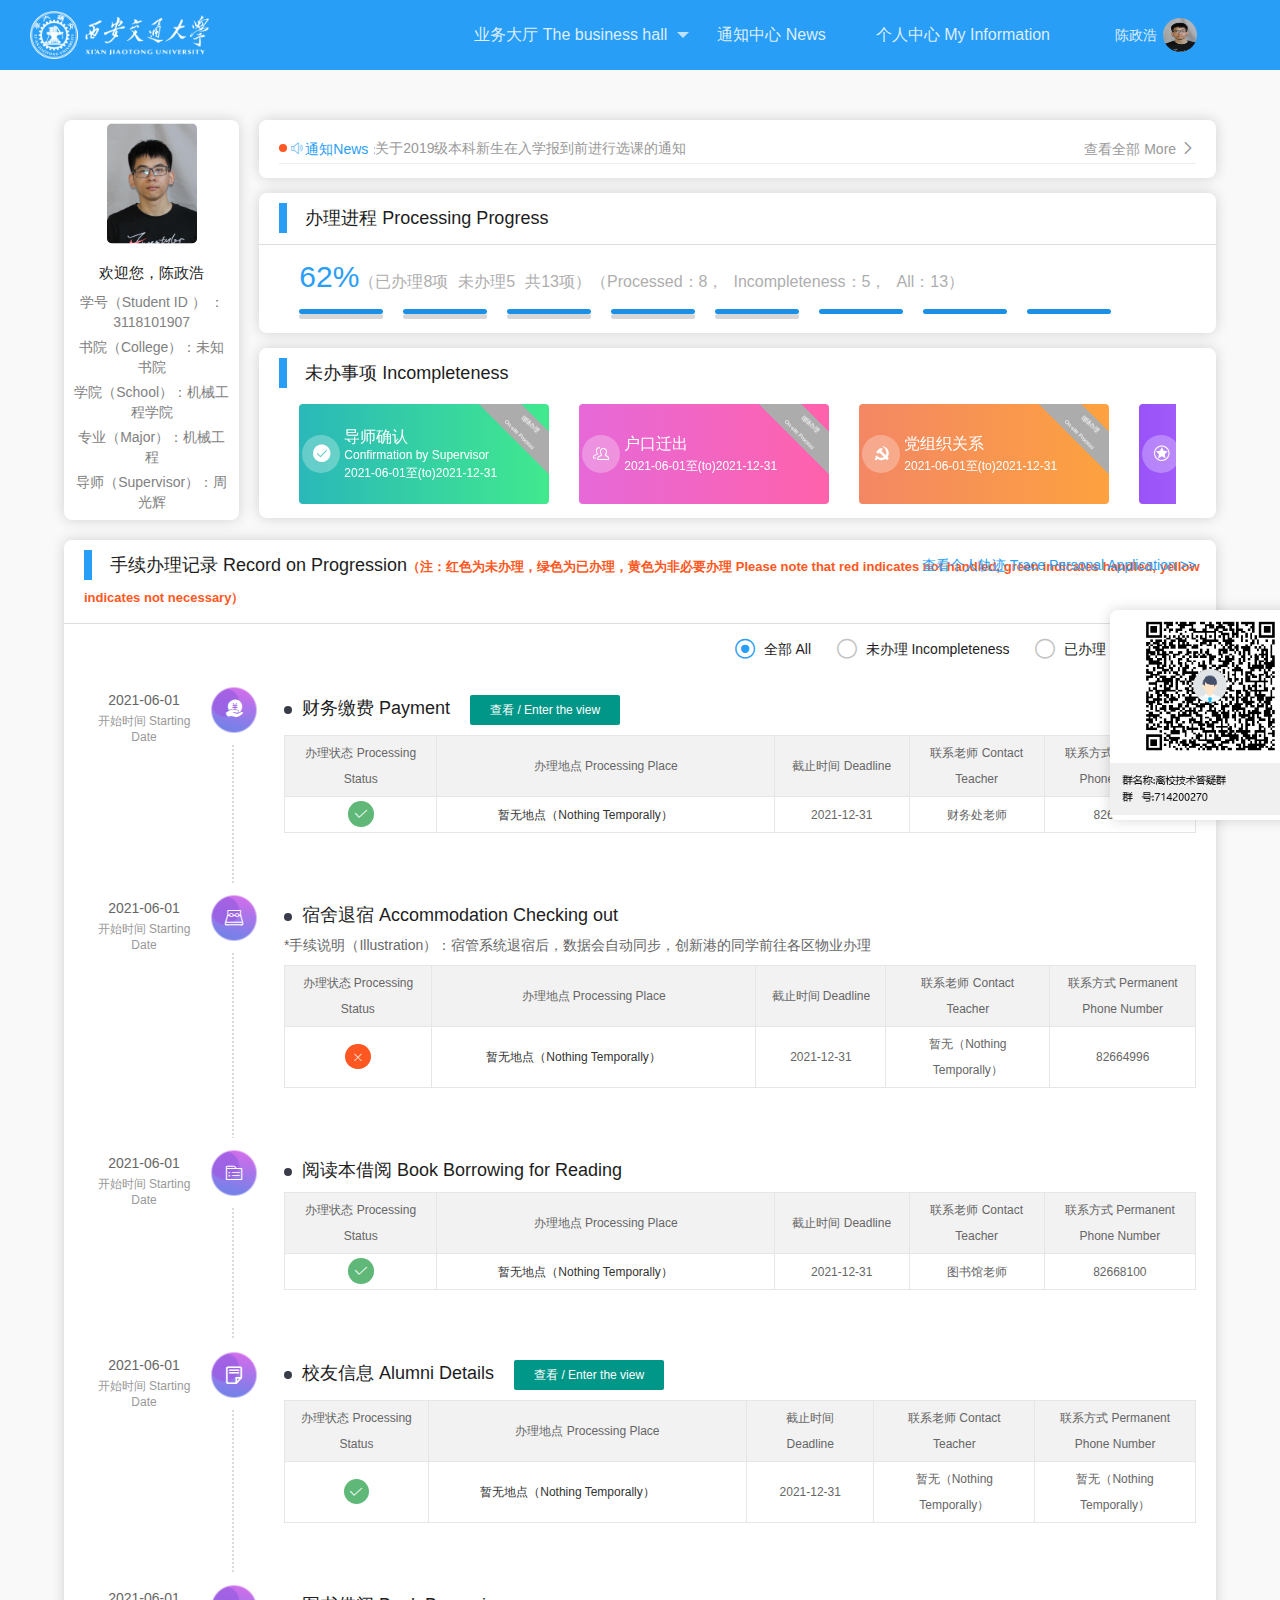
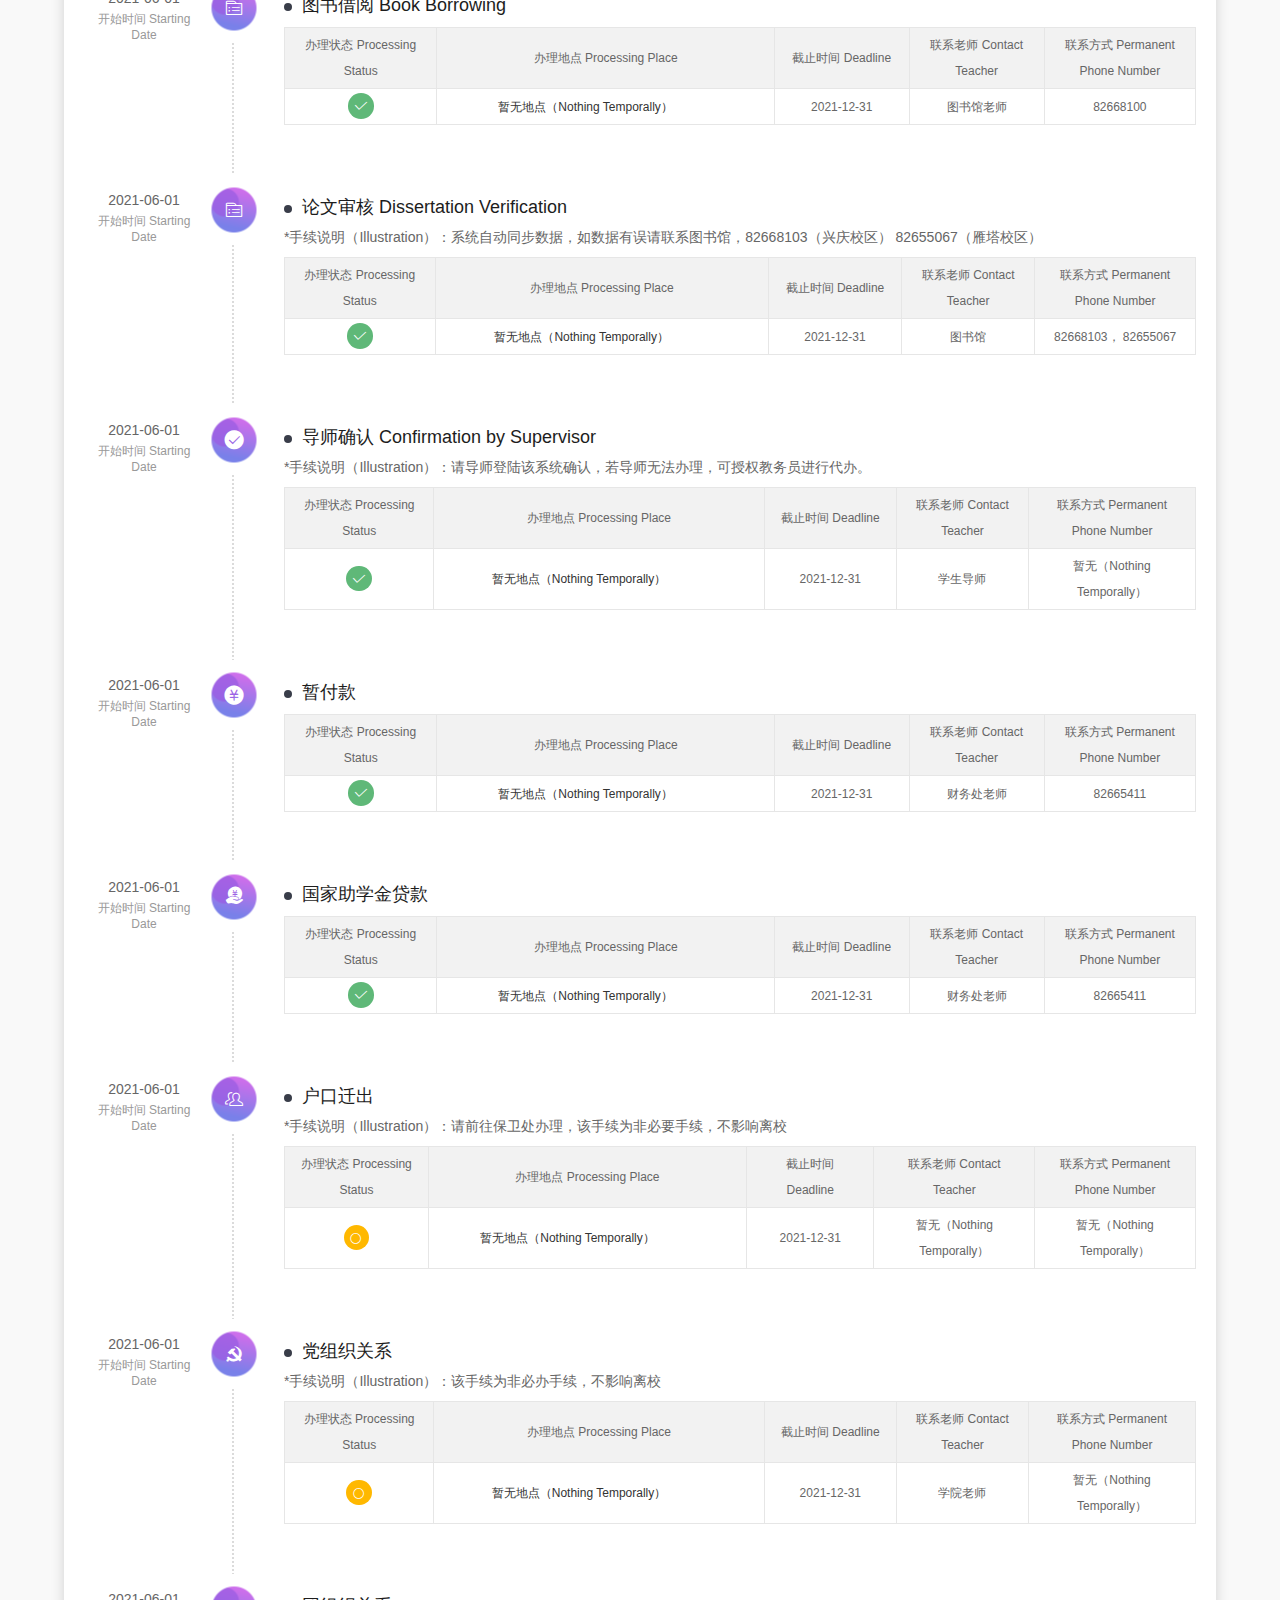
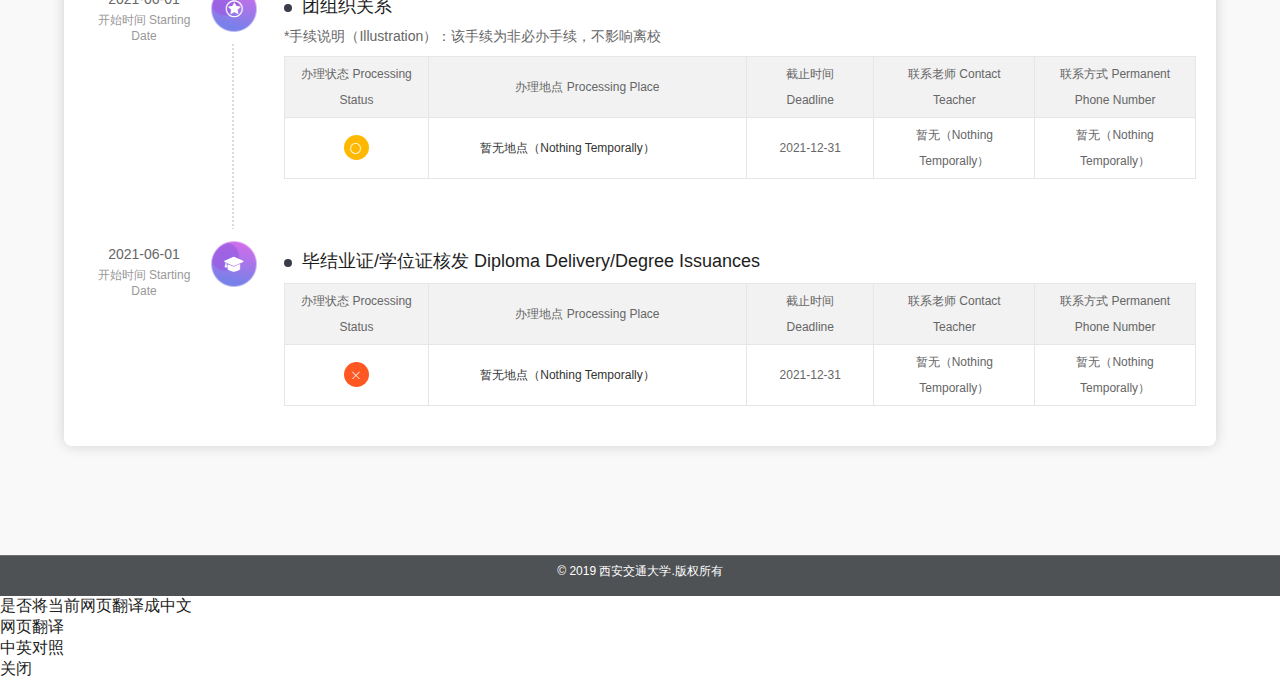
==== commit c37cb676: "Add files via upload" ====
--- a/index.htm
+++ b/index.htm
@@ -1,183 +1,1350 @@
 <!DOCTYPE html>
 <!-- saved from url=(0033)http://hello.xjtu.edu.cn/yingxin/ -->
-<html lang="en" xmlns="http://www.w3.org/1999/xhtml"><head><meta http-equiv="Content-Type" content="text/html; charset=UTF-8">
+<html lang="en" xmlns="http://www.w3.org/1999/xhtml">
+<head>
+    <meta http-equiv="Content-Type" content="text/html; charset=UTF-8">
 
-  <meta name="description" content="">
-  <meta name="keywords" content="">
-  <title>用户中心 </title>
-  <link rel="shortcut icon" href="http://hello.xjtu.edu.cn/yingxin/themes/default/images/favicon.ico">
-  <link rel="bookmark" href="http://hello.xjtu.edu.cn/yingxin/themes/default/images/favicon.ico">
-  <link rel="stylesheet" href="./用户中心_files/layui.css">
-  <link rel="stylesheet" href="./用户中心_files/jquery.fullpage.min.css">
-  <link rel="stylesheet" href="./用户中心_files/swiper.min.css">
-  <link rel="stylesheet" href="./用户中心_files/style.css">
-  <!-- =============== Page scripts ===============-->
-  <script src="./用户中心_files/jquery.js"></script>
-  <script src="./用户中心_files/waves.js"></script>
-  <script src="./用户中心_files/jquery.fullpage.min.js"></script>
-  <script src="./用户中心_files/main.js"></script>
-  <script src="./用户中心_files/common.js"></script>
-  <script src="./用户中心_files/footer.js"></script>
-  <script src="./用户中心_files/user-center.js"></script>
-  <script src="./用户中心_files/header.js"></script>
-<link id="layuicss-laydate" rel="stylesheet" href="./用户中心_files/laydate.css" media="all"><link id="layuicss-layer" rel="stylesheet" href="./用户中心_files/layer.css" media="all"><link id="layuicss-skincodecss" rel="stylesheet" href="./用户中心_files/code.css" media="all"></head>
+    <meta name="description" content="">
+    <meta name="keywords" content="">
+    <title>用户中心 </title>
+    <link rel="shortcut icon" href="http://hello.xjtu.edu.cn/yingxin/themes/default/images/favicon.ico">
+    <link rel="bookmark" href="http://hello.xjtu.edu.cn/yingxin/themes/default/images/favicon.ico">
+    <link rel="stylesheet" href="./用户中心_files/layui.css">
+    <link rel="stylesheet" href="./用户中心_files/jquery.fullpage.min.css">
+    <link rel="stylesheet" href="./用户中心_files/swiper.min.css">
+    <link rel="stylesheet" href="./用户中心_files/style.css">
+    <!-- =============== Page scripts ===============-->
+    <script src="./用户中心_files/jquery.js"></script>
+    <script src="./用户中心_files/waves.js"></script>
+    <script src="./用户中心_files/jquery.fullpage.min.js"></script>
+    <script src="./用户中心_files/main.js"></script>
+    <script src="./用户中心_files/common.js"></script>
+    <script src="./用户中心_files/footer.js"></script>
+    <script src="./用户中心_files/user-center.js"></script>
+    <script src="./用户中心_files/header.js"></script>
+    <link id="layuicss-laydate" rel="stylesheet" href="./用户中心_files/laydate.css" media="all">
+    <link id="layuicss-layer" rel="stylesheet" href="./用户中心_files/layer.css" media="all">
+    <link id="layuicss-skincodecss" rel="stylesheet" href="./用户中心_files/code.css" media="all">
+</head>
 
 <body>
-  <div class="wrapper page bg-light-gray">
+<div class="wrapper page bg-light-gray">
     <header class="header bg-white nav-bg-white page-header">
-      <a class="logo" href="http://hello.xjtu.edu.cn/yingxin/"><img src="./用户中心_files/logo.png" alt="" id="logo_img"></a>
-      <div class="nav-right">
-        <!-- <div class="searchbox">
-          <div class="layui-input-block input-group-icon"><i class="layui-icon layui-icon-search"></i>
-          <input class="layui-input search-input" type="text" name="title" required="" lay-verify="required" placeholder="输入关键字" autocomplete="off"></div>
-        </div> -->
-        <ul class="layui-nav nav">
-          <li class="layui-nav-item" id="index" style="display: none;"><a href="http://hello.xjtu.edu.cn/yingxin/">首页 Home Page</a></li>
-			<li class="layui-nav-item" id="server" style=""><a href="javascript:;">业务大厅 The business hall<span class="layui-nav-more"></span></a>
-            <dl id="headerMenuList" class="layui-nav-child box-shadow layui-anim layui-anim-upbit"><dd><a class="icon-pay" href="javascript:;" onclick="handleProcedure(3)">财务缴费 Payment</a></dd><dd><a class="icon-info" href="javascript:;" onclick="handleProcedure(101)">校友信息 Alumni Details</a></dd></dl>
-          </li>
-          <li class="layui-nav-item" id="noticeMenu" style=""><a href="http://hello.xjtu.edu.cn/yingxin/notice/list">通知中心 News</a></li>
-          <li class="layui-nav-item" id="userCenter" style=""><a href="javascript:;" onclick="toPage(&#39;user/center&#39;)">个人中心 My Information</a></li>
-          <!--<li class="layui-nav-item" id="userCenter" style="display: none;">-->
-          <!--</li>-->
-        <span class="layui-nav-bar"></span></ul>
-        <ul class="layui-nav nav-user" id="userInfo-header"><li class="user-item user-info layui-nav-item layui-show"><a href="javascript:void(0);" onclick="memberDetail()">陈政浩<img src="./用户中心_files/70B57FA51EF84C0C792EB7940B8C20006C896CA28E84938F3301C348BC350CAE.jpg" onerror="javascript:this.src=&#39;/yingxin/themes/default/images/default.png&#39;"><span class="layui-nav-more"></span></a><a class="meaage-badge" href="javascript:;" onclick="toPage(&#39;notice/messageList&#39;)" id="messageNum"><span class="layui-nav-more"></span></a><dl class="layui-nav-child box-shadow"><dd><a class="layui-icon layui-icon-template-1" href="javascript:;" onclick="toPage(&#39;user/donation&#39;)">余额捐赠 Card Balance Donation</a></dd><dd><a class="icon-logout" href="javascript:;" onclick="logout()">退出登录 log Out</a></dd></dl></li><span class="layui-nav-bar"></span></ul>
-        <div id="myInfo" style="display:none;">
-	      <div class="member-modal-content">
-	        <div class="layui-row item"><span class="label" id="my_name">姓名（Name）：</span></div>
-	        <div class="layui-row item"><span class="label" id="my_sno">学号（Student ID）：</span></div>
-	        <div class="layui-row item" id="teacher1"><span class="label" id="my_teacher1">导员（Supervisor）：</span></div>
-	        <div class="layui-row item" id="teacher2"><span class="label" id="my_teacher2">导师（Instructor）：</span></div>
-	        <div class="layui-row item" id="academy"><span class="label" id="my_academy">书院（College）：</span></div>
-	        <div class="layui-row item"><span class="label" id="my_department">学院（School）：</span></div>
-	        <div class="layui-row item"><span class="label" id="my_profession">专业（Major）：</span></div>
-	        <div class="layui-row item"><span class="label" id="my_class">班级（Class）：</span></div>
-	        <div class="layui-row item"><span class="label" id="my_room">宿舍（dormitory）：</span></div>
-	        <div class="layui-row item"><span class="label" id="my_phoneNumber">电话（Permanent Phone Number）：</span></div>
-	        <div class="layui-row item"><span class="label" id="my_email">邮箱（E-mail）：</span></div>
-	        <div class="layui-row item"><span class="label" id="my_wechat">微信（WeChat）：</span></div>
-	        <div class="layui-row item"><span class="label" id="my_qq">QQ：</span></div>
-	        <!--<div class="layui-row item"><span class="label" id="my_origin">生源地：</span></div>-->
-	      </div>
-	    </div>
-        <!-- <button class="layui-btn layui-btn-radius layui-btn-sm layui-btn-primary" onclick="changeLanguage()" id="changeLanguage">中文/EN </button> -->
-      </div>
+        <a class="logo" href="http://hello.xjtu.edu.cn/yingxin/"><img src="./用户中心_files/logo.png" alt="" id="logo_img"></a>
+        <div class="nav-right">
+            <!-- <div class="searchbox">
+              <div class="layui-input-block input-group-icon"><i class="layui-icon layui-icon-search"></i>
+              <input class="layui-input search-input" type="text" name="title" required="" lay-verify="required" placeholder="输入关键字" autocomplete="off"></div>
+            </div> -->
+            <ul class="layui-nav nav">
+                <li class="layui-nav-item" id="index" style="display: none;"><a
+                        href="http://hello.xjtu.edu.cn/yingxin/">首页 Home Page</a></li>
+                <li class="layui-nav-item" id="server" style=""><a href="javascript:;">业务大厅 The business hall<span
+                        class="layui-nav-more"></span></a>
+                    <dl id="headerMenuList" class="layui-nav-child box-shadow layui-anim layui-anim-upbit">
+                        <dd><a class="icon-pay" href="javascript:;" onclick="handleProcedure(3)">财务缴费 Payment</a></dd>
+                        <dd><a class="icon-info" href="javascript:;" onclick="handleProcedure(101)">校友信息 Alumni
+                            Details</a></dd>
+                    </dl>
+                </li>
+                <li class="layui-nav-item" id="noticeMenu" style=""><a
+                        href="http://hello.xjtu.edu.cn/yingxin/notice/list">通知中心 News</a></li>
+                <li class="layui-nav-item" id="userCenter" style=""><a href="javascript:;"
+                                                                       onclick="toPage(&#39;user/center&#39;)">个人中心 My
+                    Information</a></li>
+                <!--<li class="layui-nav-item" id="userCenter" style="display: none;">-->
+                <!--</li>-->
+                <span class="layui-nav-bar"></span></ul>
+            <ul class="layui-nav nav-user" id="userInfo-header">
+                <li class="user-item user-info layui-nav-item layui-show"><a href="javascript:void(0);"
+                                                                             onclick="memberDetail()">陈政浩<img
+                        src="./用户中心_files/70B57FA51EF84C0C792EB7940B8C20006C896CA28E84938F3301C348BC350CAE.jpg"
+                        onerror="javascript:this.src=&#39;/yingxin/themes/default/images/default.png&#39;"><span
+                        class="layui-nav-more"></span></a><a class="meaage-badge" href="javascript:;"
+                                                             onclick="toPage(&#39;notice/messageList&#39;)"
+                                                             id="messageNum"><span class="layui-nav-more"></span></a>
+                    <dl class="layui-nav-child box-shadow">
+                        <dd><a class="layui-icon layui-icon-template-1" href="javascript:;"
+                               onclick="toPage(&#39;user/donation&#39;)">余额捐赠 Card Balance Donation</a></dd>
+                        <dd><a class="icon-logout" href="javascript:;" onclick="logout()">退出登录 log Out</a></dd>
+                    </dl>
+                </li>
+                <span class="layui-nav-bar"></span></ul>
+            <div id="myInfo" style="display:none;">
+                <div class="member-modal-content">
+                    <div class="layui-row item"><span class="label" id="my_name">姓名（Name）：</span></div>
+                    <div class="layui-row item"><span class="label" id="my_sno">学号（Student ID）：</span></div>
+                    <div class="layui-row item" id="teacher1"><span class="label"
+                                                                    id="my_teacher1">导员（Supervisor）：</span></div>
+                    <div class="layui-row item" id="teacher2"><span class="label"
+                                                                    id="my_teacher2">导师（Instructor）：</span></div>
+                    <div class="layui-row item" id="academy"><span class="label" id="my_academy">书院（College）：</span>
+                    </div>
+                    <div class="layui-row item"><span class="label" id="my_department">学院（School）：</span></div>
+                    <div class="layui-row item"><span class="label" id="my_profession">专业（Major）：</span></div>
+                    <div class="layui-row item"><span class="label" id="my_class">班级（Class）：</span></div>
+                    <div class="layui-row item"><span class="label" id="my_room">宿舍（dormitory）：</span></div>
+                    <div class="layui-row item"><span class="label"
+                                                      id="my_phoneNumber">电话（Permanent Phone Number）：</span></div>
+                    <div class="layui-row item"><span class="label" id="my_email">邮箱（E-mail）：</span></div>
+                    <div class="layui-row item"><span class="label" id="my_wechat">微信（WeChat）：</span></div>
+                    <div class="layui-row item"><span class="label" id="my_qq">QQ：</span></div>
+                    <!--<div class="layui-row item"><span class="label" id="my_origin">生源地：</span></div>-->
+                </div>
+            </div>
+            <!-- <button class="layui-btn layui-btn-radius layui-btn-sm layui-btn-primary" onclick="changeLanguage()" id="changeLanguage">中文/EN </button> -->
+        </div>
     </header>
     <div class="page-wrapper page-usercenter process-content-line3">
-      <div class="qq-code-box" id="qq-code" style=""><img src="./用户中心_files/lixiao.png"></div>
-      <div class="user-content layui-row layui-col-space20">
-        <div class="userinfo layui-col-md2">
-          <div class="userbox-in box-shadow">
-          	<div class="userbox-in-content" id="userInfo"><img src="./用户中心_files/70B57FA51EF84C0C792EB7940B8C20006C896CA28E84938F3301C348BC350CAE.jpg" onerror="javascript:this.src=&#39;/yingxin/themes/default/images/default.png&#39;"><h4 class="text-ellipsis">欢迎您，陈政浩</h4><p>学号（Student ID ） ：3118101907</p><p>书院（College）：未知书院</p><p>学院（School）：机械工程学院</p><p>专业（Major）：机械工程</p><p>导师（Supervisor）：周光辉</p></div>
-          </div>
+        <div class="qq-code-box" id="qq-code" style=""><img src="./用户中心_files/lixiao.png"></div>
+        <div class="user-content layui-row layui-col-space20">
+            <div class="userinfo layui-col-md2">
+                <div class="userbox-in box-shadow">
+                    <div class="userbox-in-content" id="userInfo"><img
+                            src="./用户中心_files/70B57FA51EF84C0C792EB7940B8C20006C896CA28E84938F3301C348BC350CAE.jpg"
+                            onerror="javascript:this.src=&#39;/yingxin/themes/default/images/default.png&#39;"><h4
+                            class="text-ellipsis">欢迎您，陈政浩</h4>
+                        <p>学号（Student ID ） ：3118101907</p>
+                        <p>书院（College）：未知书院</p>
+                        <p>学院（School）：机械工程学院</p>
+                        <p>专业（Major）：机械工程</p>
+                        <p>导师（Supervisor）：周光辉</p></div>
+                </div>
+            </div>
+            <div class="process-content layui-col-md10">
+                <div class="userbox-in box-shadow userbox-notice" id="userbox-notice">
+                    <div class="meaasge">
+                        <a class="meaasge-container">
+                            <div id="hotNoticePanel" class="notice-panel">
+                                <div class="sixin notice-left"><i class="layui-badge-dot"></i><i
+                                        class="layui-icon layui-icon-speaker"></i><span>通知News：</span></div>
+                                <div class="notice-mid">
+                                    <div class="layui-carousel" id="message" lay-anim="updown" lay-indicator="none"
+                                         style="width: 100%; height: 30px;" lay-arrow="none">
+                                        <div carousel-item="" id="hotNoticeList">
+                                            <div class="sx-item" onclick="goNewsDetail(&#39;83&#39;,&#39;hot&#39;)">
+                                                实验室安全考试须知
+                                            </div>
+                                            <div class="sx-item" onclick="goNewsDetail(&#39;103&#39;,&#39;hot&#39;)">
+                                                关于校园卡充值方式的通知
+                                            </div>
+                                            <div class="sx-item" onclick="goNewsDetail(&#39;126&#39;,&#39;hot&#39;)">
+                                                2019级秋季研究生新生网申公寓指南
+                                            </div>
+                                            <div class="sx-item layui-this"
+                                                 onclick="goNewsDetail(&#39;101&#39;,&#39;hot&#39;)">
+                                                关于2019级本科新生在入学报到前进行选课的通知
+                                            </div>
+                                            <div class="sx-item" onclick="goNewsDetail(&#39;125&#39;,&#39;hot&#39;)">
+                                                2019级秋季本科生新生网申公寓指南
+                                            </div>
+                                            <div class="sx-item" onclick="goNewsDetail(&#39;124&#39;,&#39;hot&#39;)">
+                                                兴庆校区及雁塔校区学生公寓服务与管理办法
+                                            </div>
+                                        </div>
+                                        <div class="layui-carousel-ind" style="margin-top: -54px;">
+                                            <ul>
+                                                <li class=""></li>
+                                                <li class=""></li>
+                                                <li class=""></li>
+                                                <li class="layui-this"></li>
+                                                <li class=""></li>
+                                                <li class=""></li>
+                                            </ul>
+                                        </div>
+                                        <button class="layui-icon layui-carousel-arrow" lay-type="sub"></button>
+                                        <button class="layui-icon layui-carousel-arrow" lay-type="add"></button>
+                                    </div>
+                                </div>
+                                <div class="more notice-right" onclick="goNoticeList()" style="cursor: pointer"><span>查看全部 More </span><i
+                                        class="layui-icon layui-icon-right"></i></div>
+                            </div>
+                        </a>
+                    </div>
+                </div>
+                <div class="userbox-in box-shadow userbox-in-bar">
+                    <div class="payment-statistics panel">
+                        <div class="panel-head"><span class="panel-mark"></span>
+                            <h3 class="panel-title">办理进程 Processing Progress</h3>
+                        </div>
+                        <div class="panel-body">
+                            <p id="progressHandleProcedure" class="progress-data"><em>62%</em><span>（已办理8项</span><span>未办理5</span><span>共13项）（Processed：8，</span><span>Incompleteness：5，</span><span>All：13）</span>
+                            </p>
+                            <div class="progress-bar" id="progress-bar">
+                                <span style="background-color: rgb(28, 144, 230); width: 84px;"></span>
+                                <span style="background-color: rgb(28, 144, 230); width: 84px;"></span>
+                                <span style="background-color: rgb(28, 144, 230); width: 84px;"></span>
+                                <span style="background-color: rgb(28, 144, 230); width: 84px;"></span>
+                                <span style="background-color: rgb(28, 144, 230); width: 84px;"></span>
+                                <span style="background-color: rgb(28, 144, 230); width: 84px;"></span>
+                                <span style="background-color: rgb(28, 144, 230); width: 84px;"></span>
+                                <span style="background-color: rgb(28, 144, 230); width: 84px;"></span>
+                                <span style="width: 84px;"></span>
+                                <span style="width: 84px;"></span>
+                                <span style="width: 84px;"></span>
+                                <span style="width: 84px;"></span>
+                                <span style="width: 84px;"></span>
+                            </div>
+                        </div>
+                    </div>
+                </div>
+                <div class="userbox-in box-shadow process-unfinished">
+                    <div class="payment-statistics panel">
+                        <div class="panel-head"><span class="panel-mark"></span>
+                            <h3 class="panel-title">未办事项 Incompleteness</h3>
+                        </div>
+                        <div class="panel-body" id="cardInfo">
+                            <div class="swiper-container swiper-container-initialized swiper-container-horizontal swiper-container-free-mode">
+                                <div id="swiperWrapper" class="swiper-wrapper process-crad-content"
+                                     style="transform: translate3d(0px, 0px, 0px);">
+                                    <div class="swiper-slide bg-green-linear process-crad swiper-slide-active"
+                                         style="margin-right: 30px;">
+                                        <div class="crad-content"><span class="iconbox"><i
+                                                class="icon-success"></i></span>
+                                            <div class="card-right">
+                                                <div class="item-right-inner"><h4>导师确认</h4><h6
+                                                        style="white-space:nowrap;text-overflow: ellipsis; overflow: hidden;">
+                                                    Confirmation by Supervisor</h6>
+                                                    <p>2021-06-01至(to)2021-12-31</p></div>
+                                                <span class="disabled-tip"><span class="tip-zh">现场办理</span><span
+                                                        class="tip-en">On-site Process</span></span></div>
+                                        </div>
+                                    </div>
+                                    <div class="swiper-slide bg-red-linear process-crad swiper-slide-next"
+                                         style="margin-right: 30px;">
+                                        <div class="crad-content"><span class="iconbox"><i
+                                                class="icon-address"></i></span>
+                                            <div class="card-right">
+                                                <div class="item-right-inner"><h4>户口迁出</h4><h6
+                                                        style="white-space:nowrap;text-overflow: ellipsis; overflow: hidden;"></h6>
+                                                    <p>2021-06-01至(to)2021-12-31</p></div>
+                                                <span class="disabled-tip"><span class="tip-zh">现场办理</span><span
+                                                        class="tip-en">On-site Process</span></span></div>
+                                        </div>
+                                    </div>
+                                    <div class="swiper-slide bg-orange-linear process-crad" style="margin-right: 30px;">
+                                        <div class="crad-content"><span class="iconbox"><i
+                                                class="icon-emblem"></i></span>
+                                            <div class="card-right">
+                                                <div class="item-right-inner"><h4>党组织关系</h4><h6
+                                                        style="white-space:nowrap;text-overflow: ellipsis; overflow: hidden;"></h6>
+                                                    <p>2021-06-01至(to)2021-12-31</p></div>
+                                                <span class="disabled-tip"><span class="tip-zh">现场办理</span><span
+                                                        class="tip-en">On-site Process</span></span></div>
+                                        </div>
+                                    </div>
+                                    <div class="swiper-slide bg-purple-linear process-crad" style="margin-right: 30px;">
+                                        <div class="crad-content"><span class="iconbox"><i
+                                                class="icon-member"></i></span>
+                                            <div class="card-right">
+                                                <div class="item-right-inner"><h4>团组织关系</h4><h6
+                                                        style="white-space:nowrap;text-overflow: ellipsis; overflow: hidden;"></h6>
+                                                    <p>2021-06-01至(to)2021-12-31</p></div>
+                                                <span class="disabled-tip"><span class="tip-zh">现场办理</span><span
+                                                        class="tip-en">On-site Process</span></span></div>
+                                        </div>
+                                    </div>
+                                    <div class="swiper-slide bg-green-linear process-crad" style="margin-right: 30px;">
+                                        <div class="crad-content"><span class="iconbox"><i class="icon-graduation"></i></span>
+                                            <div class="card-right">
+                                                <div class="item-right-inner"><h4>毕结业证/学位证核发</h4><h6
+                                                        style="white-space:nowrap;text-overflow: ellipsis; overflow: hidden;">
+                                                    Diploma Delivery/Degree Issuances</h6>
+                                                    <p>2021-06-01至(to)2021-12-31</p></div>
+                                                <span class="disabled-tip"><span class="tip-zh">现场办理</span><span
+                                                        class="tip-en">On-site Process</span></span></div>
+                                        </div>
+                                    </div>
+                                </div>
+                                <span class="swiper-notification" aria-live="assertive" aria-atomic="true"></span></div>
+                        </div>
+                    </div>
+                </div>
+            </div>
         </div>
-        <div class="process-content layui-col-md10">
-          <div class="userbox-in box-shadow userbox-notice" id="userbox-notice">
-            <div class="meaasge">
-              <a class="meaasge-container">
-                <div id="hotNoticePanel" class="notice-panel">
-                  <div class="sixin notice-left"><i class="layui-badge-dot"></i><i class="layui-icon layui-icon-speaker"></i><span>通知News：</span></div>
-                  <div class="notice-mid">
-                    <div class="layui-carousel" id="message" lay-anim="updown" lay-indicator="none" style="width: 100%; height: 30px;" lay-arrow="none">
-                      <div carousel-item="" id="hotNoticeList"><div class="sx-item" onclick="goNewsDetail(&#39;83&#39;,&#39;hot&#39;)">实验室安全考试须知</div><div class="sx-item" onclick="goNewsDetail(&#39;103&#39;,&#39;hot&#39;)">关于校园卡充值方式的通知</div><div class="sx-item" onclick="goNewsDetail(&#39;126&#39;,&#39;hot&#39;)">2019级秋季研究生新生网申公寓指南</div><div class="sx-item layui-this" onclick="goNewsDetail(&#39;101&#39;,&#39;hot&#39;)">关于2019级本科新生在入学报到前进行选课的通知</div><div class="sx-item" onclick="goNewsDetail(&#39;125&#39;,&#39;hot&#39;)">2019级秋季本科生新生网申公寓指南</div><div class="sx-item" onclick="goNewsDetail(&#39;124&#39;,&#39;hot&#39;)">兴庆校区及雁塔校区学生公寓服务与管理办法</div></div>
-                    <div class="layui-carousel-ind" style="margin-top: -54px;"><ul><li class=""></li><li class=""></li><li class=""></li><li class="layui-this"></li><li class=""></li><li class=""></li></ul></div><button class="layui-icon layui-carousel-arrow" lay-type="sub"></button><button class="layui-icon layui-carousel-arrow" lay-type="add"></button></div>
-                  </div>
-                  <div class="more notice-right" onclick="goNoticeList()" style="cursor: pointer"><span>查看全部 More </span><i class="layui-icon layui-icon-right"></i></div>
+        <div class="user-content process-record user-content-timeline">
+            <div class="userbox-in box-shadow">
+                <div class="panel">
+                    <div class="panel-head relatuve"><span class="panel-mark"></span>
+                        <h3 class="panel-title">手续办理记录 Record on Progression</h3><font
+                                style="color: #FF5722; font-size: 13px"><b>（注：红色为未办理，绿色为已办理，黄色为非必要办理 Please note that
+                            red indicates not handled, green indicates handled, yellow indicates not
+                            necessary）</b></font>
+                        <a class="link-guiji" href="http://hello.xjtu.edu.cn/yingxin/user/track">查看个人轨迹 Trace Personal
+                            Application &gt;&gt;</a>
+                    </div>
+                    <div id="recordContent" class="panel-body">
+                        <div class="radio-groups">
+                            <form class="layui-form float-right radio-groups"
+                                  action="http://hello.xjtu.edu.cn/yingxin/">
+                                <div class="layui-form-item">
+                                    <div class="layui-input-block">
+                                        <input type="radio" name="sex" lay-filter="handleCount" value="0" title="全部 All"
+                                               checked="">
+                                        <div class="layui-unselect layui-form-radio layui-form-radioed"><i
+                                                class="layui-anim layui-icon"></i>
+                                            <div>全部 All</div>
+                                        </div>
+                                        <input type="radio" name="sex" lay-filter="handleCount" value="1"
+                                               title="未办理 Incompleteness">
+                                        <div class="layui-unselect layui-form-radio"><i
+                                                class="layui-anim layui-icon"></i>
+                                            <div>未办理 Incompleteness</div>
+                                        </div>
+                                        <input type="radio" name="sex" lay-filter="handleCount" value="2"
+                                               title="已办理 Processed">
+                                        <div class="layui-unselect layui-form-radio"><i
+                                                class="layui-anim layui-icon"></i>
+                                            <div>已办理 Processed</div>
+                                        </div>
+                                    </div>
+                                </div>
+                            </form>
+                        </div>
+                        <div class="tables-content">
+                            <ul class="time-line-hide time-line" id="ul-content-in">
+                                <li class="finised">
+                                    <div class="time"><p>2021-06-01</p>
+                                        <p class="name">开始时间 Starting Date</p></div>
+                                    <i class="item-icon iconbg-c-purple icon-pay x64"></i>
+                                    <div class="info">
+                                        <div class="name"><span class="layui-badge-dot layui-bg-black"></span><span
+                                                class="text">财务缴费 Payment</span><a class="layui-btn layui-btn-sm"
+                                                                                   onclick="handleProcedure(&#39;3&#39;)">查看
+                                            / Enter the view</a></div>
+                                        <table class="layui-table">
+                                            <colgroup>
+                                                <col width="50">
+                                                <col width="200">
+                                                <col width="80">
+                                                <col width="80">
+                                                <col width="80">
+                                            </colgroup>
+                                            <thead>
+                                            <tr>
+                                                <th>办理状态 Processing Status</th>
+                                                <th>办理地点 Processing Place</th>
+                                                <th>截止时间 Deadline</th>
+                                                <th>联系老师 Contact Teacher</th>
+                                                <th>联系方式 Permanent Phone Number</th>
+                                            </tr>
+                                            </thead>
+                                            <tbody>
+                                            <tr>
+                                                <td><i class="layui-icon icon-state-style layui-icon-ok"></i></td>
+                                                <td><a style="position:relative;display:block;padding-right:40px;">暂无地点（Nothing
+                                                    Temporally）</a></td>
+                                                <td>2021-12-31</td>
+                                                <td>财务处老师</td>
+                                                <td>82665411</td>
+                                            </tr>
+                                            </tbody>
+                                        </table>
+                                    </div>
+                                </li>
+                                <li class="finised">
+                                    <div class="time"><p>2021-06-01</p>
+                                        <p class="name">开始时间 Starting Date</p></div>
+                                    <i class="item-icon iconbg-c-purple icon-dormroom x64"></i>
+                                    <div class="info">
+                                        <div class="name"><span class="layui-badge-dot layui-bg-black"></span><span
+                                                class="text">宿舍退宿 Accommodation Checking out</span></div>
+                                        <div class="tips"><span>*手续说明（Illustration）：</span><span>宿管系统退宿后，数据会自动同步，创新港的同学前往各区物业办理</span>
+                                        </div>
+                                        <table class="layui-table">
+                                            <colgroup>
+                                                <col width="50">
+                                                <col width="200">
+                                                <col width="80">
+                                                <col width="80">
+                                                <col width="80">
+                                            </colgroup>
+                                            <thead>
+                                            <tr>
+                                                <th>办理状态 Processing Status</th>
+                                                <th>办理地点 Processing Place</th>
+                                                <th>截止时间 Deadline</th>
+                                                <th>联系老师 Contact Teacher</th>
+                                                <th>联系方式 Permanent Phone Number</th>
+                                            </tr>
+                                            </thead>
+                                            <tbody>
+                                            <tr>
+                                                <td><i class="layui-icon icon-state-style layui-icon-close"></i></td>
+                                                <td><a style="position:relative;display:block;padding-right:40px;">暂无地点（Nothing
+                                                    Temporally）</a></td>
+                                                <td>2021-12-31</td>
+                                                <td>暂无（Nothing Temporally）</td>
+                                                <td>82664996</td>
+                                            </tr>
+                                            </tbody>
+                                        </table>
+                                    </div>
+                                </li>
+                                <li class="finised">
+                                    <div class="time"><p>2021-06-01</p>
+                                        <p class="name">开始时间 Starting Date</p></div>
+                                    <i class="item-icon iconbg-c-purple icon-item x64"></i>
+                                    <div class="info">
+                                        <div class="name"><span class="layui-badge-dot layui-bg-black"></span><span
+                                                class="text">阅读本借阅 Book Borrowing for Reading</span></div>
+                                        <table class="layui-table">
+                                            <colgroup>
+                                                <col width="50">
+                                                <col width="200">
+                                                <col width="80">
+                                                <col width="80">
+                                                <col width="80">
+                                            </colgroup>
+                                            <thead>
+                                            <tr>
+                                                <th>办理状态 Processing Status</th>
+                                                <th>办理地点 Processing Place</th>
+                                                <th>截止时间 Deadline</th>
+                                                <th>联系老师 Contact Teacher</th>
+                                                <th>联系方式 Permanent Phone Number</th>
+                                            </tr>
+                                            </thead>
+                                            <tbody>
+                                            <tr>
+                                                <td><i class="layui-icon icon-state-style layui-icon-ok"></i></td>
+                                                <td><a style="position:relative;display:block;padding-right:40px;">暂无地点（Nothing
+                                                    Temporally）</a></td>
+                                                <td>2021-12-31</td>
+                                                <td>图书馆老师</td>
+                                                <td>82668100</td>
+                                            </tr>
+                                            </tbody>
+                                        </table>
+                                    </div>
+                                </li>
+                                <li class="finised">
+                                    <div class="time"><p>2021-06-01</p>
+                                        <p class="name">开始时间 Starting Date</p></div>
+                                    <i class="item-icon iconbg-c-purple icon-info x64"></i>
+                                    <div class="info">
+                                        <div class="name"><span class="layui-badge-dot layui-bg-black"></span><span
+                                                class="text">校友信息 Alumni Details</span><a class="layui-btn layui-btn-sm"
+                                                                                          onclick="handleProcedure(&#39;101&#39;)">查看
+                                            / Enter the view</a></div>
+                                        <table class="layui-table">
+                                            <colgroup>
+                                                <col width="50">
+                                                <col width="200">
+                                                <col width="80">
+                                                <col width="80">
+                                                <col width="80">
+                                            </colgroup>
+                                            <thead>
+                                            <tr>
+                                                <th>办理状态 Processing Status</th>
+                                                <th>办理地点 Processing Place</th>
+                                                <th>截止时间 Deadline</th>
+                                                <th>联系老师 Contact Teacher</th>
+                                                <th>联系方式 Permanent Phone Number</th>
+                                            </tr>
+                                            </thead>
+                                            <tbody>
+                                            <tr>
+                                                <td><i class="layui-icon icon-state-style layui-icon-ok"></i></td>
+                                                <td><a style="position:relative;display:block;padding-right:40px;">暂无地点（Nothing
+                                                    Temporally）</a></td>
+                                                <td>2021-12-31</td>
+                                                <td>暂无（Nothing Temporally）</td>
+                                                <td>暂无（Nothing Temporally）</td>
+                                            </tr>
+                                            </tbody>
+                                        </table>
+                                    </div>
+                                </li>
+                                <li class="finised">
+                                    <div class="time"><p>2021-06-01</p>
+                                        <p class="name">开始时间 Starting Date</p></div>
+                                    <i class="item-icon iconbg-c-purple icon-item x64"></i>
+                                    <div class="info">
+                                        <div class="name"><span class="layui-badge-dot layui-bg-black"></span><span
+                                                class="text">图书借阅 Book Borrowing</span></div>
+                                        <table class="layui-table">
+                                            <colgroup>
+                                                <col width="50">
+                                                <col width="200">
+                                                <col width="80">
+                                                <col width="80">
+                                                <col width="80">
+                                            </colgroup>
+                                            <thead>
+                                            <tr>
+                                                <th>办理状态 Processing Status</th>
+                                                <th>办理地点 Processing Place</th>
+                                                <th>截止时间 Deadline</th>
+                                                <th>联系老师 Contact Teacher</th>
+                                                <th>联系方式 Permanent Phone Number</th>
+                                            </tr>
+                                            </thead>
+                                            <tbody>
+                                            <tr>
+                                                <td><i class="layui-icon icon-state-style layui-icon-ok"></i></td>
+                                                <td><a style="position:relative;display:block;padding-right:40px;">暂无地点（Nothing
+                                                    Temporally）</a></td>
+                                                <td>2021-12-31</td>
+                                                <td>图书馆老师</td>
+                                                <td>82668100</td>
+                                            </tr>
+                                            </tbody>
+                                        </table>
+                                    </div>
+                                </li>
+                                <li class="finised">
+                                    <div class="time"><p>2021-06-01</p>
+                                        <p class="name">开始时间 Starting Date</p></div>
+                                    <i class="item-icon iconbg-c-purple icon-item x64"></i>
+                                    <div class="info">
+                                        <div class="name"><span class="layui-badge-dot layui-bg-black"></span><span
+                                                class="text">论文审核 Dissertation Verification</span></div>
+                                        <div class="tips"><span>*手续说明（Illustration）：</span><span>系统自动同步数据，如数据有误请联系图书馆，82668103（兴庆校区） 82655067（雁塔校区）</span>
+                                        </div>
+                                        <table class="layui-table">
+                                            <colgroup>
+                                                <col width="50">
+                                                <col width="200">
+                                                <col width="80">
+                                                <col width="80">
+                                                <col width="80">
+                                            </colgroup>
+                                            <thead>
+                                            <tr>
+                                                <th>办理状态 Processing Status</th>
+                                                <th>办理地点 Processing Place</th>
+                                                <th>截止时间 Deadline</th>
+                                                <th>联系老师 Contact Teacher</th>
+                                                <th>联系方式 Permanent Phone Number</th>
+                                            </tr>
+                                            </thead>
+                                            <tbody>
+                                            <tr>
+                                                <td><i class="layui-icon icon-state-style layui-icon-ok"></i></td>
+                                                <td><a style="position:relative;display:block;padding-right:40px;">暂无地点（Nothing
+                                                    Temporally）</a></td>
+                                                <td>2021-12-31</td>
+                                                <td>图书馆</td>
+                                                <td>82668103， 82655067</td>
+                                            </tr>
+                                            </tbody>
+                                        </table>
+                                    </div>
+                                </li>
+                                <li class="finised">
+                                    <div class="time"><p>2021-06-01</p>
+                                        <p class="name">开始时间 Starting Date</p></div>
+                                    <i class="item-icon iconbg-c-purple icon-success x64"></i>
+                                    <div class="info">
+                                        <div class="name"><span class="layui-badge-dot layui-bg-black"></span><span
+                                                class="text">导师确认 Confirmation by Supervisor</span></div>
+                                        <div class="tips"><span>*手续说明（Illustration）：</span><span>请导师登陆该系统确认，若导师无法办理，可授权教务员进行代办。</span>
+                                        </div>
+                                        <table class="layui-table">
+                                            <colgroup>
+                                                <col width="50">
+                                                <col width="200">
+                                                <col width="80">
+                                                <col width="80">
+                                                <col width="80">
+                                            </colgroup>
+                                            <thead>
+                                            <tr>
+                                                <th>办理状态 Processing Status</th>
+                                                <th>办理地点 Processing Place</th>
+                                                <th>截止时间 Deadline</th>
+                                                <th>联系老师 Contact Teacher</th>
+                                                <th>联系方式 Permanent Phone Number</th>
+                                            </tr>
+                                            </thead>
+                                            <tbody>
+                                            <tr>
+                                                <td><i class="layui-icon icon-state-style layui-icon-close"></i></td>
+                                                <td><a style="position:relative;display:block;padding-right:40px;">暂无地点（Nothing
+                                                    Temporally）</a></td>
+                                                <td>2021-12-31</td>
+                                                <td>学生导师</td>
+                                                <td>暂无（Nothing Temporally）</td>
+                                            </tr>
+                                            </tbody>
+                                        </table>
+                                    </div>
+                                </li>
+                                <li class="finised">
+                                    <div class="time"><p>2021-06-01</p>
+                                        <p class="name">开始时间 Starting Date</p></div>
+                                    <i class="item-icon iconbg-c-purple icon-synjonespay x64"></i>
+                                    <div class="info">
+                                        <div class="name"><span class="layui-badge-dot layui-bg-black"></span><span
+                                                class="text">暂付款  </span></div>
+                                        <table class="layui-table">
+                                            <colgroup>
+                                                <col width="50">
+                                                <col width="200">
+                                                <col width="80">
+                                                <col width="80">
+                                                <col width="80">
+                                            </colgroup>
+                                            <thead>
+                                            <tr>
+                                                <th>办理状态 Processing Status</th>
+                                                <th>办理地点 Processing Place</th>
+                                                <th>截止时间 Deadline</th>
+                                                <th>联系老师 Contact Teacher</th>
+                                                <th>联系方式 Permanent Phone Number</th>
+                                            </tr>
+                                            </thead>
+                                            <tbody>
+                                            <tr>
+                                                <td><i class="layui-icon icon-state-style layui-icon-ok"></i></td>
+                                                <td><a style="position:relative;display:block;padding-right:40px;">暂无地点（Nothing
+                                                    Temporally）</a></td>
+                                                <td>2021-12-31</td>
+                                                <td>财务处老师</td>
+                                                <td>82665411</td>
+                                            </tr>
+                                            </tbody>
+                                        </table>
+                                    </div>
+                                </li>
+                                <li class="finised">
+                                    <div class="time"><p>2021-06-01</p>
+                                        <p class="name">开始时间 Starting Date</p></div>
+                                    <i class="item-icon iconbg-c-purple icon-pay x64"></i>
+                                    <div class="info">
+                                        <div class="name"><span class="layui-badge-dot layui-bg-black"></span><span
+                                                class="text">国家助学金贷款  </span></div>
+                                        <table class="layui-table">
+                                            <colgroup>
+                                                <col width="50">
+                                                <col width="200">
+                                                <col width="80">
+                                                <col width="80">
+                                                <col width="80">
+                                            </colgroup>
+                                            <thead>
+                                            <tr>
+                                                <th>办理状态 Processing Status</th>
+                                                <th>办理地点 Processing Place</th>
+                                                <th>截止时间 Deadline</th>
+                                                <th>联系老师 Contact Teacher</th>
+                                                <th>联系方式 Permanent Phone Number</th>
+                                            </tr>
+                                            </thead>
+                                            <tbody>
+                                            <tr>
+                                                <td><i class="layui-icon icon-state-style layui-icon-ok"></i></td>
+                                                <td><a style="position:relative;display:block;padding-right:40px;">暂无地点（Nothing
+                                                    Temporally）</a></td>
+                                                <td>2021-12-31</td>
+                                                <td>财务处老师</td>
+                                                <td>82665411</td>
+                                            </tr>
+                                            </tbody>
+                                        </table>
+                                    </div>
+                                </li>
+                                <li class="finised">
+                                    <div class="time"><p>2021-06-01</p>
+                                        <p class="name">开始时间 Starting Date</p></div>
+                                    <i class="item-icon iconbg-c-purple icon-address x64"></i>
+                                    <div class="info">
+                                        <div class="name"><span class="layui-badge-dot layui-bg-black"></span><span
+                                                class="text">户口迁出  </span></div>
+                                        <div class="tips"><span>*手续说明（Illustration）：</span><span>请前往保卫处办理，该手续为非必要手续，不影响离校</span>
+                                        </div>
+                                        <table class="layui-table">
+                                            <colgroup>
+                                                <col width="50">
+                                                <col width="200">
+                                                <col width="80">
+                                                <col width="80">
+                                                <col width="80">
+                                            </colgroup>
+                                            <thead>
+                                            <tr>
+                                                <th>办理状态 Processing Status</th>
+                                                <th>办理地点 Processing Place</th>
+                                                <th>截止时间 Deadline</th>
+                                                <th>联系老师 Contact Teacher</th>
+                                                <th>联系方式 Permanent Phone Number</th>
+                                            </tr>
+                                            </thead>
+                                            <tbody>
+                                            <tr>
+                                                <td><i class="layui-icon icon-state-style layui-icon-circle"></i></td>
+                                                <td><a style="position:relative;display:block;padding-right:40px;">暂无地点（Nothing
+                                                    Temporally）</a></td>
+                                                <td>2021-12-31</td>
+                                                <td>暂无（Nothing Temporally）</td>
+                                                <td>暂无（Nothing Temporally）</td>
+                                            </tr>
+                                            </tbody>
+                                        </table>
+                                    </div>
+                                </li>
+                                <li class="finised">
+                                    <div class="time"><p>2021-06-01</p>
+                                        <p class="name">开始时间 Starting Date</p></div>
+                                    <i class="item-icon iconbg-c-purple icon-emblem x64"></i>
+                                    <div class="info">
+                                        <div class="name"><span class="layui-badge-dot layui-bg-black"></span><span
+                                                class="text">党组织关系  </span></div>
+                                        <div class="tips"><span>*手续说明（Illustration）：</span><span>该手续为非必办手续，不影响离校</span>
+                                        </div>
+                                        <table class="layui-table">
+                                            <colgroup>
+                                                <col width="50">
+                                                <col width="200">
+                                                <col width="80">
+                                                <col width="80">
+                                                <col width="80">
+                                            </colgroup>
+                                            <thead>
+                                            <tr>
+                                                <th>办理状态 Processing Status</th>
+                                                <th>办理地点 Processing Place</th>
+                                                <th>截止时间 Deadline</th>
+                                                <th>联系老师 Contact Teacher</th>
+                                                <th>联系方式 Permanent Phone Number</th>
+                                            </tr>
+                                            </thead>
+                                            <tbody>
+                                            <tr>
+                                                <td><i class="layui-icon icon-state-style layui-icon-circle"></i></td>
+                                                <td><a style="position:relative;display:block;padding-right:40px;">暂无地点（Nothing
+                                                    Temporally）</a></td>
+                                                <td>2021-12-31</td>
+                                                <td>学院老师</td>
+                                                <td>暂无（Nothing Temporally）</td>
+                                            </tr>
+                                            </tbody>
+                                        </table>
+                                    </div>
+                                </li>
+                                <li class="finised">
+                                    <div class="time"><p>2021-06-01</p>
+                                        <p class="name">开始时间 Starting Date</p></div>
+                                    <i class="item-icon iconbg-c-purple icon-member x64"></i>
+                                    <div class="info">
+                                        <div class="name"><span class="layui-badge-dot layui-bg-black"></span><span
+                                                class="text">团组织关系  </span></div>
+                                        <div class="tips"><span>*手续说明（Illustration）：</span><span>该手续为非必办手续，不影响离校</span>
+                                        </div>
+                                        <table class="layui-table">
+                                            <colgroup>
+                                                <col width="50">
+                                                <col width="200">
+                                                <col width="80">
+                                                <col width="80">
+                                                <col width="80">
+                                            </colgroup>
+                                            <thead>
+                                            <tr>
+                                                <th>办理状态 Processing Status</th>
+                                                <th>办理地点 Processing Place</th>
+                                                <th>截止时间 Deadline</th>
+                                                <th>联系老师 Contact Teacher</th>
+                                                <th>联系方式 Permanent Phone Number</th>
+                                            </tr>
+                                            </thead>
+                                            <tbody>
+                                            <tr>
+                                                <td><i class="layui-icon icon-state-style layui-icon-circle"></i></td>
+                                                <td><a style="position:relative;display:block;padding-right:40px;">暂无地点（Nothing
+                                                    Temporally）</a></td>
+                                                <td>2021-12-31</td>
+                                                <td>暂无（Nothing Temporally）</td>
+                                                <td>暂无（Nothing Temporally）</td>
+                                            </tr>
+                                            </tbody>
+                                        </table>
+                                    </div>
+                                </li>
+                                <li class="finised">
+                                    <div class="time"><p>2021-06-01</p>
+                                        <p class="name">开始时间 Starting Date</p></div>
+                                    <i class="item-icon iconbg-c-purple icon-graduation x64"></i>
+                                    <div class="info">
+                                        <div class="name"><span class="layui-badge-dot layui-bg-black"></span><span
+                                                class="text">毕结业证/学位证核发 Diploma Delivery/Degree Issuances</span></div>
+                                        <table class="layui-table">
+                                            <colgroup>
+                                                <col width="50">
+                                                <col width="200">
+                                                <col width="80">
+                                                <col width="80">
+                                                <col width="80">
+                                            </colgroup>
+                                            <thead>
+                                            <tr>
+                                                <th>办理状态 Processing Status</th>
+                                                <th>办理地点 Processing Place</th>
+                                                <th>截止时间 Deadline</th>
+                                                <th>联系老师 Contact Teacher</th>
+                                                <th>联系方式 Permanent Phone Number</th>
+                                            </tr>
+                                            </thead>
+                                            <tbody>
+                                            <tr>
+                                                <td><i class="layui-icon icon-state-style layui-icon-close"></i></td>
+                                                <td><a style="position:relative;display:block;padding-right:40px;">暂无地点（Nothing
+                                                    Temporally）</a></td>
+                                                <td>2021-12-31</td>
+                                                <td>暂无（Nothing Temporally）</td>
+                                                <td>暂无（Nothing Temporally）</td>
+                                            </tr>
+                                            </tbody>
+                                        </table>
+                                    </div>
+                                </li>
+                            </ul>
+                            <ul class="time-line" id="ul-content-out">
+                                <li class="finised">
+                                    <div class="time"><p>2021-06-01</p>
+                                        <p class="name">开始时间 Starting Date</p></div>
+                                    <i class="item-icon iconbg-c-purple icon-pay x64"></i>
+                                    <div class="info">
+                                        <div class="name"><span class="layui-badge-dot layui-bg-black"></span><span
+                                                class="text">财务缴费 Payment</span><a class="layui-btn layui-btn-sm"
+                                                                                   onclick="handleProcedure(&#39;3&#39;)">查看
+                                            / Enter the view</a></div>
+                                        <table class="layui-table">
+                                            <colgroup>
+                                                <col width="50">
+                                                <col width="200">
+                                                <col width="80">
+                                                <col width="80">
+                                                <col width="80">
+                                            </colgroup>
+                                            <thead>
+                                            <tr>
+                                                <th>办理状态 Processing Status</th>
+                                                <th>办理地点 Processing Place</th>
+                                                <th>截止时间 Deadline</th>
+                                                <th>联系老师 Contact Teacher</th>
+                                                <th>联系方式 Permanent Phone Number</th>
+                                            </tr>
+                                            </thead>
+                                            <tbody>
+                                            <tr>
+                                                <td><i class="layui-icon icon-state-style layui-icon-ok"></i></td>
+                                                <td><a style="position:relative;display:block;padding-right:40px;">暂无地点（Nothing
+                                                    Temporally）</a></td>
+                                                <td>2021-12-31</td>
+                                                <td>财务处老师</td>
+                                                <td>82665411</td>
+                                            </tr>
+                                            </tbody>
+                                        </table>
+                                    </div>
+                                </li>
+                                <li class="finised">
+                                    <div class="time"><p>2021-06-01</p>
+                                        <p class="name">开始时间 Starting Date</p></div>
+                                    <i class="item-icon iconbg-c-purple icon-dormroom x64"></i>
+                                    <div class="info">
+                                        <div class="name"><span class="layui-badge-dot layui-bg-black"></span><span
+                                                class="text">宿舍退宿 Accommodation Checking out</span></div>
+                                        <div class="tips"><span>*手续说明（Illustration）：</span><span>宿管系统退宿后，数据会自动同步，创新港的同学前往各区物业办理</span>
+                                        </div>
+                                        <table class="layui-table">
+                                            <colgroup>
+                                                <col width="50">
+                                                <col width="200">
+                                                <col width="80">
+                                                <col width="80">
+                                                <col width="80">
+                                            </colgroup>
+                                            <thead>
+                                            <tr>
+                                                <th>办理状态 Processing Status</th>
+                                                <th>办理地点 Processing Place</th>
+                                                <th>截止时间 Deadline</th>
+                                                <th>联系老师 Contact Teacher</th>
+                                                <th>联系方式 Permanent Phone Number</th>
+                                            </tr>
+                                            </thead>
+                                            <tbody>
+                                            <tr>
+                                                <td><i class="layui-icon icon-state-style layui-icon-close"></i></td>
+                                                <td><a style="position:relative;display:block;padding-right:40px;">暂无地点（Nothing
+                                                    Temporally）</a></td>
+                                                <td>2021-12-31</td>
+                                                <td>暂无（Nothing Temporally）</td>
+                                                <td>82664996</td>
+                                            </tr>
+                                            </tbody>
+                                        </table>
+                                    </div>
+                                </li>
+                                <li class="finised">
+                                    <div class="time"><p>2021-06-01</p>
+                                        <p class="name">开始时间 Starting Date</p></div>
+                                    <i class="item-icon iconbg-c-purple icon-item x64"></i>
+                                    <div class="info">
+                                        <div class="name"><span class="layui-badge-dot layui-bg-black"></span><span
+                                                class="text">阅读本借阅 Book Borrowing for Reading</span></div>
+                                        <table class="layui-table">
+                                            <colgroup>
+                                                <col width="50">
+                                                <col width="200">
+                                                <col width="80">
+                                                <col width="80">
+                                                <col width="80">
+                                            </colgroup>
+                                            <thead>
+                                            <tr>
+                                                <th>办理状态 Processing Status</th>
+                                                <th>办理地点 Processing Place</th>
+                                                <th>截止时间 Deadline</th>
+                                                <th>联系老师 Contact Teacher</th>
+                                                <th>联系方式 Permanent Phone Number</th>
+                                            </tr>
+                                            </thead>
+                                            <tbody>
+                                            <tr>
+                                                <td><i class="layui-icon icon-state-style layui-icon-ok"></i></td>
+                                                <td><a style="position:relative;display:block;padding-right:40px;">暂无地点（Nothing
+                                                    Temporally）</a></td>
+                                                <td>2021-12-31</td>
+                                                <td>图书馆老师</td>
+                                                <td>82668100</td>
+                                            </tr>
+                                            </tbody>
+                                        </table>
+                                    </div>
+                                </li>
+                                <li class="finised">
+                                    <div class="time"><p>2021-06-01</p>
+                                        <p class="name">开始时间 Starting Date</p></div>
+                                    <i class="item-icon iconbg-c-purple icon-info x64"></i>
+                                    <div class="info">
+                                        <div class="name"><span class="layui-badge-dot layui-bg-black"></span><span
+                                                class="text">校友信息 Alumni Details</span><a class="layui-btn layui-btn-sm"
+                                                                                          onclick="handleProcedure(&#39;101&#39;)">查看
+                                            / Enter the view</a></div>
+                                        <table class="layui-table">
+                                            <colgroup>
+                                                <col width="50">
+                                                <col width="200">
+                                                <col width="80">
+                                                <col width="80">
+                                                <col width="80">
+                                            </colgroup>
+                                            <thead>
+                                            <tr>
+                                                <th>办理状态 Processing Status</th>
+                                                <th>办理地点 Processing Place</th>
+                                                <th>截止时间 Deadline</th>
+                                                <th>联系老师 Contact Teacher</th>
+                                                <th>联系方式 Permanent Phone Number</th>
+                                            </tr>
+                                            </thead>
+                                            <tbody>
+                                            <tr>
+                                                <td><i class="layui-icon icon-state-style layui-icon-ok"></i></td>
+                                                <td><a style="position:relative;display:block;padding-right:40px;">暂无地点（Nothing
+                                                    Temporally）</a></td>
+                                                <td>2021-12-31</td>
+                                                <td>暂无（Nothing Temporally）</td>
+                                                <td>暂无（Nothing Temporally）</td>
+                                            </tr>
+                                            </tbody>
+                                        </table>
+                                    </div>
+                                </li>
+                                <li class="finised">
+                                    <div class="time"><p>2021-06-01</p>
+                                        <p class="name">开始时间 Starting Date</p></div>
+                                    <i class="item-icon iconbg-c-purple icon-item x64"></i>
+                                    <div class="info">
+                                        <div class="name"><span class="layui-badge-dot layui-bg-black"></span><span
+                                                class="text">图书借阅 Book Borrowing</span></div>
+                                        <table class="layui-table">
+                                            <colgroup>
+                                                <col width="50">
+                                                <col width="200">
+                                                <col width="80">
+                                                <col width="80">
+                                                <col width="80">
+                                            </colgroup>
+                                            <thead>
+                                            <tr>
+                                                <th>办理状态 Processing Status</th>
+                                                <th>办理地点 Processing Place</th>
+                                                <th>截止时间 Deadline</th>
+                                                <th>联系老师 Contact Teacher</th>
+                                                <th>联系方式 Permanent Phone Number</th>
+                                            </tr>
+                                            </thead>
+                                            <tbody>
+                                            <tr>
+                                                <td><i class="layui-icon icon-state-style layui-icon-ok"></i></td>
+                                                <td><a style="position:relative;display:block;padding-right:40px;">暂无地点（Nothing
+                                                    Temporally）</a></td>
+                                                <td>2021-12-31</td>
+                                                <td>图书馆老师</td>
+                                                <td>82668100</td>
+                                            </tr>
+                                            </tbody>
+                                        </table>
+                                    </div>
+                                </li>
+                                <li class="finised">
+                                    <div class="time"><p>2021-06-01</p>
+                                        <p class="name">开始时间 Starting Date</p></div>
+                                    <i class="item-icon iconbg-c-purple icon-item x64"></i>
+                                    <div class="info">
+                                        <div class="name"><span class="layui-badge-dot layui-bg-black"></span><span
+                                                class="text">论文审核 Dissertation Verification</span></div>
+                                        <div class="tips"><span>*手续说明（Illustration）：</span><span>系统自动同步数据，如数据有误请联系图书馆，82668103（兴庆校区） 82655067（雁塔校区）</span>
+                                        </div>
+                                        <table class="layui-table">
+                                            <colgroup>
+                                                <col width="50">
+                                                <col width="200">
+                                                <col width="80">
+                                                <col width="80">
+                                                <col width="80">
+                                            </colgroup>
+                                            <thead>
+                                            <tr>
+                                                <th>办理状态 Processing Status</th>
+                                                <th>办理地点 Processing Place</th>
+                                                <th>截止时间 Deadline</th>
+                                                <th>联系老师 Contact Teacher</th>
+                                                <th>联系方式 Permanent Phone Number</th>
+                                            </tr>
+                                            </thead>
+                                            <tbody>
+                                            <tr>
+                                                <td><i class="layui-icon icon-state-style layui-icon-ok"></i></td>
+                                                <td><a style="position:relative;display:block;padding-right:40px;">暂无地点（Nothing
+                                                    Temporally）</a></td>
+                                                <td>2021-12-31</td>
+                                                <td>图书馆</td>
+                                                <td>82668103， 82655067</td>
+                                            </tr>
+                                            </tbody>
+                                        </table>
+                                    </div>
+                                </li>
+                                <li class="finised">
+                                    <div class="time"><p>2021-06-01</p>
+                                        <p class="name">开始时间 Starting Date</p></div>
+                                    <i class="item-icon iconbg-c-purple icon-success x64"></i>
+                                    <div class="info">
+                                        <div class="name"><span class="layui-badge-dot layui-bg-black"></span><span
+                                                class="text">导师确认 Confirmation by Supervisor</span></div>
+                                        <div class="tips"><span>*手续说明（Illustration）：</span><span>请导师登陆该系统确认，若导师无法办理，可授权教务员进行代办。</span>
+                                        </div>
+                                        <table class="layui-table">
+                                            <colgroup>
+                                                <col width="50">
+                                                <col width="200">
+                                                <col width="80">
+                                                <col width="80">
+                                                <col width="80">
+                                            </colgroup>
+                                            <thead>
+                                            <tr>
+                                                <th>办理状态 Processing Status</th>
+                                                <th>办理地点 Processing Place</th>
+                                                <th>截止时间 Deadline</th>
+                                                <th>联系老师 Contact Teacher</th>
+                                                <th>联系方式 Permanent Phone Number</th>
+                                            </tr>
+                                            </thead>
+                                            <tbody>
+                                            <tr>
+                                                <td><i class="layui-icon icon-state-style layui-icon-ok"></i></td>
+                                                <td><a style="position:relative;display:block;padding-right:40px;">暂无地点（Nothing
+                                                    Temporally）</a></td>
+                                                <td>2021-12-31</td>
+                                                <td>学生导师</td>
+                                                <td>暂无（Nothing Temporally）</td>
+                                            </tr>
+                                            </tbody>
+                                        </table>
+                                    </div>
+                                </li>
+                                <li class="finised">
+                                    <div class="time"><p>2021-06-01</p>
+                                        <p class="name">开始时间 Starting Date</p></div>
+                                    <i class="item-icon iconbg-c-purple icon-synjonespay x64"></i>
+                                    <div class="info">
+                                        <div class="name"><span class="layui-badge-dot layui-bg-black"></span><span
+                                                class="text">暂付款  </span></div>
+                                        <table class="layui-table">
+                                            <colgroup>
+                                                <col width="50">
+                                                <col width="200">
+                                                <col width="80">
+                                                <col width="80">
+                                                <col width="80">
+                                            </colgroup>
+                                            <thead>
+                                            <tr>
+                                                <th>办理状态 Processing Status</th>
+                                                <th>办理地点 Processing Place</th>
+                                                <th>截止时间 Deadline</th>
+                                                <th>联系老师 Contact Teacher</th>
+                                                <th>联系方式 Permanent Phone Number</th>
+                                            </tr>
+                                            </thead>
+                                            <tbody>
+                                            <tr>
+                                                <td><i class="layui-icon icon-state-style layui-icon-ok"></i></td>
+                                                <td><a style="position:relative;display:block;padding-right:40px;">暂无地点（Nothing
+                                                    Temporally）</a></td>
+                                                <td>2021-12-31</td>
+                                                <td>财务处老师</td>
+                                                <td>82665411</td>
+                                            </tr>
+                                            </tbody>
+                                        </table>
+                                    </div>
+                                </li>
+                                <li class="finised">
+                                    <div class="time"><p>2021-06-01</p>
+                                        <p class="name">开始时间 Starting Date</p></div>
+                                    <i class="item-icon iconbg-c-purple icon-pay x64"></i>
+                                    <div class="info">
+                                        <div class="name"><span class="layui-badge-dot layui-bg-black"></span><span
+                                                class="text">国家助学金贷款  </span></div>
+                                        <table class="layui-table">
+                                            <colgroup>
+                                                <col width="50">
+                                                <col width="200">
+                                                <col width="80">
+                                                <col width="80">
+                                                <col width="80">
+                                            </colgroup>
+                                            <thead>
+                                            <tr>
+                                                <th>办理状态 Processing Status</th>
+                                                <th>办理地点 Processing Place</th>
+                                                <th>截止时间 Deadline</th>
+                                                <th>联系老师 Contact Teacher</th>
+                                                <th>联系方式 Permanent Phone Number</th>
+                                            </tr>
+                                            </thead>
+                                            <tbody>
+                                            <tr>
+                                                <td><i class="layui-icon icon-state-style layui-icon-ok"></i></td>
+                                                <td><a style="position:relative;display:block;padding-right:40px;">暂无地点（Nothing
+                                                    Temporally）</a></td>
+                                                <td>2021-12-31</td>
+                                                <td>财务处老师</td>
+                                                <td>82665411</td>
+                                            </tr>
+                                            </tbody>
+                                        </table>
+                                    </div>
+                                </li>
+                                <li class="finised">
+                                    <div class="time"><p>2021-06-01</p>
+                                        <p class="name">开始时间 Starting Date</p></div>
+                                    <i class="item-icon iconbg-c-purple icon-address x64"></i>
+                                    <div class="info">
+                                        <div class="name"><span class="layui-badge-dot layui-bg-black"></span><span
+                                                class="text">户口迁出  </span></div>
+                                        <div class="tips"><span>*手续说明（Illustration）：</span><span>请前往保卫处办理，该手续为非必要手续，不影响离校</span>
+                                        </div>
+                                        <table class="layui-table">
+                                            <colgroup>
+                                                <col width="50">
+                                                <col width="200">
+                                                <col width="80">
+                                                <col width="80">
+                                                <col width="80">
+                                            </colgroup>
+                                            <thead>
+                                            <tr>
+                                                <th>办理状态 Processing Status</th>
+                                                <th>办理地点 Processing Place</th>
+                                                <th>截止时间 Deadline</th>
+                                                <th>联系老师 Contact Teacher</th>
+                                                <th>联系方式 Permanent Phone Number</th>
+                                            </tr>
+                                            </thead>
+                                            <tbody>
+                                            <tr>
+                                                <td><i class="layui-icon icon-state-style layui-icon-circle"></i></td>
+                                                <td><a style="position:relative;display:block;padding-right:40px;">暂无地点（Nothing
+                                                    Temporally）</a></td>
+                                                <td>2021-12-31</td>
+                                                <td>暂无（Nothing Temporally）</td>
+                                                <td>暂无（Nothing Temporally）</td>
+                                            </tr>
+                                            </tbody>
+                                        </table>
+                                    </div>
+                                </li>
+                                <li class="finised">
+                                    <div class="time"><p>2021-06-01</p>
+                                        <p class="name">开始时间 Starting Date</p></div>
+                                    <i class="item-icon iconbg-c-purple icon-emblem x64"></i>
+                                    <div class="info">
+                                        <div class="name"><span class="layui-badge-dot layui-bg-black"></span><span
+                                                class="text">党组织关系  </span></div>
+                                        <div class="tips"><span>*手续说明（Illustration）：</span><span>该手续为非必办手续，不影响离校</span>
+                                        </div>
+                                        <table class="layui-table">
+                                            <colgroup>
+                                                <col width="50">
+                                                <col width="200">
+                                                <col width="80">
+                                                <col width="80">
+                                                <col width="80">
+                                            </colgroup>
+                                            <thead>
+                                            <tr>
+                                                <th>办理状态 Processing Status</th>
+                                                <th>办理地点 Processing Place</th>
+                                                <th>截止时间 Deadline</th>
+                                                <th>联系老师 Contact Teacher</th>
+                                                <th>联系方式 Permanent Phone Number</th>
+                                            </tr>
+                                            </thead>
+                                            <tbody>
+                                            <tr>
+                                                <td><i class="layui-icon icon-state-style layui-icon-circle"></i></td>
+                                                <td><a style="position:relative;display:block;padding-right:40px;">暂无地点（Nothing
+                                                    Temporally）</a></td>
+                                                <td>2021-12-31</td>
+                                                <td>学院老师</td>
+                                                <td>暂无（Nothing Temporally）</td>
+                                            </tr>
+                                            </tbody>
+                                        </table>
+                                    </div>
+                                </li>
+                                <li class="finised">
+                                    <div class="time"><p>2021-06-01</p>
+                                        <p class="name">开始时间 Starting Date</p></div>
+                                    <i class="item-icon iconbg-c-purple icon-member x64"></i>
+                                    <div class="info">
+                                        <div class="name"><span class="layui-badge-dot layui-bg-black"></span><span
+                                                class="text">团组织关系  </span></div>
+                                        <div class="tips"><span>*手续说明（Illustration）：</span><span>该手续为非必办手续，不影响离校</span>
+                                        </div>
+                                        <table class="layui-table">
+                                            <colgroup>
+                                                <col width="50">
+                                                <col width="200">
+                                                <col width="80">
+                                                <col width="80">
+                                                <col width="80">
+                                            </colgroup>
+                                            <thead>
+                                            <tr>
+                                                <th>办理状态 Processing Status</th>
+                                                <th>办理地点 Processing Place</th>
+                                                <th>截止时间 Deadline</th>
+                                                <th>联系老师 Contact Teacher</th>
+                                                <th>联系方式 Permanent Phone Number</th>
+                                            </tr>
+                                            </thead>
+                                            <tbody>
+                                            <tr>
+                                                <td><i class="layui-icon icon-state-style layui-icon-circle"></i></td>
+                                                <td><a style="position:relative;display:block;padding-right:40px;">暂无地点（Nothing
+                                                    Temporally）</a></td>
+                                                <td>2021-12-31</td>
+                                                <td>暂无（Nothing Temporally）</td>
+                                                <td>暂无（Nothing Temporally）</td>
+                                            </tr>
+                                            </tbody>
+                                        </table>
+                                    </div>
+                                </li>
+                                <li class="finised">
+                                    <div class="time"><p>2021-06-01</p>
+                                        <p class="name">开始时间 Starting Date</p></div>
+                                    <i class="item-icon iconbg-c-purple icon-graduation x64"></i>
+                                    <div class="info">
+                                        <div class="name"><span class="layui-badge-dot layui-bg-black"></span><span
+                                                class="text">毕结业证/学位证核发 Diploma Delivery/Degree Issuances</span></div>
+                                        <table class="layui-table">
+                                            <colgroup>
+                                                <col width="50">
+                                                <col width="200">
+                                                <col width="80">
+                                                <col width="80">
+                                                <col width="80">
+                                            </colgroup>
+                                            <thead>
+                                            <tr>
+                                                <th>办理状态 Processing Status</th>
+                                                <th>办理地点 Processing Place</th>
+                                                <th>截止时间 Deadline</th>
+                                                <th>联系老师 Contact Teacher</th>
+                                                <th>联系方式 Permanent Phone Number</th>
+                                            </tr>
+                                            </thead>
+                                            <tbody>
+                                            <tr>
+                                                <td><i class="layui-icon icon-state-style layui-icon-close"></i></td>
+                                                <td><a style="position:relative;display:block;padding-right:40px;">暂无地点（Nothing
+                                                    Temporally）</a></td>
+                                                <td>2021-12-31</td>
+                                                <td>暂无（Nothing Temporally）</td>
+                                                <td>暂无（Nothing Temporally）</td>
+                                            </tr>
+                                            </tbody>
+                                        </table>
+                                    </div>
+                                </li>
+                            </ul>
+                        </div>
+                    </div>
                 </div>
-              </a>
             </div>
-          </div>
-          <div class="userbox-in box-shadow userbox-in-bar">
-            <div class="payment-statistics panel">
-              <div class="panel-head"><span class="panel-mark"></span>
-                <h3 class="panel-title">办理进程 Processing Progress</h3>
-              </div>
-              <div class="panel-body">
-                <p id="progressHandleProcedure" class="progress-data"><em>69%</em><span>（已办理9项</span><span>未办理4</span><span>共13项）（Processed：9，</span><span>Incompleteness：4，</span><span>All：13）</span></p>
-                <div class="progress-bar" id="progress-bar">
-                  <span style="background-color: rgb(28, 144, 230); width: 84px;"></span>
-                  <span style="background-color: rgb(28, 144, 230); width: 84px;"></span>
-                  <span style="background-color: rgb(28, 144, 230); width: 84px;"></span>
-                  <span style="background-color: rgb(28, 144, 230); width: 84px;"></span>
-                  <span style="background-color: rgb(28, 144, 230); width: 84px;"></span>
-                  <span style="background-color: rgb(28, 144, 230); width: 84px;"></span>
-                  <span style="background-color: rgb(28, 144, 230); width: 84px;"></span>
-                  <span style="background-color: rgb(28, 144, 230); width: 84px;"></span>
-                  <span style="background-color: rgb(28, 144, 230); width: 84px;"></span>
-                  <span style="width: 84px;"></span>
-                  <span style="width: 84px;"></span>
-                  <span style="width: 84px;"></span>
-                  <span style="width: 84px;"></span>
-                </div>
-              </div>
-            </div>
-          </div>
-          <div class="userbox-in box-shadow process-unfinished">
-            <div class="payment-statistics panel">
-              <div class="panel-head"><span class="panel-mark"></span>
-                <h3 class="panel-title">未办事项 Incompleteness</h3>
-              </div>
-              <div class="panel-body" id="cardInfo">
-                <div class="swiper-container swiper-container-initialized swiper-container-horizontal swiper-container-free-mode">
-                  <div id="swiperWrapper" class="swiper-wrapper process-crad-content" style="transform: translate3d(0px, 0px, 0px);"><div class="swiper-slide bg-green-linear process-crad swiper-slide-active" style="margin-right: 30px;"><div class="crad-content"><span class="iconbox"><i class="icon-success"></i></span><div class="card-right"><div class="item-right-inner"><h4>导师确认</h4><h6 style="white-space:nowrap;text-overflow: ellipsis; overflow: hidden;">Confirmation by Supervisor</h6><p>2021-06-01至(to)2021-12-31</p></div><span class="disabled-tip"><span class="tip-zh">现场办理</span><span class="tip-en">On-site Process</span></span></div></div></div><div class="swiper-slide bg-red-linear process-crad swiper-slide-next" style="margin-right: 30px;"><div class="crad-content"><span class="iconbox"><i class="icon-address"></i></span><div class="card-right"><div class="item-right-inner"><h4>户口迁出</h4><h6 style="white-space:nowrap;text-overflow: ellipsis; overflow: hidden;"> </h6><p>2021-06-01至(to)2021-12-31</p></div><span class="disabled-tip"><span class="tip-zh">现场办理</span><span class="tip-en">On-site Process</span></span></div></div></div><div class="swiper-slide bg-orange-linear process-crad" style="margin-right: 30px;"><div class="crad-content"><span class="iconbox"><i class="icon-emblem"></i></span><div class="card-right"><div class="item-right-inner"><h4>党组织关系</h4><h6 style="white-space:nowrap;text-overflow: ellipsis; overflow: hidden;"> </h6><p>2021-06-01至(to)2021-12-31</p></div><span class="disabled-tip"><span class="tip-zh">现场办理</span><span class="tip-en">On-site Process</span></span></div></div></div><div class="swiper-slide bg-purple-linear process-crad" style="margin-right: 30px;"><div class="crad-content"><span class="iconbox"><i class="icon-member"></i></span><div class="card-right"><div class="item-right-inner"><h4>团组织关系</h4><h6 style="white-space:nowrap;text-overflow: ellipsis; overflow: hidden;"> </h6><p>2021-06-01至(to)2021-12-31</p></div><span class="disabled-tip"><span class="tip-zh">现场办理</span><span class="tip-en">On-site Process</span></span></div></div></div><div class="swiper-slide bg-green-linear process-crad" style="margin-right: 30px;"><div class="crad-content"><span class="iconbox"><i class="icon-graduation"></i></span><div class="card-right"><div class="item-right-inner"><h4>毕结业证/学位证核发</h4><h6 style="white-space:nowrap;text-overflow: ellipsis; overflow: hidden;">Diploma Delivery/Degree Issuances</h6><p>2021-06-01至(to)2021-12-31</p></div><span class="disabled-tip"><span class="tip-zh">现场办理</span><span class="tip-en">On-site Process</span></span></div></div></div></div>
-                <span class="swiper-notification" aria-live="assertive" aria-atomic="true"></span></div>
-              </div>
-            </div>
-          </div>
         </div>
-      </div>
-      <div class="user-content process-record user-content-timeline">
-        <div class="userbox-in box-shadow">
-          <div class="panel">
-            <div class="panel-head relatuve"><span class="panel-mark"></span>
-              <h3 class="panel-title">手续办理记录 Record on Progression</h3><font style="color: #FF5722; font-size: 13px"><b>（注：红色为未办理，绿色为已办理，黄色为非必要办理 Please note that red indicates not handled, green indicates handled, yellow indicates not necessary）</b></font>
-              <a class="link-guiji" href="http://hello.xjtu.edu.cn/yingxin/user/track">查看个人轨迹 Trace Personal Application &gt;&gt;</a>
-            </div>
-            <div id="recordContent" class="panel-body">
-              <div class="radio-groups">
-                <form class="layui-form float-right radio-groups" action="http://hello.xjtu.edu.cn/yingxin/">
-                  <div class="layui-form-item">
-                    <div class="layui-input-block">
-                      <input type="radio" name="sex" lay-filter="handleCount" value="0" title="全部 All" checked=""><div class="layui-unselect layui-form-radio layui-form-radioed"><i class="layui-anim layui-icon"></i><div>全部 All</div></div>
-                      <input type="radio" name="sex" lay-filter="handleCount" value="1" title="未办理 Incompleteness"><div class="layui-unselect layui-form-radio"><i class="layui-anim layui-icon"></i><div>未办理 Incompleteness</div></div>
-                      <input type="radio" name="sex" lay-filter="handleCount" value="2" title="已办理 Processed"><div class="layui-unselect layui-form-radio"><i class="layui-anim layui-icon"></i><div>已办理 Processed</div></div>
-                    </div>
-                  </div>
-                </form>
-              </div>
-              <div class="tables-content">
-                <ul class="time-line-hide time-line" id="ul-content-in">
-                <li class="finised"><div class="time"><p>2021-06-01</p><p class="name">开始时间 Starting Date</p></div><i class="item-icon iconbg-c-purple icon-pay x64"></i><div class="info"><div class="name"><span class="layui-badge-dot layui-bg-black"></span><span class="text">财务缴费 Payment</span><a class="layui-btn layui-btn-sm" onclick="handleProcedure(&#39;3&#39;)">查看 / Enter the view</a></div><table class="layui-table"><colgroup><col width="50"><col width="200"><col width="80"><col width="80"><col width="80"></colgroup><thead><tr><th>办理状态 Processing Status</th><th>办理地点 Processing Place</th><th>截止时间 Deadline</th><th>联系老师 Contact Teacher</th><th>联系方式 Permanent Phone Number</th></tr></thead><tbody><tr><td><i class="layui-icon icon-state-style layui-icon-ok"></i></td><td><a style="position:relative;display:block;padding-right:40px;">暂无地点（Nothing Temporally）</a></td><td>2021-12-31</td><td>财务处老师</td><td>82665411</td></tr></tbody></table></div></li><li class="finised"><div class="time"><p>2021-06-01</p><p class="name">开始时间 Starting Date</p></div><i class="item-icon iconbg-c-purple icon-dormroom x64"></i><div class="info"><div class="name"><span class="layui-badge-dot layui-bg-black"></span><span class="text">宿舍退宿 Accommodation Checking out</span></div><div class="tips"><span>*手续说明（Illustration）：</span><span>宿管系统退宿后，数据会自动同步，创新港的同学前往各区物业办理</span></div><table class="layui-table"><colgroup><col width="50"><col width="200"><col width="80"><col width="80"><col width="80"></colgroup><thead><tr><th>办理状态 Processing Status</th><th>办理地点 Processing Place</th><th>截止时间 Deadline</th><th>联系老师 Contact Teacher</th><th>联系方式 Permanent Phone Number</th></tr></thead><tbody><tr><td><i class="layui-icon icon-state-style layui-icon-ok"></i></td><td><a style="position:relative;display:block;padding-right:40px;">暂无地点（Nothing Temporally）</a></td><td>2021-12-31</td><td>暂无（Nothing Temporally）</td><td>82664996</td></tr></tbody></table></div></li><li class="finised"><div class="time"><p>2021-06-01</p><p class="name">开始时间 Starting Date</p></div><i class="item-icon iconbg-c-purple icon-item x64"></i><div class="info"><div class="name"><span class="layui-badge-dot layui-bg-black"></span><span class="text">阅读本借阅 Book Borrowing for Reading</span></div><table class="layui-table"><colgroup><col width="50"><col width="200"><col width="80"><col width="80"><col width="80"></colgroup><thead><tr><th>办理状态 Processing Status</th><th>办理地点 Processing Place</th><th>截止时间 Deadline</th><th>联系老师 Contact Teacher</th><th>联系方式 Permanent Phone Number</th></tr></thead><tbody><tr><td><i class="layui-icon icon-state-style layui-icon-ok"></i></td><td><a style="position:relative;display:block;padding-right:40px;">暂无地点（Nothing Temporally）</a></td><td>2021-12-31</td><td>图书馆老师</td><td>82668100</td></tr></tbody></table></div></li><li class="finised"><div class="time"><p>2021-06-01</p><p class="name">开始时间 Starting Date</p></div><i class="item-icon iconbg-c-purple icon-info x64"></i><div class="info"><div class="name"><span class="layui-badge-dot layui-bg-black"></span><span class="text">校友信息 Alumni Details</span><a class="layui-btn layui-btn-sm" onclick="handleProcedure(&#39;101&#39;)">查看 / Enter the view</a></div><table class="layui-table"><colgroup><col width="50"><col width="200"><col width="80"><col width="80"><col width="80"></colgroup><thead><tr><th>办理状态 Processing Status</th><th>办理地点 Processing Place</th><th>截止时间 Deadline</th><th>联系老师 Contact Teacher</th><th>联系方式 Permanent Phone Number</th></tr></thead><tbody><tr><td><i class="layui-icon icon-state-style layui-icon-ok"></i></td><td><a style="position:relative;display:block;padding-right:40px;">暂无地点（Nothing Temporally）</a></td><td>2021-12-31</td><td>暂无（Nothing Temporally）</td><td>暂无（Nothing Temporally）</td></tr></tbody></table></div></li><li class="finised"><div class="time"><p>2021-06-01</p><p class="name">开始时间 Starting Date</p></div><i class="item-icon iconbg-c-purple icon-item x64"></i><div class="info"><div class="name"><span class="layui-badge-dot layui-bg-black"></span><span class="text">图书借阅 Book Borrowing</span></div><table class="layui-table"><colgroup><col width="50"><col width="200"><col width="80"><col width="80"><col width="80"></colgroup><thead><tr><th>办理状态 Processing Status</th><th>办理地点 Processing Place</th><th>截止时间 Deadline</th><th>联系老师 Contact Teacher</th><th>联系方式 Permanent Phone Number</th></tr></thead><tbody><tr><td><i class="layui-icon icon-state-style layui-icon-ok"></i></td><td><a style="position:relative;display:block;padding-right:40px;">暂无地点（Nothing Temporally）</a></td><td>2021-12-31</td><td>图书馆老师</td><td>82668100</td></tr></tbody></table></div></li><li class="finised"><div class="time"><p>2021-06-01</p><p class="name">开始时间 Starting Date</p></div><i class="item-icon iconbg-c-purple icon-item x64"></i><div class="info"><div class="name"><span class="layui-badge-dot layui-bg-black"></span><span class="text">论文审核 Dissertation Verification</span></div><div class="tips"><span>*手续说明（Illustration）：</span><span>系统自动同步数据，如数据有误请联系图书馆，82668103（兴庆校区） 82655067（雁塔校区）</span></div><table class="layui-table"><colgroup><col width="50"><col width="200"><col width="80"><col width="80"><col width="80"></colgroup><thead><tr><th>办理状态 Processing Status</th><th>办理地点 Processing Place</th><th>截止时间 Deadline</th><th>联系老师 Contact Teacher</th><th>联系方式 Permanent Phone Number</th></tr></thead><tbody><tr><td><i class="layui-icon icon-state-style layui-icon-ok"></i></td><td><a style="position:relative;display:block;padding-right:40px;">暂无地点（Nothing Temporally）</a></td><td>2021-12-31</td><td>图书馆</td><td>82668103， 82655067</td></tr></tbody></table></div></li><li class="finised"><div class="time"><p>2021-06-01</p><p class="name">开始时间 Starting Date</p></div><i class="item-icon iconbg-c-purple icon-success x64"></i><div class="info"><div class="name"><span class="layui-badge-dot layui-bg-black"></span><span class="text">导师确认 Confirmation by Supervisor</span></div><div class="tips"><span>*手续说明（Illustration）：</span><span>请导师登陆该系统确认，若导师无法办理，可授权教务员进行代办。</span></div><table class="layui-table"><colgroup><col width="50"><col width="200"><col width="80"><col width="80"><col width="80"></colgroup><thead><tr><th>办理状态 Processing Status</th><th>办理地点 Processing Place</th><th>截止时间 Deadline</th><th>联系老师 Contact Teacher</th><th>联系方式 Permanent Phone Number</th></tr></thead><tbody><tr><td><i class="layui-icon icon-state-style layui-icon-close"></i></td><td><a style="position:relative;display:block;padding-right:40px;">暂无地点（Nothing Temporally）</a></td><td>2021-12-31</td><td>学生导师</td><td>暂无（Nothing Temporally）</td></tr></tbody></table></div></li><li class="finised"><div class="time"><p>2021-06-01</p><p class="name">开始时间 Starting Date</p></div><i class="item-icon iconbg-c-purple icon-synjonespay x64"></i><div class="info"><div class="name"><span class="layui-badge-dot layui-bg-black"></span><span class="text">暂付款  </span></div><table class="layui-table"><colgroup><col width="50"><col width="200"><col width="80"><col width="80"><col width="80"></colgroup><thead><tr><th>办理状态 Processing Status</th><th>办理地点 Processing Place</th><th>截止时间 Deadline</th><th>联系老师 Contact Teacher</th><th>联系方式 Permanent Phone Number</th></tr></thead><tbody><tr><td><i class="layui-icon icon-state-style layui-icon-ok"></i></td><td><a style="position:relative;display:block;padding-right:40px;">暂无地点（Nothing Temporally）</a></td><td>2021-12-31</td><td>财务处老师</td><td>82665411</td></tr></tbody></table></div></li><li class="finised"><div class="time"><p>2021-06-01</p><p class="name">开始时间 Starting Date</p></div><i class="item-icon iconbg-c-purple icon-pay x64"></i><div class="info"><div class="name"><span class="layui-badge-dot layui-bg-black"></span><span class="text">国家助学金贷款  </span></div><table class="layui-table"><colgroup><col width="50"><col width="200"><col width="80"><col width="80"><col width="80"></colgroup><thead><tr><th>办理状态 Processing Status</th><th>办理地点 Processing Place</th><th>截止时间 Deadline</th><th>联系老师 Contact Teacher</th><th>联系方式 Permanent Phone Number</th></tr></thead><tbody><tr><td><i class="layui-icon icon-state-style layui-icon-ok"></i></td><td><a style="position:relative;display:block;padding-right:40px;">暂无地点（Nothing Temporally）</a></td><td>2021-12-31</td><td>财务处老师</td><td>82665411</td></tr></tbody></table></div></li><li class="finised"><div class="time"><p>2021-06-01</p><p class="name">开始时间 Starting Date</p></div><i class="item-icon iconbg-c-purple icon-address x64"></i><div class="info"><div class="name"><span class="layui-badge-dot layui-bg-black"></span><span class="text">户口迁出  </span></div><div class="tips"><span>*手续说明（Illustration）：</span><span>请前往保卫处办理，该手续为非必要手续，不影响离校</span></div><table class="layui-table"><colgroup><col width="50"><col width="200"><col width="80"><col width="80"><col width="80"></colgroup><thead><tr><th>办理状态 Processing Status</th><th>办理地点 Processing Place</th><th>截止时间 Deadline</th><th>联系老师 Contact Teacher</th><th>联系方式 Permanent Phone Number</th></tr></thead><tbody><tr><td><i class="layui-icon icon-state-style layui-icon-circle"></i></td><td><a style="position:relative;display:block;padding-right:40px;">暂无地点（Nothing Temporally）</a></td><td>2021-12-31</td><td>暂无（Nothing Temporally）</td><td>暂无（Nothing Temporally）</td></tr></tbody></table></div></li><li class="finised"><div class="time"><p>2021-06-01</p><p class="name">开始时间 Starting Date</p></div><i class="item-icon iconbg-c-purple icon-emblem x64"></i><div class="info"><div class="name"><span class="layui-badge-dot layui-bg-black"></span><span class="text">党组织关系  </span></div><div class="tips"><span>*手续说明（Illustration）：</span><span>该手续为非必办手续，不影响离校</span></div><table class="layui-table"><colgroup><col width="50"><col width="200"><col width="80"><col width="80"><col width="80"></colgroup><thead><tr><th>办理状态 Processing Status</th><th>办理地点 Processing Place</th><th>截止时间 Deadline</th><th>联系老师 Contact Teacher</th><th>联系方式 Permanent Phone Number</th></tr></thead><tbody><tr><td><i class="layui-icon icon-state-style layui-icon-circle"></i></td><td><a style="position:relative;display:block;padding-right:40px;">暂无地点（Nothing Temporally）</a></td><td>2021-12-31</td><td>学院老师</td><td>暂无（Nothing Temporally）</td></tr></tbody></table></div></li><li class="finised"><div class="time"><p>2021-06-01</p><p class="name">开始时间 Starting Date</p></div><i class="item-icon iconbg-c-purple icon-member x64"></i><div class="info"><div class="name"><span class="layui-badge-dot layui-bg-black"></span><span class="text">团组织关系  </span></div><div class="tips"><span>*手续说明（Illustration）：</span><span>该手续为非必办手续，不影响离校</span></div><table class="layui-table"><colgroup><col width="50"><col width="200"><col width="80"><col width="80"><col width="80"></colgroup><thead><tr><th>办理状态 Processing Status</th><th>办理地点 Processing Place</th><th>截止时间 Deadline</th><th>联系老师 Contact Teacher</th><th>联系方式 Permanent Phone Number</th></tr></thead><tbody><tr><td><i class="layui-icon icon-state-style layui-icon-circle"></i></td><td><a style="position:relative;display:block;padding-right:40px;">暂无地点（Nothing Temporally）</a></td><td>2021-12-31</td><td>暂无（Nothing Temporally）</td><td>暂无（Nothing Temporally）</td></tr></tbody></table></div></li><li class="finised"><div class="time"><p>2021-06-01</p><p class="name">开始时间 Starting Date</p></div><i class="item-icon iconbg-c-purple icon-graduation x64"></i><div class="info"><div class="name"><span class="layui-badge-dot layui-bg-black"></span><span class="text">毕结业证/学位证核发 Diploma Delivery/Degree Issuances</span></div><table class="layui-table"><colgroup><col width="50"><col width="200"><col width="80"><col width="80"><col width="80"></colgroup><thead><tr><th>办理状态 Processing Status</th><th>办理地点 Processing Place</th><th>截止时间 Deadline</th><th>联系老师 Contact Teacher</th><th>联系方式 Permanent Phone Number</th></tr></thead><tbody><tr><td><i class="layui-icon icon-state-style layui-icon-close"></i></td><td><a style="position:relative;display:block;padding-right:40px;">暂无地点（Nothing Temporally）</a></td><td>2021-12-31</td><td>暂无（Nothing Temporally）</td><td>暂无（Nothing Temporally）</td></tr></tbody></table></div></li></ul>
-                <ul class="time-line" id="ul-content-out"><li class="finised"><div class="time"><p>2021-06-01</p><p class="name">开始时间 Starting Date</p></div><i class="item-icon iconbg-c-purple icon-pay x64"></i><div class="info"><div class="name"><span class="layui-badge-dot layui-bg-black"></span><span class="text">财务缴费 Payment</span><a class="layui-btn layui-btn-sm" onclick="handleProcedure(&#39;3&#39;)">查看 / Enter the view</a></div><table class="layui-table"><colgroup><col width="50"><col width="200"><col width="80"><col width="80"><col width="80"></colgroup><thead><tr><th>办理状态 Processing Status</th><th>办理地点 Processing Place</th><th>截止时间 Deadline</th><th>联系老师 Contact Teacher</th><th>联系方式 Permanent Phone Number</th></tr></thead><tbody><tr><td><i class="layui-icon icon-state-style layui-icon-ok"></i></td><td><a style="position:relative;display:block;padding-right:40px;">暂无地点（Nothing Temporally）</a></td><td>2021-12-31</td><td>财务处老师</td><td>82665411</td></tr></tbody></table></div></li><li class="finised"><div class="time"><p>2021-06-01</p><p class="name">开始时间 Starting Date</p></div><i class="item-icon iconbg-c-purple icon-dormroom x64"></i><div class="info"><div class="name"><span class="layui-badge-dot layui-bg-black"></span><span class="text">宿舍退宿 Accommodation Checking out</span></div><div class="tips"><span>*手续说明（Illustration）：</span><span>宿管系统退宿后，数据会自动同步，创新港的同学前往各区物业办理</span></div><table class="layui-table"><colgroup><col width="50"><col width="200"><col width="80"><col width="80"><col width="80"></colgroup><thead><tr><th>办理状态 Processing Status</th><th>办理地点 Processing Place</th><th>截止时间 Deadline</th><th>联系老师 Contact Teacher</th><th>联系方式 Permanent Phone Number</th></tr></thead><tbody><tr><td><i class="layui-icon icon-state-style layui-icon-ok"></i></td><td><a style="position:relative;display:block;padding-right:40px;">暂无地点（Nothing Temporally）</a></td><td>2021-12-31</td><td>暂无（Nothing Temporally）</td><td>82664996</td></tr></tbody></table></div></li><li class="finised"><div class="time"><p>2021-06-01</p><p class="name">开始时间 Starting Date</p></div><i class="item-icon iconbg-c-purple icon-item x64"></i><div class="info"><div class="name"><span class="layui-badge-dot layui-bg-black"></span><span class="text">阅读本借阅 Book Borrowing for Reading</span></div><table class="layui-table"><colgroup><col width="50"><col width="200"><col width="80"><col width="80"><col width="80"></colgroup><thead><tr><th>办理状态 Processing Status</th><th>办理地点 Processing Place</th><th>截止时间 Deadline</th><th>联系老师 Contact Teacher</th><th>联系方式 Permanent Phone Number</th></tr></thead><tbody><tr><td><i class="layui-icon icon-state-style layui-icon-ok"></i></td><td><a style="position:relative;display:block;padding-right:40px;">暂无地点（Nothing Temporally）</a></td><td>2021-12-31</td><td>图书馆老师</td><td>82668100</td></tr></tbody></table></div></li><li class="finised"><div class="time"><p>2021-06-01</p><p class="name">开始时间 Starting Date</p></div><i class="item-icon iconbg-c-purple icon-info x64"></i><div class="info"><div class="name"><span class="layui-badge-dot layui-bg-black"></span><span class="text">校友信息 Alumni Details</span><a class="layui-btn layui-btn-sm" onclick="handleProcedure(&#39;101&#39;)">查看 / Enter the view</a></div><table class="layui-table"><colgroup><col width="50"><col width="200"><col width="80"><col width="80"><col width="80"></colgroup><thead><tr><th>办理状态 Processing Status</th><th>办理地点 Processing Place</th><th>截止时间 Deadline</th><th>联系老师 Contact Teacher</th><th>联系方式 Permanent Phone Number</th></tr></thead><tbody><tr><td><i class="layui-icon icon-state-style layui-icon-ok"></i></td><td><a style="position:relative;display:block;padding-right:40px;">暂无地点（Nothing Temporally）</a></td><td>2021-12-31</td><td>暂无（Nothing Temporally）</td><td>暂无（Nothing Temporally）</td></tr></tbody></table></div></li><li class="finised"><div class="time"><p>2021-06-01</p><p class="name">开始时间 Starting Date</p></div><i class="item-icon iconbg-c-purple icon-item x64"></i><div class="info"><div class="name"><span class="layui-badge-dot layui-bg-black"></span><span class="text">图书借阅 Book Borrowing</span></div><table class="layui-table"><colgroup><col width="50"><col width="200"><col width="80"><col width="80"><col width="80"></colgroup><thead><tr><th>办理状态 Processing Status</th><th>办理地点 Processing Place</th><th>截止时间 Deadline</th><th>联系老师 Contact Teacher</th><th>联系方式 Permanent Phone Number</th></tr></thead><tbody><tr><td><i class="layui-icon icon-state-style layui-icon-ok"></i></td><td><a style="position:relative;display:block;padding-right:40px;">暂无地点（Nothing Temporally）</a></td><td>2021-12-31</td><td>图书馆老师</td><td>82668100</td></tr></tbody></table></div></li><li class="finised"><div class="time"><p>2021-06-01</p><p class="name">开始时间 Starting Date</p></div><i class="item-icon iconbg-c-purple icon-item x64"></i><div class="info"><div class="name"><span class="layui-badge-dot layui-bg-black"></span><span class="text">论文审核 Dissertation Verification</span></div><div class="tips"><span>*手续说明（Illustration）：</span><span>系统自动同步数据，如数据有误请联系图书馆，82668103（兴庆校区） 82655067（雁塔校区）</span></div><table class="layui-table"><colgroup><col width="50"><col width="200"><col width="80"><col width="80"><col width="80"></colgroup><thead><tr><th>办理状态 Processing Status</th><th>办理地点 Processing Place</th><th>截止时间 Deadline</th><th>联系老师 Contact Teacher</th><th>联系方式 Permanent Phone Number</th></tr></thead><tbody><tr><td><i class="layui-icon icon-state-style layui-icon-ok"></i></td><td><a style="position:relative;display:block;padding-right:40px;">暂无地点（Nothing Temporally）</a></td><td>2021-12-31</td><td>图书馆</td><td>82668103， 82655067</td></tr></tbody></table></div></li><li class="finised"><div class="time"><p>2021-06-01</p><p class="name">开始时间 Starting Date</p></div><i class="item-icon iconbg-c-purple icon-success x64"></i><div class="info"><div class="name"><span class="layui-badge-dot layui-bg-black"></span><span class="text">导师确认 Confirmation by Supervisor</span></div><div class="tips"><span>*手续说明（Illustration）：</span><span>请导师登陆该系统确认，若导师无法办理，可授权教务员进行代办。</span></div><table class="layui-table"><colgroup><col width="50"><col width="200"><col width="80"><col width="80"><col width="80"></colgroup><thead><tr><th>办理状态 Processing Status</th><th>办理地点 Processing Place</th><th>截止时间 Deadline</th><th>联系老师 Contact Teacher</th><th>联系方式 Permanent Phone Number</th></tr></thead><tbody><tr><td><i class="layui-icon icon-state-style layui-icon-ok"></i></td><td><a style="position:relative;display:block;padding-right:40px;">暂无地点（Nothing Temporally）</a></td><td>2021-12-31</td><td>学生导师</td><td>暂无（Nothing Temporally）</td></tr></tbody></table></div></li><li class="finised"><div class="time"><p>2021-06-01</p><p class="name">开始时间 Starting Date</p></div><i class="item-icon iconbg-c-purple icon-synjonespay x64"></i><div class="info"><div class="name"><span class="layui-badge-dot layui-bg-black"></span><span class="text">暂付款  </span></div><table class="layui-table"><colgroup><col width="50"><col width="200"><col width="80"><col width="80"><col width="80"></colgroup><thead><tr><th>办理状态 Processing Status</th><th>办理地点 Processing Place</th><th>截止时间 Deadline</th><th>联系老师 Contact Teacher</th><th>联系方式 Permanent Phone Number</th></tr></thead><tbody><tr><td><i class="layui-icon icon-state-style layui-icon-ok"></i></td><td><a style="position:relative;display:block;padding-right:40px;">暂无地点（Nothing Temporally）</a></td><td>2021-12-31</td><td>财务处老师</td><td>82665411</td></tr></tbody></table></div></li><li class="finised"><div class="time"><p>2021-06-01</p><p class="name">开始时间 Starting Date</p></div><i class="item-icon iconbg-c-purple icon-pay x64"></i><div class="info"><div class="name"><span class="layui-badge-dot layui-bg-black"></span><span class="text">国家助学金贷款  </span></div><table class="layui-table"><colgroup><col width="50"><col width="200"><col width="80"><col width="80"><col width="80"></colgroup><thead><tr><th>办理状态 Processing Status</th><th>办理地点 Processing Place</th><th>截止时间 Deadline</th><th>联系老师 Contact Teacher</th><th>联系方式 Permanent Phone Number</th></tr></thead><tbody><tr><td><i class="layui-icon icon-state-style layui-icon-ok"></i></td><td><a style="position:relative;display:block;padding-right:40px;">暂无地点（Nothing Temporally）</a></td><td>2021-12-31</td><td>财务处老师</td><td>82665411</td></tr></tbody></table></div></li><li class="finised"><div class="time"><p>2021-06-01</p><p class="name">开始时间 Starting Date</p></div><i class="item-icon iconbg-c-purple icon-address x64"></i><div class="info"><div class="name"><span class="layui-badge-dot layui-bg-black"></span><span class="text">户口迁出  </span></div><div class="tips"><span>*手续说明（Illustration）：</span><span>请前往保卫处办理，该手续为非必要手续，不影响离校</span></div><table class="layui-table"><colgroup><col width="50"><col width="200"><col width="80"><col width="80"><col width="80"></colgroup><thead><tr><th>办理状态 Processing Status</th><th>办理地点 Processing Place</th><th>截止时间 Deadline</th><th>联系老师 Contact Teacher</th><th>联系方式 Permanent Phone Number</th></tr></thead><tbody><tr><td><i class="layui-icon icon-state-style layui-icon-circle"></i></td><td><a style="position:relative;display:block;padding-right:40px;">暂无地点（Nothing Temporally）</a></td><td>2021-12-31</td><td>暂无（Nothing Temporally）</td><td>暂无（Nothing Temporally）</td></tr></tbody></table></div></li><li class="finised"><div class="time"><p>2021-06-01</p><p class="name">开始时间 Starting Date</p></div><i class="item-icon iconbg-c-purple icon-emblem x64"></i><div class="info"><div class="name"><span class="layui-badge-dot layui-bg-black"></span><span class="text">党组织关系  </span></div><div class="tips"><span>*手续说明（Illustration）：</span><span>该手续为非必办手续，不影响离校</span></div><table class="layui-table"><colgroup><col width="50"><col width="200"><col width="80"><col width="80"><col width="80"></colgroup><thead><tr><th>办理状态 Processing Status</th><th>办理地点 Processing Place</th><th>截止时间 Deadline</th><th>联系老师 Contact Teacher</th><th>联系方式 Permanent Phone Number</th></tr></thead><tbody><tr><td><i class="layui-icon icon-state-style layui-icon-circle"></i></td><td><a style="position:relative;display:block;padding-right:40px;">暂无地点（Nothing Temporally）</a></td><td>2021-12-31</td><td>学院老师</td><td>暂无（Nothing Temporally）</td></tr></tbody></table></div></li><li class="finised"><div class="time"><p>2021-06-01</p><p class="name">开始时间 Starting Date</p></div><i class="item-icon iconbg-c-purple icon-member x64"></i><div class="info"><div class="name"><span class="layui-badge-dot layui-bg-black"></span><span class="text">团组织关系  </span></div><div class="tips"><span>*手续说明（Illustration）：</span><span>该手续为非必办手续，不影响离校</span></div><table class="layui-table"><colgroup><col width="50"><col width="200"><col width="80"><col width="80"><col width="80"></colgroup><thead><tr><th>办理状态 Processing Status</th><th>办理地点 Processing Place</th><th>截止时间 Deadline</th><th>联系老师 Contact Teacher</th><th>联系方式 Permanent Phone Number</th></tr></thead><tbody><tr><td><i class="layui-icon icon-state-style layui-icon-circle"></i></td><td><a style="position:relative;display:block;padding-right:40px;">暂无地点（Nothing Temporally）</a></td><td>2021-12-31</td><td>暂无（Nothing Temporally）</td><td>暂无（Nothing Temporally）</td></tr></tbody></table></div></li><li class="finised"><div class="time"><p>2021-06-01</p><p class="name">开始时间 Starting Date</p></div><i class="item-icon iconbg-c-purple icon-graduation x64"></i><div class="info"><div class="name"><span class="layui-badge-dot layui-bg-black"></span><span class="text">毕结业证/学位证核发 Diploma Delivery/Degree Issuances</span></div><table class="layui-table"><colgroup><col width="50"><col width="200"><col width="80"><col width="80"><col width="80"></colgroup><thead><tr><th>办理状态 Processing Status</th><th>办理地点 Processing Place</th><th>截止时间 Deadline</th><th>联系老师 Contact Teacher</th><th>联系方式 Permanent Phone Number</th></tr></thead><tbody><tr><td><i class="layui-icon icon-state-style layui-icon-close"></i></td><td><a style="position:relative;display:block;padding-right:40px;">暂无地点（Nothing Temporally）</a></td><td>2021-12-31</td><td>暂无（Nothing Temporally）</td><td>暂无（Nothing Temporally）</td></tr></tbody></table></div></li></ul>
-              </div>
-            </div>
-          </div>
-        </div>
-      </div>
     </div>
     <script src="./用户中心_files/layui.all.js"></script>
     <script src="./用户中心_files/swiper.min.js"></script>
     <footer class="footer bg-dark-gray" style="position:relative;">
-      <!-- <div class="layui-container">
-        <div class="layui-row">
-          <div class="layui-col-md4 footer-left">
-            <h4>咨询服务</h4>
-            <p>招生电话：029-82668320</p>
-            <p>工作日：09:00-17:00</p>
-            <p>节假日：10:00-15:00</p>
+        <!-- <div class="layui-container">
+          <div class="layui-row">
+            <div class="layui-col-md4 footer-left">
+              <h4>咨询服务</h4>
+              <p>招生电话：029-82668320</p>
+              <p>工作日：09:00-17:00</p>
+              <p>节假日：10:00-15:00</p>
+            </div>
+            <div class="layui-col-md6 layui-col-md-offset2 footer-right">
+              <div>
+                <p>关注“西安交通大学网络中心”</p>
+                <p>获取校园最新消息</p>
+              </div><img class="qrcode" th:src="@{/images/Bitmap@2x.png}" alt=""/>
+            </div>
           </div>
-          <div class="layui-col-md6 layui-col-md-offset2 footer-right">
-            <div>
-              <p>关注“西安交通大学网络中心”</p>
-              <p>获取校园最新消息</p>
-            </div><img class="qrcode" th:src="@{/images/Bitmap@2x.png}" alt=""/>
-          </div>
-        </div>
-      </div> -->
-      <div class="footer-copyright" id="footer_content">© 2019 西安交通大学.版权所有</div>
-      <!-- <footer class="footer bg-dark-gray">版权所有：哈尔滨新中新电子股份有限公司 Copyright &#169 synjones electronic co.,ltd</footer> -->
+        </div> -->
+        <div class="footer-copyright" id="footer_content">© 2019 西安交通大学.版权所有</div>
+        <!-- <footer class="footer bg-dark-gray">版权所有：哈尔滨新中新电子股份有限公司 Copyright &#169 synjones electronic co.,ltd</footer> -->
     </footer>
-  </div>
+</div>
 
 
-<div id="qb-sougou-search" style="display: none; opacity: 0;"><p>搜索</p><p class="last-btn">复制</p><iframe src="./用户中心_files/saved_resource.html"></iframe></div></body><div id="qbTrans-pageTrans-dialog"><!----> <span class="qbTrans-pageTrans-dialog-success" style="display: none;"></span> <span class="qbTrans-pageTrans-dialog-text">是否将当前网页翻译成中文</span> <div class="qbTrans-pageTrans-dialog-btn">网页翻译</div> <div class="qbTrans-pageTrans-dialog-btn-empty">中英对照</div> <!----> <div class="qbTrans-pageTrans-dialog-close"><span class="qbTrans-pageTrans-dialog-close-text">关闭</span> <span class="qbTrans-pageTrans-dialog-arrow-down"></span> <ul class="qbTrans-pageTrans-dialog-menu" style="display: none;"><li class="qbTrans-pageTrans-dialog-menu-item">此网站不再提醒</li> <li class="qbTrans-pageTrans-dialog-menu-item">所有网站不再提醒</li> <!----></ul></div></div></html>
+<div id="qb-sougou-search" style="display: none; opacity: 0;"><p>搜索</p>
+    <p class="last-btn">复制</p>
+    <iframe src="./用户中心_files/saved_resource.html"></iframe>
+</div>
+</body>
+<div id="qbTrans-pageTrans-dialog"><!----> <span class="qbTrans-pageTrans-dialog-success" style="display: none;"></span>
+    <span class="qbTrans-pageTrans-dialog-text">是否将当前网页翻译成中文</span>
+    <div class="qbTrans-pageTrans-dialog-btn">网页翻译</div>
+    <div class="qbTrans-pageTrans-dialog-btn-empty">中英对照</div> <!---->
+    <div class="qbTrans-pageTrans-dialog-close"><span class="qbTrans-pageTrans-dialog-close-text">关闭</span> <span
+            class="qbTrans-pageTrans-dialog-arrow-down"></span>
+        <ul class="qbTrans-pageTrans-dialog-menu" style="display: none;">
+            <li class="qbTrans-pageTrans-dialog-menu-item">此网站不再提醒</li>
+            <li class="qbTrans-pageTrans-dialog-menu-item">所有网站不再提醒</li> <!----></ul>
+    </div>
+</div>
+</html>
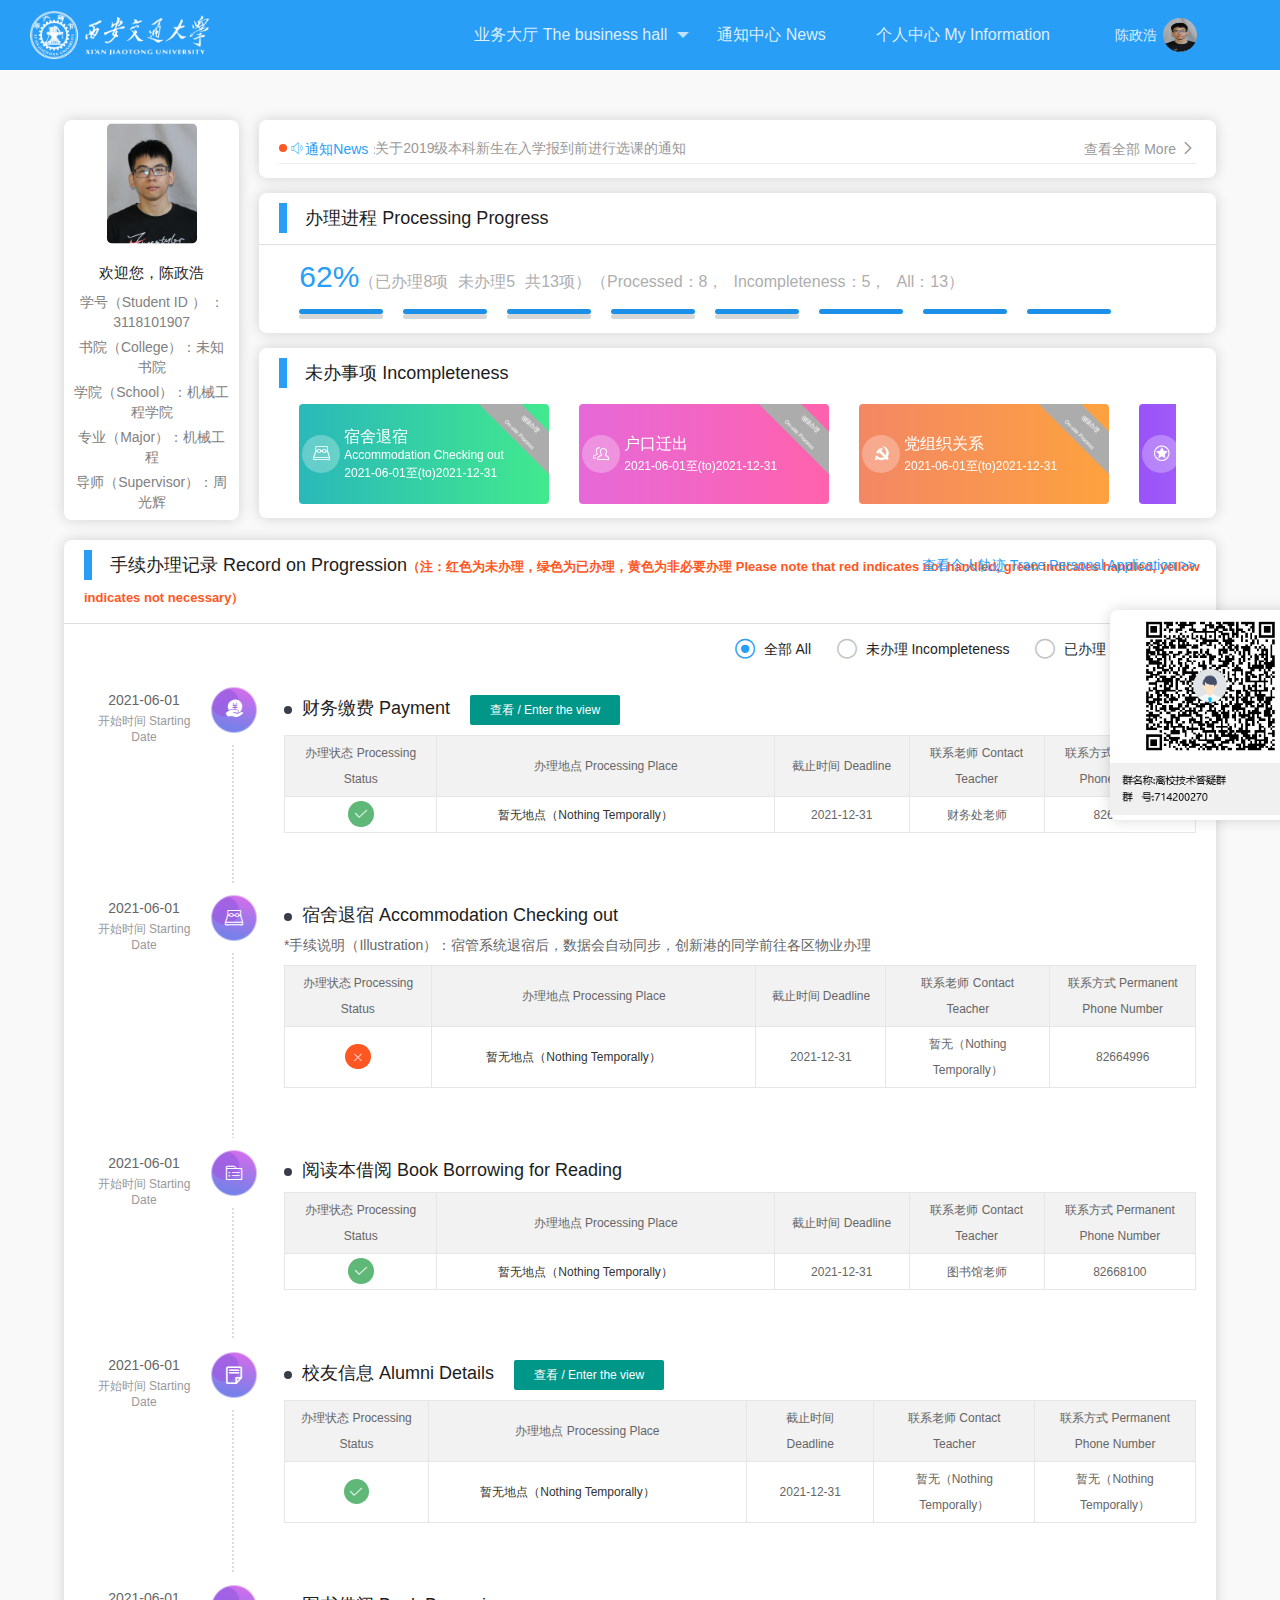
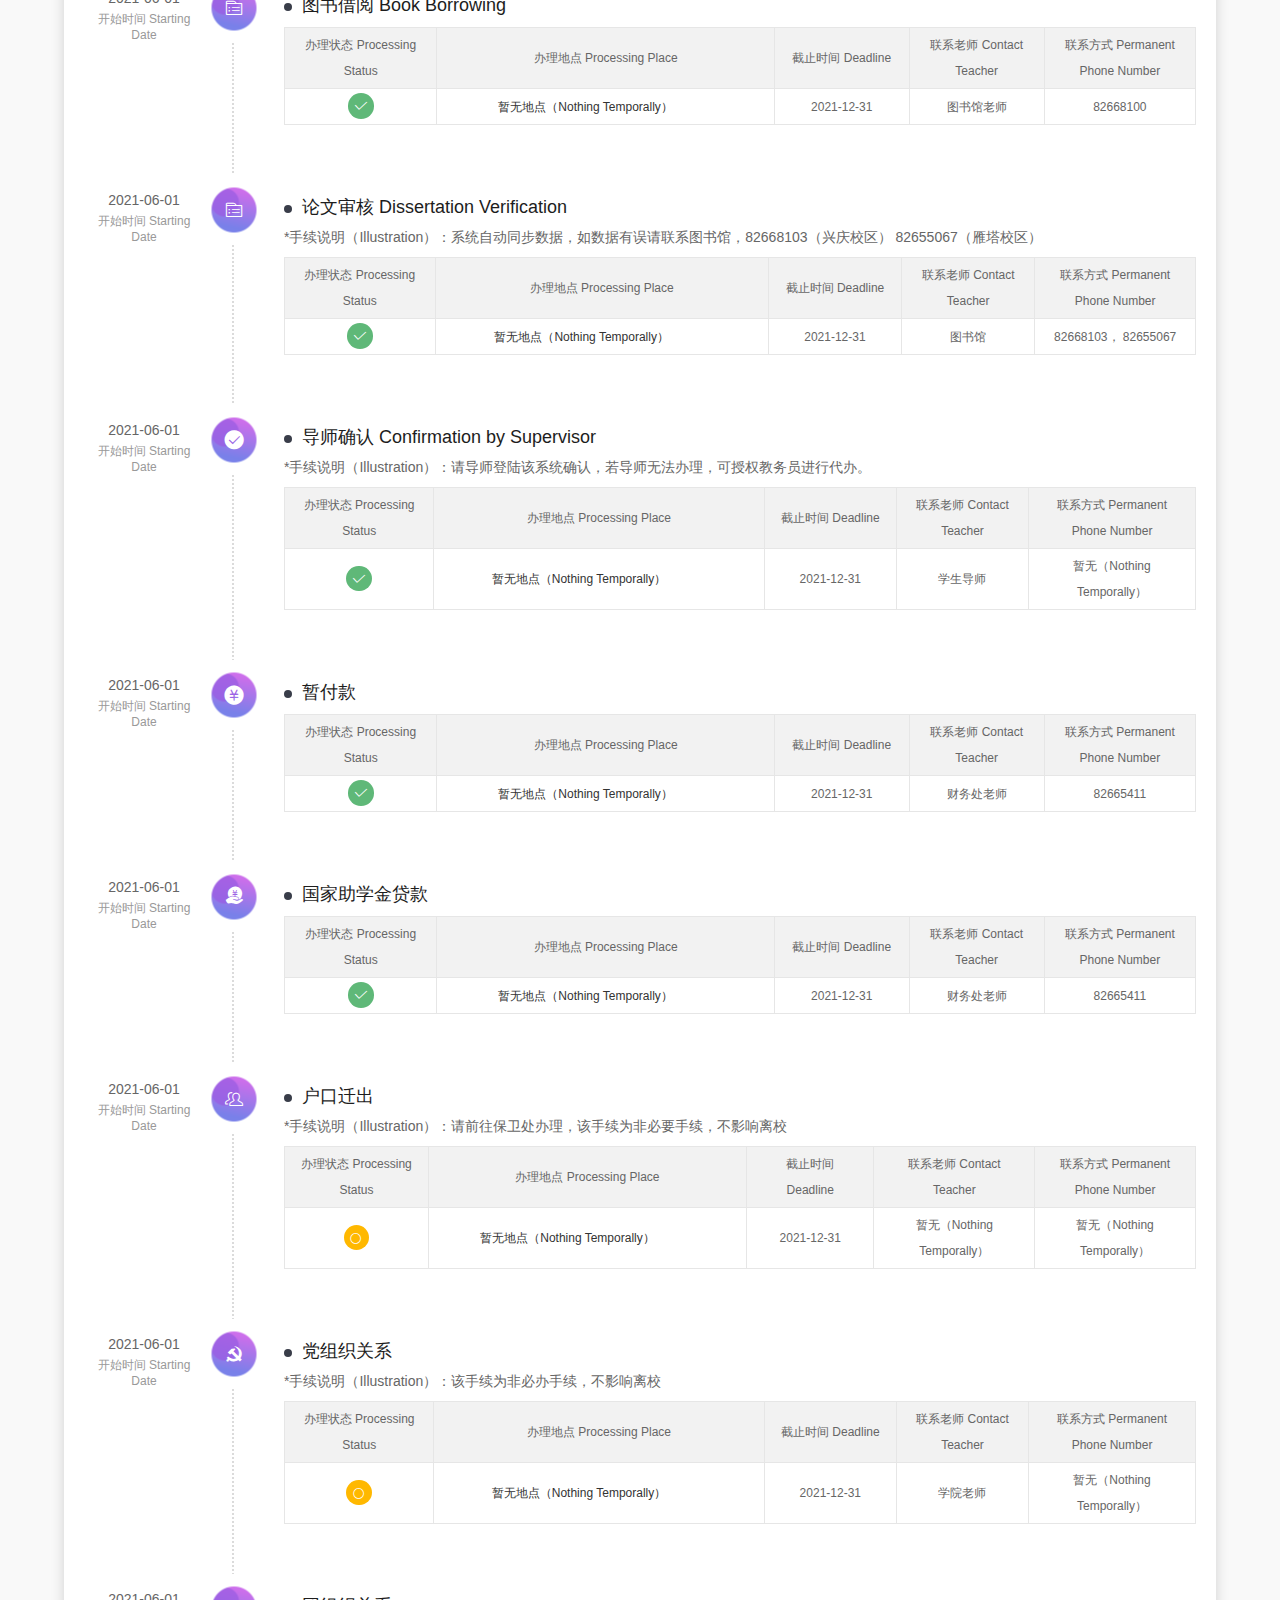
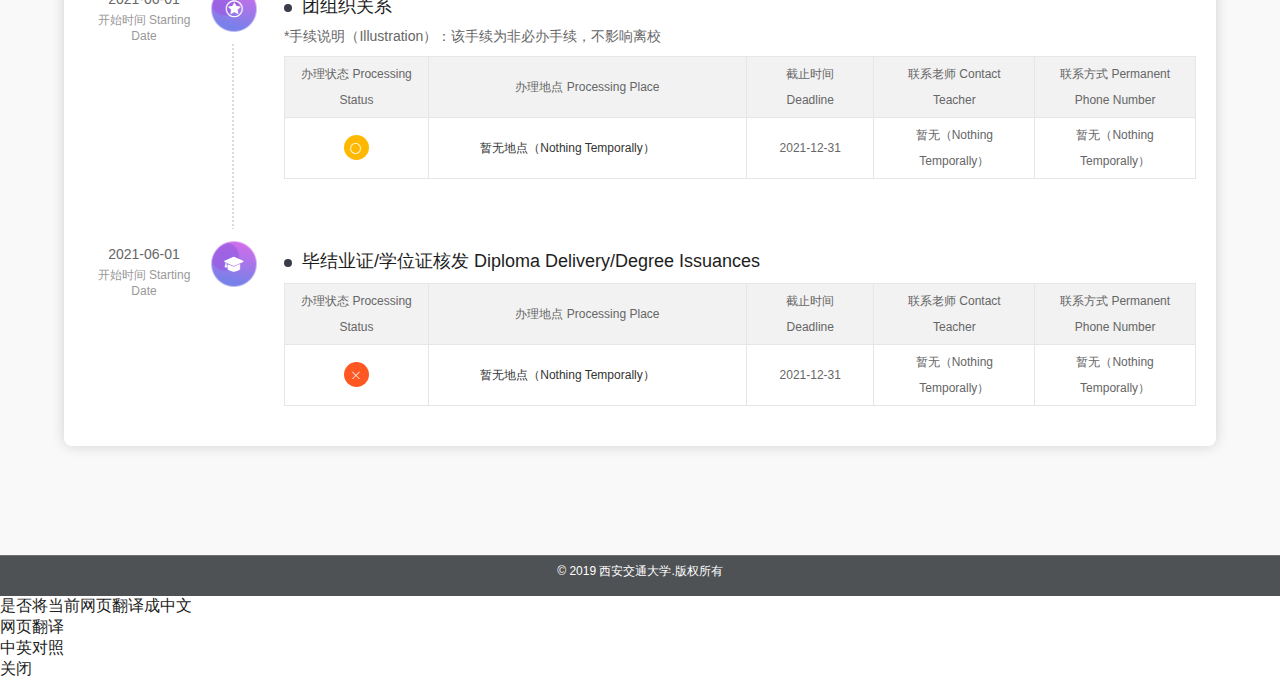
==== commit 1b4f04fc: "Add files via upload" ====
--- a/index.htm
+++ b/index.htm
@@ -195,16 +195,17 @@
                         </div>
                         <div class="panel-body" id="cardInfo">
                             <div class="swiper-container swiper-container-initialized swiper-container-horizontal swiper-container-free-mode">
+
                                 <div id="swiperWrapper" class="swiper-wrapper process-crad-content"
                                      style="transform: translate3d(0px, 0px, 0px);">
                                     <div class="swiper-slide bg-green-linear process-crad swiper-slide-active"
                                          style="margin-right: 30px;">
                                         <div class="crad-content"><span class="iconbox"><i
-                                                class="icon-success"></i></span>
+                                                class="icon-dormroom"></i></span>
                                             <div class="card-right">
-                                                <div class="item-right-inner"><h4>导师确认</h4><h6
+                                                <div class="item-right-inner"><h4>宿舍退宿</h4><h6
                                                         style="white-space:nowrap;text-overflow: ellipsis; overflow: hidden;">
-                                                    Confirmation by Supervisor</h6>
+                                                    Accommodation Checking out</h6>
                                                     <p>2021-06-01至(to)2021-12-31</p></div>
                                                 <span class="disabled-tip"><span class="tip-zh">现场办理</span><span
                                                         class="tip-en">On-site Process</span></span></div>
